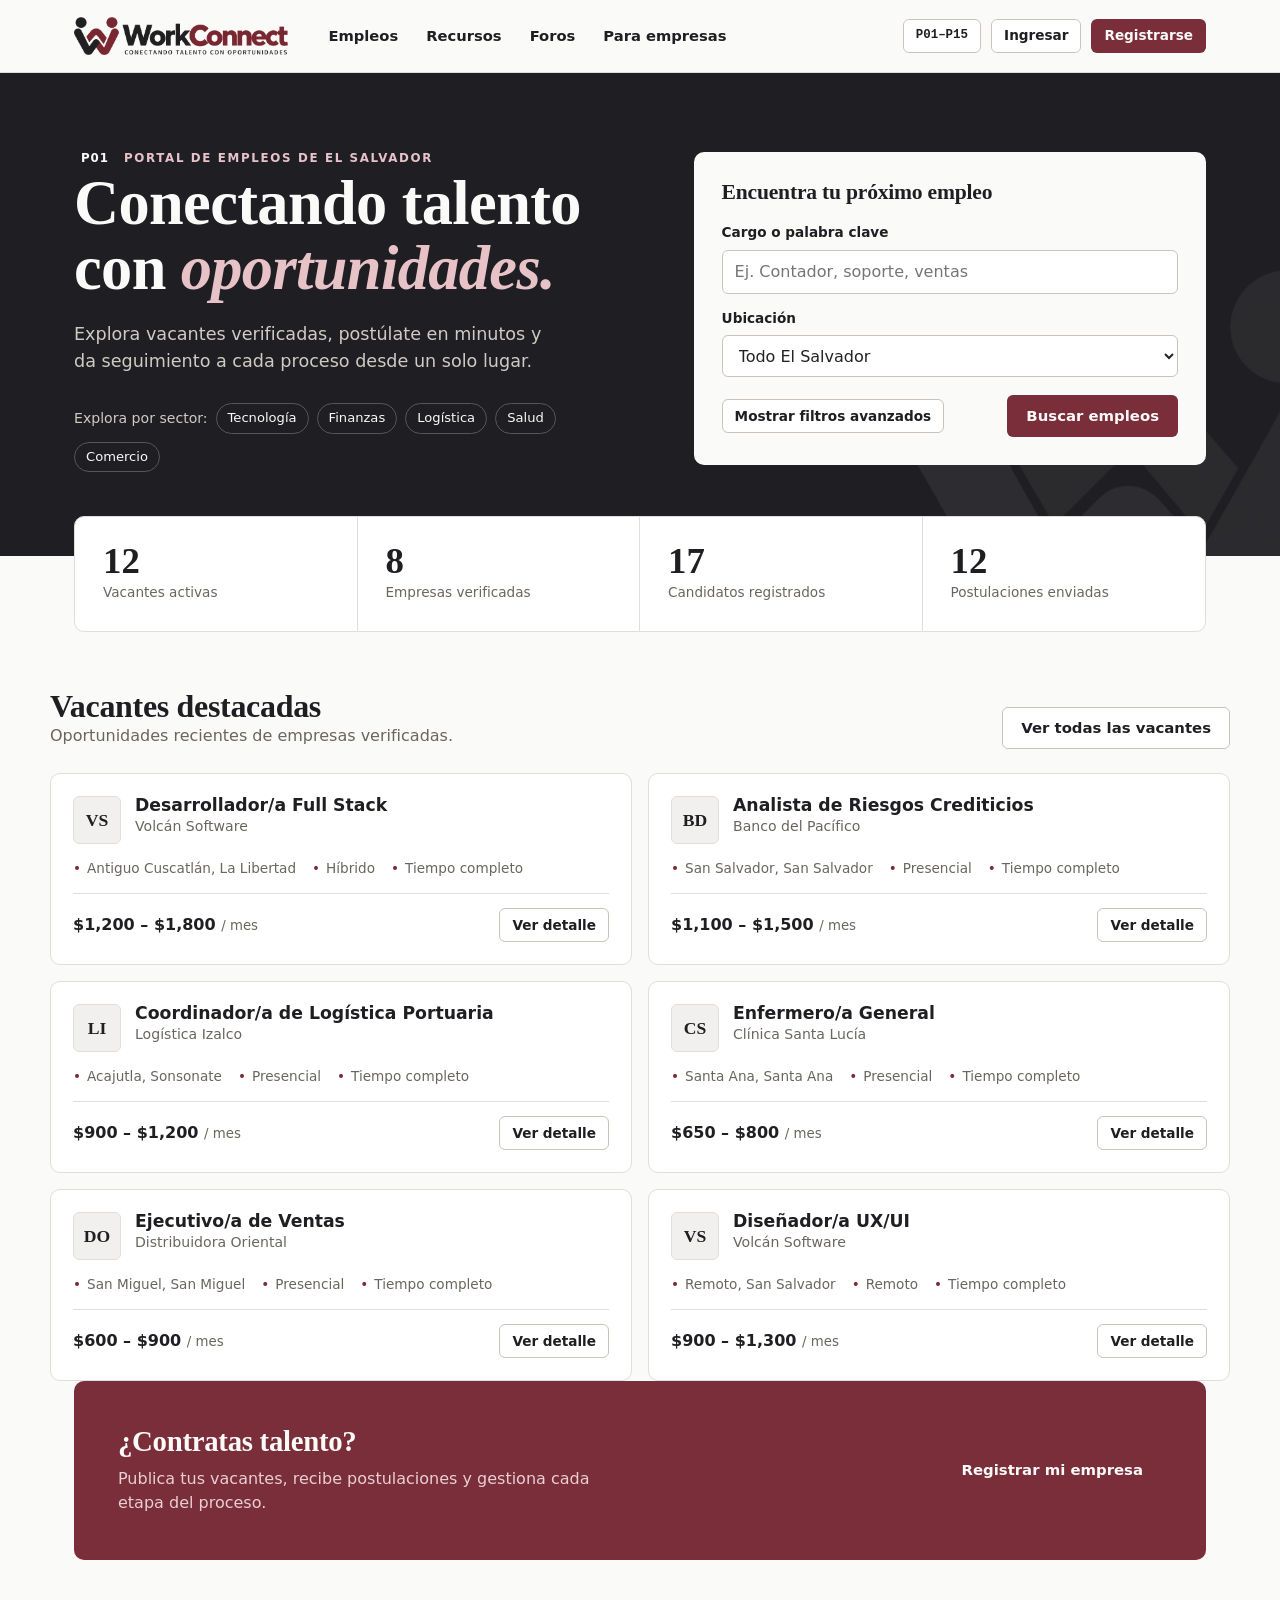
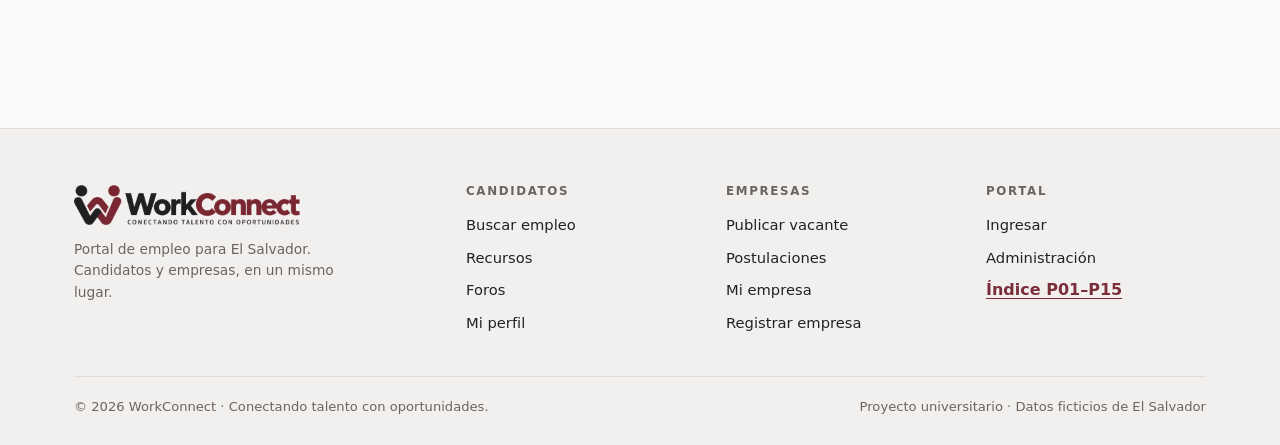
==== index.html @ 4d04a8d9 "Primer prototipo WorkConnect - 15 pantallas" ====
<!DOCTYPE html>
<html lang="es">
<head>
<meta charset="utf-8">
<meta name="viewport" content="width=device-width, initial-scale=1">
<title>Inicio · WorkConnect</title>
<meta name="description" content="WorkConnect: conectando talento con oportunidades en El Salvador.">
<link rel="icon" type="image/png" href="assets/icono.png">
<link rel="stylesheet" href="css/styles.css">
</head>
<body data-page="p01">
<a class="skip-link" href="#main">Saltar al contenido</a>
<header id="site-header"></header>
<main id="main">
<section class="hero">
  <div class="wrap hero-grid">
    <div>
      <span class="eyebrow"><span class="p">P01</span>Portal de empleos de El Salvador</span>
      <h1>Conectando talento con <em>oportunidades.</em></h1>
      <p class="lead">Explora vacantes verificadas, postúlate en minutos y da seguimiento a cada proceso desde un solo lugar.</p>
      <div class="hero-links"><span>Explora por sector:</span><span id="sector-links" style="display:contents"></span></div>
    </div>
    <form id="search-form" class="search-card" novalidate>
      <h2>Encuentra tu próximo empleo</h2>
      <div class="form-grid">
        <div class="field full"><label for="f-q">Cargo o palabra clave</label><input id="f-q" name="q" type="search" placeholder="Ej. Contador, soporte, ventas"></div>
        <div class="field full"><label for="f-loc">Ubicación</label><select id="f-loc" name="loc"></select></div>
      </div>
      <div id="adv-panel" class="adv-panel hidden">
        <div class="field"><label for="f-sal">Salario</label><select id="f-sal" name="sal"></select></div>
        <div class="field"><label for="f-exp">Experiencia</label><select id="f-exp" name="exp"></select></div>
        <div class="field"><label for="f-con">Contrato</label><select id="f-con" name="con"></select></div>
      </div>
      <div class="flex" style="margin-top:18px;justify-content:space-between">
        <button id="adv-toggle" class="btn btn-ghost btn-sm" type="button" aria-expanded="false" aria-controls="adv-panel">Mostrar filtros avanzados</button>
        <button class="btn btn-primary" type="submit">Buscar empleos</button>
      </div>
    </form>
  </div>
</section>
<section class="wrap"><div id="metrics" class="metrics"></div></section>
<section class="section wrap">
  <div class="section-head"><div><h2>Vacantes destacadas</h2><p class="muted">Oportunidades recientes de empresas verificadas.</p></div><a class="btn btn-ghost" href="resultados.html">Ver todas las vacantes</a></div>
  <div id="featured-jobs" class="jobs-grid"></div>
</section>
<section class="wrap" style="padding-bottom:72px">
  <div class="cta-band">
    <div><h2>¿Contratas talento?</h2><p>Publica tus vacantes, recibe postulaciones y gestiona cada etapa del proceso.</p></div>
    <a class="btn btn-primary" href="login.html?tab=registro&amp;rol=empresa">Registrar mi empresa</a>
  </div>
</section>
</main>
<footer id="site-footer"></footer>
<script src="js/data.js"></script>
<script src="js/main.js"></script>
<script src="js/portal.js"></script>
<script src="js/cuentas.js"></script>
<script src="js/admin.js"></script>
</body>
</html>
---- css/styles.css ----
/* WorkConnect — hoja de estilos única
   Secciones: 1 Variables · 2 Base · 3 Componentes · 4 Cabecera/Pie · 5 Páginas · 6 Administración · 7 Responsivo */

/* 1. VARIABLES */
:root {
  --carbon: #1f1f23;
  --wine: #7a2e3a;
  --wine-dark: #62232d;
  --wine-tint: #f1e4e6;
  --bone: #fafaf8;
  --warm: #f2f0ee;
  --sand: #e1ddd8;
  --sand-dark: #c9c3bb;
  --text: #222222;
  --muted: #6a655e;
  --white: #ffffff;
  --serif: "Iowan Old Style", "Palatino Linotype", Palatino, "Book Antiqua", Georgia, serif;
  --sans: "Segoe UI", system-ui, -apple-system, "Helvetica Neue", Arial, sans-serif;
  --radius: 6px;
  --radius-lg: 10px;
  --wrap: 1180px;
}

/* 2. BASE */
*, *::before, *::after { box-sizing: border-box; }
html { scroll-behavior: smooth; }
body {
  margin: 0;
  background: var(--bone);
  color: var(--text);
  font: 400 1rem/1.55 var(--sans);
  -webkit-font-smoothing: antialiased;
}
img { max-width: 100%; display: block; }
a { color: inherit; }
h1, h2, h3, h4 { margin: 0; line-height: 1.15; color: var(--carbon); }
h1, h2 { font-family: var(--serif); font-weight: 600; letter-spacing: -0.01em; }
h3, h4 { font-weight: 650; }
p { margin: 0; }
ul { margin: 0; padding: 0; list-style: none; }
button { font: inherit; cursor: pointer; }
::selection { background: var(--wine); color: var(--bone); }
:focus-visible { outline: 2px solid var(--wine); outline-offset: 2px; }
.wrap { width: 100%; max-width: var(--wrap); margin: 0 auto; padding: 0 24px; }
.skip { position: absolute; left: -999px; top: 8px; background: var(--carbon); color: var(--bone); padding: 8px 14px; border-radius: var(--radius); z-index: 200; }
.skip:focus { left: 8px; }
.hidden { display: none !important; }
.muted { color: var(--muted); }
.small { font-size: 0.86rem; }
.stack > * + * { margin-top: 16px; }
.flex { display: flex; gap: 12px; align-items: center; flex-wrap: wrap; }
.between { justify-content: space-between; }
.grid-2 { display: grid; grid-template-columns: repeat(2, 1fr); gap: 20px; }
.grid-3 { display: grid; grid-template-columns: repeat(3, 1fr); gap: 20px; }
.grid-4 { display: grid; grid-template-columns: repeat(4, 1fr); gap: 20px; }
.sr-only { position: absolute; width: 1px; height: 1px; overflow: hidden; clip: rect(0 0 0 0); white-space: nowrap; }

/* 3. COMPONENTES */
.btn {
  display: inline-flex; align-items: center; justify-content: center; gap: 8px;
  min-height: 42px; padding: 0 18px; border-radius: var(--radius);
  border: 1px solid transparent; font-weight: 600; font-size: 0.93rem;
  text-decoration: none; background: transparent; color: var(--carbon);
  transition: background 0.15s, border-color 0.15s, color 0.15s;
}
.btn-primary { background: var(--wine); color: var(--bone); }
.btn-primary:hover { background: var(--wine-dark); }
.btn-dark { background: var(--carbon); color: var(--bone); }
.btn-dark:hover { background: #38383f; }
.btn-ghost { border-color: var(--sand-dark); background: var(--white); }
.btn-ghost:hover { border-color: var(--carbon); }
.btn-danger { border-color: var(--wine); color: var(--wine); background: var(--white); }
.btn-danger:hover { background: var(--wine-tint); }
.btn-sm { min-height: 34px; padding: 0 12px; font-size: 0.85rem; }
.btn-block { width: 100%; }
.btn[disabled] { opacity: 0.5; cursor: not-allowed; }
.link { color: var(--wine); font-weight: 600; text-decoration: underline; text-underline-offset: 3px; background: none; border: 0; padding: 0; }

.eyebrow { font: 600 0.74rem/1 var(--sans); letter-spacing: 0.14em; text-transform: uppercase; color: var(--wine); }
.eyebrow .p { display: inline-block; background: var(--carbon); color: var(--bone); padding: 4px 7px; border-radius: 3px; margin-right: 8px; letter-spacing: 0.08em; }

.card { background: var(--white); border: 1px solid var(--sand); border-radius: var(--radius-lg); padding: 24px; }
.card.flat { background: var(--warm); border-color: transparent; }
.card h3 { font-size: 1.05rem; margin-bottom: 14px; }
.card-head { display: flex; justify-content: space-between; align-items: center; gap: 12px; margin-bottom: 16px; flex-wrap: wrap; }
.card-head h3 { margin: 0; }

.field { display: flex; flex-direction: column; gap: 6px; }
.field > label, .field > .lbl { font-size: 0.85rem; font-weight: 600; color: var(--carbon); }
.field .req { color: var(--wine); }
input[type="text"], input[type="email"], input[type="password"], input[type="number"], input[type="tel"], input[type="url"], input[type="date"], input[type="search"], select, textarea {
  width: 100%; min-height: 42px; padding: 9px 12px; border: 1px solid var(--sand-dark);
  border-radius: var(--radius); background: var(--white); font: inherit; color: var(--text);
}
textarea { min-height: 110px; resize: vertical; line-height: 1.5; }
input:focus, select:focus, textarea:focus { outline: 2px solid var(--wine); outline-offset: 0; border-color: var(--wine); }
.field.error input, .field.error select, .field.error textarea { border-color: var(--wine); background: #fdf7f8; }
.err-msg { color: var(--wine); font-size: 0.8rem; font-weight: 600; min-height: 0; }
.err-msg:empty { display: none; }
.hint { font-size: 0.8rem; color: var(--muted); }
.form-grid { display: grid; grid-template-columns: repeat(2, 1fr); gap: 16px; }
.form-grid .full { grid-column: 1 / -1; }
.check { display: flex; gap: 10px; align-items: flex-start; font-size: 0.9rem; cursor: pointer; }
.check input { margin-top: 3px; accent-color: var(--wine); width: 16px; height: 16px; flex: none; }
.check-grid { display: grid; grid-template-columns: repeat(2, 1fr); gap: 10px 16px; }
.form-alert { padding: 12px 14px; border-radius: var(--radius); border: 1px solid var(--wine); background: var(--wine-tint); color: var(--wine-dark); font-size: 0.9rem; font-weight: 600; }
.form-alert:empty { display: none; }

.chip { display: inline-flex; align-items: center; gap: 6px; padding: 4px 10px; border-radius: 999px; background: var(--warm); border: 1px solid var(--sand); font-size: 0.8rem; color: var(--carbon); }
.chip button { border: 0; background: none; padding: 0 0 0 2px; color: var(--muted); font-size: 1rem; line-height: 1; }
.chip button:hover { color: var(--wine); }
.chips { display: flex; flex-wrap: wrap; gap: 8px; }
.chip-link { text-decoration: none; background: var(--white); }
.chip-link:hover { border-color: var(--wine); color: var(--wine); }

.badge { display: inline-flex; align-items: center; gap: 5px; padding: 3px 9px; border-radius: 4px; font-size: 0.74rem; font-weight: 700; letter-spacing: 0.02em; white-space: nowrap; }
.b-ok { background: var(--carbon); color: var(--bone); }
.b-wait { background: var(--sand); color: var(--carbon); }
.b-bad { background: var(--wine-tint); color: var(--wine-dark); border: 1px solid #dcc0c4; }
.b-off { background: var(--warm); color: var(--muted); border: 1px dashed var(--sand-dark); }
.b-info { background: var(--white); color: var(--wine); border: 1px solid var(--wine); }

.tabs { display: flex; gap: 4px; border-bottom: 1px solid var(--sand); overflow-x: auto; overflow-y: hidden; scrollbar-width: none; margin-bottom: 20px; }
.tab { border: 0; background: none; padding: 12px 16px; font-weight: 600; color: var(--muted); border-bottom: 2px solid transparent; white-space: nowrap; margin-bottom: -1px; }
.tab:hover { color: var(--carbon); }
.tab[aria-selected="true"] { color: var(--carbon); border-bottom-color: var(--wine); }
.tab .n { margin-left: 6px; font-size: 0.75rem; background: var(--warm); border-radius: 999px; padding: 1px 7px; }

.table-wrap { overflow-x: auto; border: 1px solid var(--sand); border-radius: var(--radius-lg); background: var(--white); }
table { width: 100%; border-collapse: collapse; font-size: 0.9rem; }
th { text-align: left; font-size: 0.72rem; letter-spacing: 0.1em; text-transform: uppercase; color: var(--muted); padding: 12px 16px; background: var(--warm); border-bottom: 1px solid var(--sand); white-space: nowrap; }
td { padding: 14px 16px; border-bottom: 1px solid var(--sand); vertical-align: middle; }
tr:last-child td { border-bottom: 0; }
tbody tr:hover { background: #fcfbfa; }
td .actions { display: flex; gap: 6px; flex-wrap: wrap; }
.cell-main { font-weight: 650; color: var(--carbon); }
.cell-sub { font-size: 0.8rem; color: var(--muted); }

.empty { text-align: center; padding: 48px 24px; color: var(--muted); border: 1px dashed var(--sand-dark); border-radius: var(--radius-lg); background: var(--white); }
.empty strong { display: block; color: var(--carbon); font-size: 1.05rem; margin-bottom: 6px; }

.avatar { width: 44px; height: 44px; border-radius: 50%; background: var(--carbon); color: var(--bone); display: grid; place-items: center; font-weight: 700; font-size: 0.95rem; flex: none; letter-spacing: 0.02em; }
.avatar.wine { background: var(--wine); }
.avatar.lg { width: 76px; height: 76px; font-size: 1.5rem; }
.mono { width: 48px; height: 48px; border-radius: var(--radius); background: var(--warm); border: 1px solid var(--sand); color: var(--carbon); display: grid; place-items: center; font-family: var(--serif); font-weight: 700; font-size: 1.1rem; flex: none; overflow: hidden; }
.mono img { width: 100%; height: 100%; object-fit: cover; }
.mono.lg { width: 84px; height: 84px; font-size: 1.8rem; }

.stars { color: var(--wine); letter-spacing: 2px; font-size: 0.95rem; white-space: nowrap; }
.stars .off { color: var(--sand-dark); }

.progress { height: 8px; background: var(--sand); border-radius: 99px; overflow: hidden; }
.progress > span { display: block; height: 100%; background: var(--wine); border-radius: 99px; transition: width 0.3s; }

/* Modal y avisos */
.overlay { position: fixed; inset: 0; background: rgba(31, 31, 35, 0.58); display: flex; align-items: flex-start; justify-content: center; padding: 6vh 16px 16px; overflow-y: auto; z-index: 100; }
.dialog { background: var(--bone); border-radius: var(--radius-lg); width: 100%; max-width: 560px; box-shadow: 0 18px 50px rgba(0, 0, 0, 0.25); }
.dialog.lg { max-width: 780px; }
.dialog-head { display: flex; justify-content: space-between; align-items: center; gap: 12px; padding: 18px 24px; border-bottom: 1px solid var(--sand); }
.dialog-head h2 { font-size: 1.3rem; }
.dialog-close { border: 0; background: none; font-size: 1.6rem; line-height: 1; color: var(--muted); padding: 0 4px; }
.dialog-close:hover { color: var(--wine); }
.dialog-body { padding: 24px; }
.dialog-foot { display: flex; justify-content: flex-end; gap: 10px; padding: 16px 24px; border-top: 1px solid var(--sand); background: var(--warm); border-radius: 0 0 var(--radius-lg) var(--radius-lg); flex-wrap: wrap; }
.toasts { position: fixed; top: 84px; right: 16px; display: flex; flex-direction: column; gap: 10px; z-index: 150; max-width: min(380px, calc(100vw - 32px)); }
.toast { background: var(--carbon); color: var(--bone); padding: 13px 16px; border-radius: var(--radius); border-left: 4px solid var(--sand); font-size: 0.9rem; box-shadow: 0 8px 24px rgba(0, 0, 0, 0.2); animation: toast-in 0.2s ease-out; }
.toast.ok { border-left-color: var(--bone); }
.toast.err { border-left-color: var(--wine); background: #3a1a20; }
@keyframes toast-in { from { opacity: 0; transform: translateY(-6px); } }

dl.kv { display: grid; grid-template-columns: 130px 1fr; gap: 10px 16px; margin: 0; font-size: 0.92rem; }
dl.kv dt { color: var(--muted); }
dl.kv dd { margin: 0; color: var(--carbon); font-weight: 500; }

/* 4. CABECERA Y PIE */
.site-header { position: sticky; top: 0; z-index: 60; background: rgba(250, 250, 248, 0.97); border-bottom: 1px solid var(--sand); }
.bar { display: flex; align-items: center; gap: 28px; min-height: 72px; }
.brand img { height: 38px; width: auto; }
.main-nav { display: flex; gap: 4px; flex: 1; }
.main-nav a { text-decoration: none; padding: 8px 12px; border-radius: var(--radius); font-weight: 600; font-size: 0.92rem; color: var(--carbon); }
.main-nav a:hover { background: var(--warm); }
.main-nav a[aria-current="page"] { color: var(--wine); box-shadow: inset 0 -2px 0 var(--wine); border-radius: 0; }
.bar-actions { display: flex; align-items: center; gap: 10px; position: relative; }
.menu-toggle { display: none; border: 1px solid var(--sand-dark); background: var(--white); border-radius: var(--radius); width: 42px; height: 42px; font-size: 1.2rem; }
.proto-btn { font-family: ui-monospace, "SFMono-Regular", Menlo, Consolas, monospace; font-size: 0.78rem; }
.user-btn { display: flex; align-items: center; gap: 10px; border: 1px solid var(--sand-dark); background: var(--white); border-radius: 999px; padding: 4px 14px 4px 4px; font-weight: 600; font-size: 0.88rem; }
.user-btn .avatar { width: 32px; height: 32px; font-size: 0.78rem; }
.user-menu { position: absolute; right: 0; top: calc(100% + 8px); width: 250px; background: var(--white); border: 1px solid var(--sand); border-radius: var(--radius-lg); box-shadow: 0 12px 32px rgba(0, 0, 0, 0.12); padding: 8px; z-index: 70; }
.user-menu .who { padding: 10px 12px; border-bottom: 1px solid var(--sand); margin-bottom: 6px; }
.user-menu .who strong { display: block; color: var(--carbon); }
.user-menu a, .user-menu button { display: block; width: 100%; text-align: left; padding: 9px 12px; border-radius: var(--radius); border: 0; background: none; text-decoration: none; font-size: 0.9rem; }
.user-menu a:hover, .user-menu button:hover { background: var(--warm); }

.site-footer { margin-top: 96px; background: var(--warm); border-top: 1px solid var(--sand); padding: 56px 0 28px; }
.foot-grid { display: grid; grid-template-columns: 1.6fr 1fr 1fr 1fr; gap: 40px; }
.foot-grid img { height: 40px; width: auto; margin-bottom: 14px; }
.foot-grid h4 { font-size: 0.74rem; letter-spacing: 0.14em; text-transform: uppercase; color: var(--muted); margin-bottom: 14px; }
.foot-grid li + li { margin-top: 8px; }
.foot-grid a { text-decoration: none; font-size: 0.92rem; }
.foot-grid a:hover { color: var(--wine); text-decoration: underline; }
.foot-bottom { margin-top: 40px; padding-top: 20px; border-top: 1px solid var(--sand); display: flex; justify-content: space-between; gap: 12px; flex-wrap: wrap; font-size: 0.82rem; color: var(--muted); }

.proto-index { display: grid; grid-template-columns: repeat(3, 1fr); gap: 24px; }
.proto-index h3 { font-size: 0.74rem; letter-spacing: 0.14em; text-transform: uppercase; color: var(--wine); margin-bottom: 10px; }
.proto-index a { display: flex; gap: 10px; align-items: baseline; padding: 7px 8px; border-radius: var(--radius); text-decoration: none; font-size: 0.92rem; }
.proto-index a:hover { background: var(--warm); }
.proto-index a[aria-current="page"] { background: var(--wine-tint); }
.proto-index a b { font-family: ui-monospace, Menlo, Consolas, monospace; font-size: 0.76rem; color: var(--wine); min-width: 30px; }

/* 5. PÁGINAS PÚBLICAS */
.page-head { padding: 48px 0 28px; }
.page-head h1 { font-size: clamp(2rem, 4vw, 2.9rem); margin: 14px 0 10px; }
.page-head p { color: var(--muted); max-width: 640px; font-size: 1.05rem; }
.section { padding: 56px 0 0; }
.section-head { display: flex; justify-content: space-between; align-items: end; gap: 16px; margin-bottom: 24px; flex-wrap: wrap; }
.section-head h2 { font-size: clamp(1.5rem, 3vw, 2rem); }

.hero { background: var(--carbon); color: var(--bone); padding: 72px 0 84px; position: relative; overflow: hidden; }
.hero::after { content: ""; position: absolute; right: -80px; bottom: -120px; width: 460px; height: 460px; background: url("../assets/icono.png") center / contain no-repeat; opacity: 0.07; filter: grayscale(1) invert(1); pointer-events: none; }
.hero-grid { display: grid; grid-template-columns: 1.1fr 1fr; gap: 56px; align-items: center; position: relative; z-index: 1; }
.hero h1 { color: var(--bone); font-size: clamp(2.4rem, 5vw, 3.9rem); line-height: 1.05; }
.hero h1 em { font-style: italic; color: #e7c3c8; }
.hero .lead { color: #cfcac3; font-size: 1.1rem; margin-top: 20px; max-width: 480px; }
.hero .eyebrow { color: #e7c3c8; }
.hero-links { margin-top: 28px; display: flex; gap: 8px; flex-wrap: wrap; align-items: center; color: #cfcac3; font-size: 0.88rem; }
.hero-links a { border: 1px solid #55555c; padding: 4px 11px; border-radius: 999px; text-decoration: none; color: var(--bone); font-size: 0.82rem; }
.hero-links a:hover { border-color: var(--bone); }
.search-card { background: var(--bone); color: var(--text); border-radius: var(--radius-lg); padding: 28px; }
.search-card h2 { font-size: 1.35rem; margin-bottom: 18px; }
.search-card .form-grid { gap: 14px; }
.adv-toggle { margin-top: 14px; }
.adv-panel { margin-top: 14px; padding-top: 16px; border-top: 1px solid var(--sand); display: grid; grid-template-columns: repeat(3, 1fr); gap: 12px; }

.metrics { display: grid; grid-template-columns: repeat(4, 1fr); border: 1px solid var(--sand); border-radius: var(--radius-lg); background: var(--white); margin-top: -40px; position: relative; z-index: 2; }
.metric { padding: 26px 28px; border-right: 1px solid var(--sand); }
.metric:last-child { border-right: 0; }
.metric b { display: block; font-family: var(--serif); font-size: 2.3rem; color: var(--carbon); line-height: 1; }
.metric span { font-size: 0.85rem; color: var(--muted); }

.jobs-grid { display: grid; grid-template-columns: repeat(2, 1fr); gap: 16px; }
.job-card { background: var(--white); border: 1px solid var(--sand); border-radius: var(--radius-lg); padding: 22px; display: flex; flex-direction: column; gap: 14px; transition: border-color 0.15s; }
.job-card:hover { border-color: var(--carbon); }
.job-top { display: flex; gap: 14px; align-items: flex-start; }
.job-top h3 { font-size: 1.08rem; }
.job-top h3 a { text-decoration: none; }
.job-top h3 a:hover { color: var(--wine); }
.job-company { font-size: 0.88rem; color: var(--muted); }
.job-meta { display: flex; flex-wrap: wrap; gap: 6px 16px; font-size: 0.85rem; color: var(--muted); }
.job-meta span::before { content: "•"; color: var(--wine); margin-right: 6px; }
.job-foot { display: flex; justify-content: space-between; align-items: center; gap: 12px; margin-top: auto; padding-top: 14px; border-top: 1px solid var(--sand); flex-wrap: wrap; }
.salary { font-weight: 700; color: var(--carbon); }
.salary small { font-weight: 400; color: var(--muted); }
.job-list { display: flex; flex-direction: column; gap: 14px; }
.job-list .job-card { flex-direction: row; align-items: stretch; gap: 22px; }
.job-list .job-main { flex: 1; display: flex; flex-direction: column; gap: 12px; }
.job-list .job-side { display: flex; flex-direction: column; align-items: flex-end; justify-content: space-between; gap: 12px; min-width: 170px; text-align: right; }

.cta-band { background: var(--wine); color: var(--bone); border-radius: var(--radius-lg); padding: 44px; display: flex; justify-content: space-between; align-items: center; gap: 24px; flex-wrap: wrap; }
.cta-band h2 { color: var(--bone); font-size: 1.8rem; max-width: 520px; }
.cta-band p { color: #e9cfd3; margin-top: 8px; max-width: 520px; }
.cta-band .btn-ghost { background: var(--bone); border-color: var(--bone); }

.results-layout { display: grid; grid-template-columns: 280px 1fr; gap: 32px; align-items: start; }
.filters { position: sticky; top: 92px; display: flex; flex-direction: column; gap: 16px; }
.results-bar { display: flex; justify-content: space-between; align-items: center; gap: 12px; margin-bottom: 16px; flex-wrap: wrap; }
.results-bar select { width: auto; }
.active-filters { margin-bottom: 16px; }

.detail-layout { display: grid; grid-template-columns: 1fr 340px; gap: 32px; align-items: start; }
.detail-head { display: flex; gap: 20px; align-items: flex-start; }
.detail-head h1 { font-size: clamp(1.8rem, 3.5vw, 2.5rem); }
.detail-block { margin-top: 32px; }
.detail-block h2 { font-size: 1.35rem; margin-bottom: 12px; }
.bullets li { position: relative; padding-left: 20px; margin-bottom: 8px; }
.bullets li::before { content: ""; position: absolute; left: 0; top: 0.62em; width: 8px; height: 2px; background: var(--wine); }
.side-sticky { position: sticky; top: 92px; display: flex; flex-direction: column; gap: 16px; }
.review { padding: 18px 0; border-top: 1px solid var(--sand); }
.review:first-child { border-top: 0; }
.review-head { display: flex; justify-content: space-between; gap: 12px; flex-wrap: wrap; margin-bottom: 6px; }
.rating-big { font-family: var(--serif); font-size: 2.6rem; line-height: 1; color: var(--carbon); }

.res-grid { display: grid; grid-template-columns: repeat(3, 1fr); gap: 20px; }
.res-card { background: var(--white); border: 1px solid var(--sand); border-radius: var(--radius-lg); padding: 24px; display: flex; flex-direction: column; gap: 12px; text-align: left; transition: border-color 0.15s; }
.res-card:hover { border-color: var(--wine); }
.res-card h3 { font-size: 1.12rem; font-family: var(--serif); font-weight: 600; }
.res-card p { color: var(--muted); font-size: 0.92rem; }
.res-card .res-meta { margin-top: auto; font-size: 0.8rem; color: var(--muted); display: flex; justify-content: space-between; }
.two-col { display: grid; grid-template-columns: 1fr 1fr; gap: 24px; }
.checklist li { padding: 10px 0; border-bottom: 1px solid var(--sand); }
.checklist li:last-child { border-bottom: 0; }
.article-body p { margin-bottom: 14px; }
.article-body h4 { margin: 18px 0 6px; }

.forum-layout { display: grid; grid-template-columns: 260px 1fr; gap: 32px; align-items: start; }
.cat-list { display: flex; flex-direction: column; gap: 4px; position: sticky; top: 92px; }
.cat-btn { display: flex; justify-content: space-between; gap: 8px; padding: 11px 14px; border: 0; border-radius: var(--radius); background: none; text-align: left; font-weight: 600; font-size: 0.92rem; }
.cat-btn:hover { background: var(--warm); }
.cat-btn[aria-pressed="true"] { background: var(--carbon); color: var(--bone); }
.cat-btn .n { opacity: 0.7; font-weight: 400; }
.thread { background: var(--white); border: 1px solid var(--sand); border-radius: var(--radius-lg); padding: 20px 22px; display: flex; gap: 16px; align-items: flex-start; }
.thread + .thread { margin-top: 12px; }
.thread h3 { font-size: 1.05rem; }
.thread h3 button { border: 0; background: none; padding: 0; text-align: left; color: inherit; font: inherit; }
.thread h3 button:hover { color: var(--wine); text-decoration: underline; }
.thread-meta { font-size: 0.82rem; color: var(--muted); margin-top: 4px; }
.reply { padding: 16px 0; border-top: 1px solid var(--sand); display: flex; gap: 12px; }
.reply .avatar { width: 36px; height: 36px; font-size: 0.8rem; }

.auth-wrap { display: grid; grid-template-columns: 1fr 1fr; min-height: calc(100vh - 72px); }
.auth-side { background: var(--carbon); color: var(--bone); padding: 64px 56px; display: flex; flex-direction: column; justify-content: space-between; gap: 40px; position: relative; overflow: hidden; }
.auth-side h1 { color: var(--bone); font-size: clamp(2rem, 3.5vw, 2.8rem); }
.auth-side p { color: #cfcac3; max-width: 400px; margin-top: 14px; }
.auth-side::after { content: ""; position: absolute; right: -60px; bottom: -60px; width: 340px; height: 340px; background: url("../assets/icono.png") center / contain no-repeat; opacity: 0.07; filter: grayscale(1) invert(1); }
.demo-box { border: 1px solid #4a4a52; border-radius: var(--radius-lg); padding: 18px; position: relative; z-index: 1; }
.demo-box h3 { color: var(--bone); font-size: 0.74rem; letter-spacing: 0.14em; text-transform: uppercase; margin-bottom: 12px; }
.demo-box .btn { border-color: #55555c; color: var(--bone); background: transparent; margin: 0 8px 8px 0; }
.demo-box .btn:hover { border-color: var(--bone); }
.demo-box code { font-size: 0.8rem; color: #cfcac3; }
.auth-main { padding: 56px 24px; display: flex; justify-content: center; align-items: flex-start; }
.auth-form { width: 100%; max-width: 440px; }
.role-pick { display: grid; grid-template-columns: 1fr 1fr; gap: 12px; }
.role-opt { border: 1px solid var(--sand-dark); background: var(--white); border-radius: var(--radius-lg); padding: 14px; text-align: left; }
.role-opt strong { display: block; color: var(--carbon); }
.role-opt span { font-size: 0.82rem; color: var(--muted); }
.role-opt[aria-pressed="true"] { border-color: var(--wine); box-shadow: inset 0 0 0 1px var(--wine); background: #fdf9f9; }

.profile-head { display: flex; gap: 24px; align-items: center; flex-wrap: wrap; }
.stat-row { display: grid; grid-template-columns: repeat(4, 1fr); gap: 16px; margin: 24px 0; }
.stat { background: var(--white); border: 1px solid var(--sand); border-radius: var(--radius-lg); padding: 18px 20px; }
.stat b { display: block; font-family: var(--serif); font-size: 1.9rem; color: var(--carbon); line-height: 1.1; }
.stat span { font-size: 0.82rem; color: var(--muted); }
.profile-grid { display: grid; grid-template-columns: 1fr 1fr; gap: 20px; align-items: start; }
.item-list li { padding: 14px 0; border-top: 1px solid var(--sand); display: flex; justify-content: space-between; gap: 12px; }
.item-list li:first-child { border-top: 0; padding-top: 0; }
.item-list b { color: var(--carbon); }
.upload { border: 1.5px dashed var(--sand-dark); border-radius: var(--radius-lg); padding: 22px; text-align: center; background: var(--bone); }
.upload.has-file { border-style: solid; border-color: var(--carbon); text-align: left; display: flex; justify-content: space-between; align-items: center; gap: 12px; flex-wrap: wrap; }

.logo-drop { display: flex; gap: 18px; align-items: center; flex-wrap: wrap; }
.pipeline { display: flex; gap: 8px; flex-wrap: wrap; margin-bottom: 20px; }
.pipe-btn { border: 1px solid var(--sand-dark); background: var(--white); border-radius: var(--radius); padding: 10px 16px; text-align: left; min-width: 112px; }
.pipe-btn b { display: block; font-family: var(--serif); font-size: 1.5rem; color: var(--carbon); line-height: 1.1; }
.pipe-btn span { font-size: 0.78rem; color: var(--muted); }
.pipe-btn[aria-pressed="true"] { background: var(--carbon); border-color: var(--carbon); }
.pipe-btn[aria-pressed="true"] b, .pipe-btn[aria-pressed="true"] span { color: var(--bone); }
.filter-bar { display: grid; grid-template-columns: 1.4fr 1fr 1fr; gap: 12px; margin-bottom: 16px; }
.status-select { min-height: 34px; padding: 4px 8px; font-size: 0.85rem; width: auto; }
.skills-line { display: flex; gap: 6px; flex-wrap: wrap; }

/* 6. ADMINISTRACIÓN */
.admin-shell { display: grid; grid-template-columns: 240px 1fr; gap: 40px; padding-top: 40px; align-items: start; }
.admin-nav { position: sticky; top: 92px; display: flex; flex-direction: column; gap: 2px; }
.admin-nav h4 { font-size: 0.72rem; letter-spacing: 0.14em; text-transform: uppercase; color: var(--muted); margin: 0 0 10px; }
.admin-nav a { display: flex; gap: 10px; align-items: baseline; padding: 10px 12px; border-radius: var(--radius); text-decoration: none; font-weight: 600; font-size: 0.92rem; }
.admin-nav a b { font-family: ui-monospace, Menlo, Consolas, monospace; font-size: 0.74rem; color: var(--wine); }
.admin-nav a:hover { background: var(--warm); }
.admin-nav a[aria-current="page"] { background: var(--carbon); color: var(--bone); }
.admin-nav a[aria-current="page"] b { color: #e7c3c8; }
.admin-title { margin-bottom: 28px; }
.admin-title h1 { font-size: clamp(1.8rem, 3vw, 2.4rem); margin-top: 12px; }
.admin-title p { color: var(--muted); margin-top: 6px; }
.kpi-grid { display: grid; grid-template-columns: repeat(4, 1fr); gap: 16px; margin-bottom: 20px; }
.kpi { background: var(--white); border: 1px solid var(--sand); border-radius: var(--radius-lg); padding: 20px; }
.kpi span { font-size: 0.78rem; letter-spacing: 0.08em; text-transform: uppercase; color: var(--muted); }
.kpi b { display: block; font-family: var(--serif); font-size: 2.4rem; line-height: 1.1; margin-top: 8px; color: var(--carbon); }
.kpi small { color: var(--muted); font-size: 0.8rem; }
.charts { display: grid; grid-template-columns: 1.4fr 1fr; gap: 20px; margin-bottom: 20px; }
.col-chart { display: flex; align-items: flex-end; gap: 14px; height: 200px; padding-top: 10px; }
.col-chart .col { flex: 1; display: flex; flex-direction: column; justify-content: flex-end; align-items: center; height: 100%; gap: 6px; font-size: 0.78rem; color: var(--muted); }
.col-chart .col i { display: block; width: 100%; max-width: 54px; background: var(--sand-dark); border-radius: 3px 3px 0 0; }
.col-chart .col:last-child i { background: var(--wine); }
.col-chart .col b { color: var(--carbon); font-size: 0.82rem; }
.hbar + .hbar { margin-top: 12px; }
.hbar .top { display: flex; justify-content: space-between; font-size: 0.86rem; margin-bottom: 4px; }
.hbar .track { height: 8px; background: var(--warm); border-radius: 99px; overflow: hidden; }
.hbar .track i { display: block; height: 100%; background: var(--carbon); border-radius: 99px; }
.donut-wrap { display: flex; gap: 24px; align-items: center; flex-wrap: wrap; }
.donut { width: 140px; height: 140px; border-radius: 50%; position: relative; flex: none; }
.donut::after { content: ""; position: absolute; inset: 28px; background: var(--white); border-radius: 50%; }
.legend li { display: flex; gap: 8px; align-items: center; font-size: 0.86rem; }
.legend li + li { margin-top: 8px; }
.legend i { width: 12px; height: 12px; border-radius: 3px; flex: none; }
.queue { display: flex; flex-direction: column; }
.queue a { display: flex; justify-content: space-between; align-items: center; padding: 12px 0; border-top: 1px solid var(--sand); text-decoration: none; font-weight: 600; }
.queue a:first-child { border-top: 0; }
.queue a:hover { color: var(--wine); }
.toolbar { display: flex; gap: 12px; margin-bottom: 16px; flex-wrap: wrap; }
.toolbar > * { flex: 1; min-width: 150px; }
.toolbar .grow { flex: 2; min-width: 220px; }
.mod-item { background: var(--white); border: 1px solid var(--sand); border-radius: var(--radius-lg); padding: 20px 22px; display: flex; justify-content: space-between; gap: 20px; align-items: flex-start; }
.mod-item + .mod-item { margin-top: 12px; }
.mod-item.is-hidden { background: var(--warm); }
.mod-item.is-hidden .mod-text { color: var(--muted); text-decoration: line-through; text-decoration-color: var(--sand-dark); }
.mod-text { margin: 8px 0; }
.mod-actions { display: flex; gap: 6px; flex-wrap: wrap; justify-content: flex-end; }
.gate { max-width: 520px; margin: 80px auto 0; text-align: center; }
.gate h1 { font-size: 2rem; margin: 14px 0 10px; }
.gate .flex { justify-content: center; margin-top: 20px; }

/* 7. RESPONSIVO */
@media (max-width: 1000px) {
  .main-nav { display: none; position: absolute; left: 0; right: 0; top: 72px; background: var(--bone); border-bottom: 1px solid var(--sand); flex-direction: column; padding: 12px 24px 16px; }
  .main-nav.open { display: flex; }
  .main-nav a[aria-current="page"] { box-shadow: none; background: var(--warm); }
  .menu-toggle { display: inline-grid; place-items: center; }
  .bar { gap: 12px; justify-content: space-between; }
  .bar-actions { margin-left: auto; }
  .hero-grid, .results-layout, .detail-layout, .forum-layout, .admin-shell, .charts { grid-template-columns: 1fr; }
  .hero-grid { gap: 36px; }
  .filters, .side-sticky, .cat-list, .admin-nav { position: static; }
  .cat-list { flex-direction: row; overflow-x: auto; }
  .cat-btn { white-space: nowrap; }
  .admin-nav { flex-direction: row; overflow-x: auto; padding-bottom: 8px; border-bottom: 1px solid var(--sand); }
  .admin-nav h4 { display: none; }
  .admin-nav a { white-space: nowrap; }
  .kpi-grid, .stat-row, .grid-4, .metrics { grid-template-columns: repeat(2, 1fr); }
  .metric:nth-child(2) { border-right: 0; }
  .metric:nth-child(-n+2) { border-bottom: 1px solid var(--sand); }
  .res-grid, .grid-3 { grid-template-columns: repeat(2, 1fr); }
  .foot-grid { grid-template-columns: 1fr 1fr; }
  .auth-wrap { grid-template-columns: 1fr; }
  .auth-side { padding: 40px 24px; }
  .proto-index { grid-template-columns: 1fr; }
  .profile-grid, .two-col { grid-template-columns: 1fr; }
}
@media (max-width: 640px) {
  .wrap { padding: 0 16px; }
  .jobs-grid, .res-grid, .grid-2, .grid-3, .form-grid, .check-grid, .filter-bar, .adv-panel, .role-pick { grid-template-columns: 1fr; }
  .kpi-grid, .stat-row { grid-template-columns: 1fr 1fr; }
  .job-list .job-card { flex-direction: column; }
  .job-list .job-side { flex-direction: row; align-items: center; text-align: left; min-width: 0; }
  .cta-band { padding: 28px; }
  .foot-grid { grid-template-columns: 1fr; }
  .user-btn span.nm { display: none; }
  .user-btn { padding: 4px; }
  .bar-actions .proto-btn { display: none; }
  .hero { padding: 48px 0 64px; }
  .search-card { padding: 20px; }
  dl.kv { grid-template-columns: 1fr; gap: 2px 0; }
  dl.kv dd { margin-bottom: 10px; }
  .thread { flex-direction: column; }
  .mod-item { flex-direction: column; }
  .mod-actions { justify-content: flex-start; }
  .metric { padding: 18px; }
  .metric b { font-size: 1.8rem; }
}
@media (prefers-reduced-motion: reduce) {
  * { animation: none !important; transition: none !important; scroll-behavior: auto !important; }
}

/* Enlace para saltar al contenido */
.skip-link { position: absolute; left: 12px; top: -48px; background: var(--carbon); color: var(--bone); padding: 10px 16px; border-radius: var(--radius); z-index: 200; text-decoration: none; }
.skip-link:focus { top: 12px; }
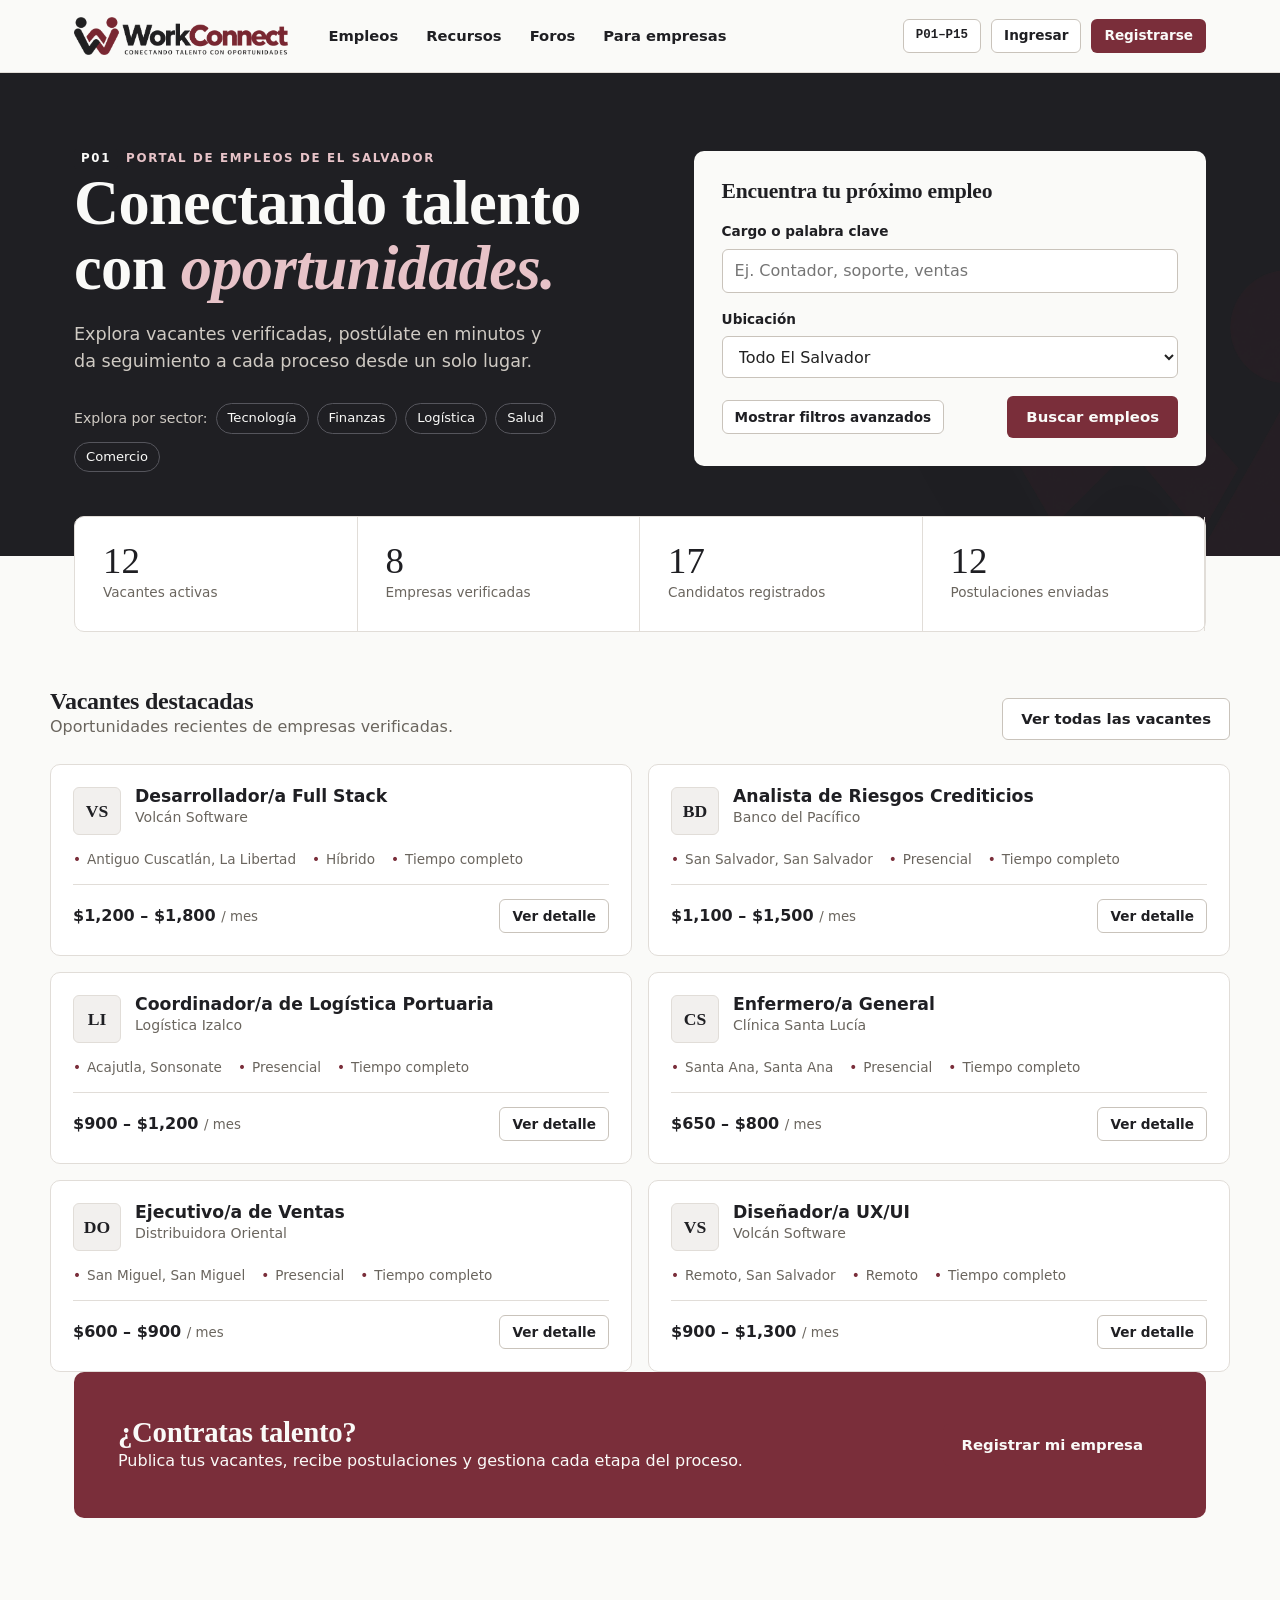
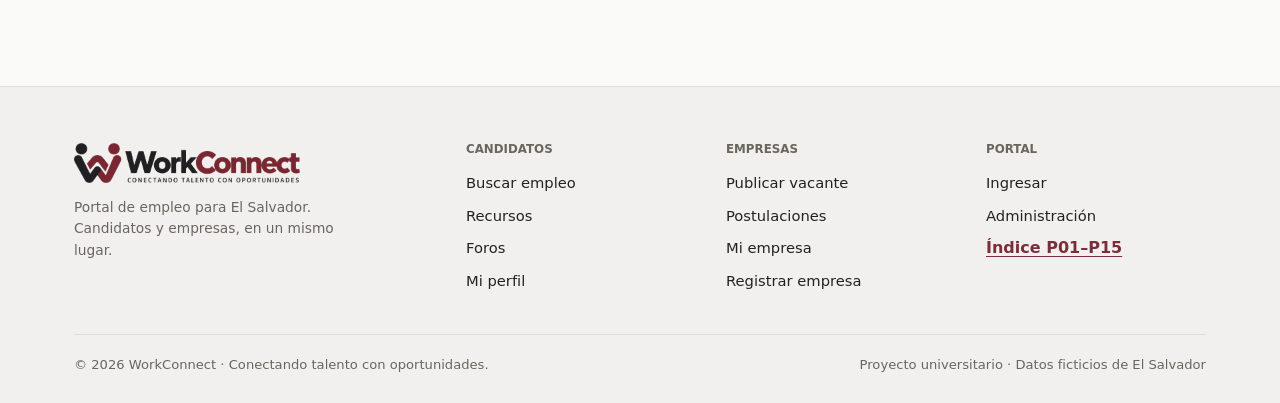
==== commit bd061f74: "detalles" ====
--- a/index.html
+++ b/index.html
@@ -6,55 +6,72 @@
 <title>Inicio · WorkConnect</title>
 <meta name="description" content="WorkConnect: conectando talento con oportunidades en El Salvador.">
 <link rel="icon" type="image/png" href="assets/icono.png">
-<link rel="stylesheet" href="css/styles.css">
+<link rel="stylesheet" href="css/estilos.css">
 </head>
-<body data-page="p01">
-<a class="skip-link" href="#main">Saltar al contenido</a>
-<header id="site-header"></header>
-<main id="main">
-<section class="hero">
-  <div class="wrap hero-grid">
+<body>
+<a class="enlace-saltar" href="#contenido-principal">Saltar al contenido</a>
+<header class="cabecera-sitio">
+  <div class="contenedor barra">
+    <a class="marca" href="index.html"><img src="assets/logo.png" alt="WorkConnect — Conectando talento con oportunidades" width="214" height="38"></a>
+    <nav class="navegacion-principal" id="navegacion-principal" aria-label="Principal">
+      <a href="resultados.html">Empleos</a><a href="recursos.html">Recursos</a><a href="foros.html">Foros</a><a href="login.html?pestana=registro&amp;rol=empresa">Para empresas</a>
+    </nav>
+    <div class="acciones-cabecera">
+      <button class="boton boton-contorno boton-pequeno boton-indice" id="boton-indice" type="button" aria-haspopup="dialog">P01–P15</button>
+      <a class="boton boton-contorno boton-pequeno" href="login.html?pestana=ingresar">Ingresar</a>
+      <a class="boton boton-principal boton-pequeno" href="login.html?pestana=registro">Registrarse</a>
+      <button class="boton-menu" id="boton-menu" type="button" aria-label="Abrir menú" aria-expanded="false">☰</button>
+    </div>
+  </div>
+</header>
+<main id="contenido-principal">
+<section class="portada">
+  <div class="contenedor rejilla-portada">
     <div>
-      <span class="eyebrow"><span class="p">P01</span>Portal de empleos de El Salvador</span>
+      <span class="sobretitulo"><span class="pantalla">P01</span>Portal de empleos de El Salvador</span>
       <h1>Conectando talento con <em>oportunidades.</em></h1>
-      <p class="lead">Explora vacantes verificadas, postúlate en minutos y da seguimiento a cada proceso desde un solo lugar.</p>
-      <div class="hero-links"><span>Explora por sector:</span><span id="sector-links" style="display:contents"></span></div>
+      <p class="introduccion">Explora vacantes verificadas, postúlate en minutos y da seguimiento a cada proceso desde un solo lugar.</p>
+      <div class="enlaces-portada"><span>Explora por sector:</span><a href="resultados.html?sector=Tecnolog%C3%ADa">Tecnología</a><a href="resultados.html?sector=Finanzas">Finanzas</a><a href="resultados.html?sector=Log%C3%ADstica">Logística</a><a href="resultados.html?sector=Salud">Salud</a><a href="resultados.html?sector=Comercio">Comercio</a></div>
     </div>
-    <form id="search-form" class="search-card" novalidate>
+    <form class="tarjeta-busqueda" action="resultados.html" method="get">
       <h2>Encuentra tu próximo empleo</h2>
-      <div class="form-grid">
-        <div class="field full"><label for="f-q">Cargo o palabra clave</label><input id="f-q" name="q" type="search" placeholder="Ej. Contador, soporte, ventas"></div>
-        <div class="field full"><label for="f-loc">Ubicación</label><select id="f-loc" name="loc"></select></div>
+      <div class="rejilla-formulario">
+        <div class="campo completo"><label for="f-palabra">Cargo o palabra clave</label><input id="f-palabra" name="palabra" type="search" placeholder="Ej. Contador, soporte, ventas"></div>
+        <div class="campo completo"><label for="f-ubicacion">Ubicación</label><select id="f-ubicacion" name="ubicacion"><option value="">Todo El Salvador</option><option>Ahuachapán</option><option>Cabañas</option><option>Chalatenango</option><option>Cuscatlán</option><option>La Libertad</option><option>La Paz</option><option>La Unión</option><option>Morazán</option><option>San Miguel</option><option>San Salvador</option><option>San Vicente</option><option>Santa Ana</option><option>Sonsonate</option><option>Usulután</option></select></div>
       </div>
-      <div id="adv-panel" class="adv-panel hidden">
-        <div class="field"><label for="f-sal">Salario</label><select id="f-sal" name="sal"></select></div>
-        <div class="field"><label for="f-exp">Experiencia</label><select id="f-exp" name="exp"></select></div>
-        <div class="field"><label for="f-con">Contrato</label><select id="f-con" name="con"></select></div>
+      <div id="panel-avanzado" class="panel-avanzado" hidden>
+        <div class="campo"><label for="f-salario">Salario</label><select id="f-salario" name="salario"><option value="">Cualquiera</option><option value="400">Desde $400</option><option value="600">Desde $600</option><option value="900">Desde $900</option><option value="1200">Desde $1,200</option></select></div>
+        <div class="campo"><label for="f-experiencia">Experiencia</label><select id="f-experiencia" name="experiencia"><option value="">Cualquiera</option><option value="0">Sin experiencia</option><option value="1">1 a 2 años</option><option value="3">3 a 5 años</option><option value="5">Más de 5 años</option></select></div>
+        <div class="campo"><label for="f-contrato">Contrato</label><select id="f-contrato" name="contrato"><option value="">Cualquiera</option><option>Tiempo completo</option><option>Medio tiempo</option><option>Temporal</option><option>Por proyecto</option><option>Pasantía</option></select></div>
       </div>
-      <div class="flex" style="margin-top:18px;justify-content:space-between">
-        <button id="adv-toggle" class="btn btn-ghost btn-sm" type="button" aria-expanded="false" aria-controls="adv-panel">Mostrar filtros avanzados</button>
-        <button class="btn btn-primary" type="submit">Buscar empleos</button>
+      <div class="flexible" style="margin-top:18px;justify-content:space-between">
+        <button id="alternador-avanzado" class="boton boton-contorno boton-pequeno" type="button" aria-expanded="false" aria-controls="panel-avanzado">Mostrar filtros avanzados</button>
+        <button class="boton boton-principal" type="submit">Buscar empleos</button>
       </div>
     </form>
   </div>
 </section>
-<section class="wrap"><div id="metrics" class="metrics"></div></section>
-<section class="section wrap">
-  <div class="section-head"><div><h2>Vacantes destacadas</h2><p class="muted">Oportunidades recientes de empresas verificadas.</p></div><a class="btn btn-ghost" href="resultados.html">Ver todas las vacantes</a></div>
-  <div id="featured-jobs" class="jobs-grid"></div>
+<section class="contenedor"><div class="metricas"><div class="metrica"><b>12</b><span>Vacantes activas</span></div><div class="metrica"><b>8</b><span>Empresas verificadas</span></div><div class="metrica"><b>17</b><span>Candidatos registrados</span></div><div class="metrica"><b>12</b><span>Postulaciones enviadas</span></div></div></section>
+<section class="seccion contenedor">
+  <div class="encabezado-seccion"><div><h2>Vacantes destacadas</h2><p class="atenuado">Oportunidades recientes de empresas verificadas.</p></div><a class="boton boton-contorno" href="resultados.html">Ver todas las vacantes</a></div>
+  <div class="rejilla-vacantes">
+    <article class="tarjeta-vacante"><div class="encabezado-vacante"><div class="monograma" aria-hidden="true">VS</div><div><h3><a href="detalle-empleo.html?vacante=j1">Desarrollador/a Full Stack</a></h3><div class="empresa-vacante">Volcán Software</div></div></div><div class="datos-vacante"><span>Antiguo Cuscatlán, La Libertad</span><span>Híbrido</span><span>Tiempo completo</span></div><div class="pie-vacante"><div class="salario">$1,200 – $1,800 <small>/ mes</small></div><a class="boton boton-contorno boton-pequeno" href="detalle-empleo.html?vacante=j1">Ver detalle</a></div></article>
+    <article class="tarjeta-vacante"><div class="encabezado-vacante"><div class="monograma" aria-hidden="true">BD</div><div><h3><a href="detalle-empleo.html?vacante=j2">Analista de Riesgos Crediticios</a></h3><div class="empresa-vacante">Banco del Pacífico</div></div></div><div class="datos-vacante"><span>San Salvador, San Salvador</span><span>Presencial</span><span>Tiempo completo</span></div><div class="pie-vacante"><div class="salario">$1,100 – $1,500 <small>/ mes</small></div><a class="boton boton-contorno boton-pequeno" href="detalle-empleo.html?vacante=j2">Ver detalle</a></div></article>
+    <article class="tarjeta-vacante"><div class="encabezado-vacante"><div class="monograma" aria-hidden="true">LI</div><div><h3><a href="detalle-empleo.html?vacante=j3">Coordinador/a de Logística Portuaria</a></h3><div class="empresa-vacante">Logística Izalco</div></div></div><div class="datos-vacante"><span>Acajutla, Sonsonate</span><span>Presencial</span><span>Tiempo completo</span></div><div class="pie-vacante"><div class="salario">$900 – $1,200 <small>/ mes</small></div><a class="boton boton-contorno boton-pequeno" href="detalle-empleo.html?vacante=j3">Ver detalle</a></div></article>
+    <article class="tarjeta-vacante"><div class="encabezado-vacante"><div class="monograma" aria-hidden="true">CS</div><div><h3><a href="detalle-empleo.html?vacante=j5">Enfermero/a General</a></h3><div class="empresa-vacante">Clínica Santa Lucía</div></div></div><div class="datos-vacante"><span>Santa Ana, Santa Ana</span><span>Presencial</span><span>Tiempo completo</span></div><div class="pie-vacante"><div class="salario">$650 – $800 <small>/ mes</small></div><a class="boton boton-contorno boton-pequeno" href="detalle-empleo.html?vacante=j5">Ver detalle</a></div></article>
+    <article class="tarjeta-vacante"><div class="encabezado-vacante"><div class="monograma" aria-hidden="true">DO</div><div><h3><a href="detalle-empleo.html?vacante=j8">Ejecutivo/a de Ventas</a></h3><div class="empresa-vacante">Distribuidora Oriental</div></div></div><div class="datos-vacante"><span>San Miguel, San Miguel</span><span>Presencial</span><span>Tiempo completo</span></div><div class="pie-vacante"><div class="salario">$600 – $900 <small>/ mes</small></div><a class="boton boton-contorno boton-pequeno" href="detalle-empleo.html?vacante=j8">Ver detalle</a></div></article>
+    <article class="tarjeta-vacante"><div class="encabezado-vacante"><div class="monograma" aria-hidden="true">VS</div><div><h3><a href="detalle-empleo.html?vacante=j9">Diseñador/a UX/UI</a></h3><div class="empresa-vacante">Volcán Software</div></div></div><div class="datos-vacante"><span>Remoto, San Salvador</span><span>Remoto</span><span>Tiempo completo</span></div><div class="pie-vacante"><div class="salario">$900 – $1,300 <small>/ mes</small></div><a class="boton boton-contorno boton-pequeno" href="detalle-empleo.html?vacante=j9">Ver detalle</a></div></article>
+  </div>
 </section>
-<section class="wrap" style="padding-bottom:72px">
-  <div class="cta-band">
+<section class="contenedor" style="padding-bottom:72px">
+  <div class="franja-accion">
     <div><h2>¿Contratas talento?</h2><p>Publica tus vacantes, recibe postulaciones y gestiona cada etapa del proceso.</p></div>
-    <a class="btn btn-primary" href="login.html?tab=registro&amp;rol=empresa">Registrar mi empresa</a>
+    <a class="boton boton-principal" href="login.html?pestana=registro&amp;rol=empresa">Registrar mi empresa</a>
   </div>
 </section>
 </main>
-<footer id="site-footer"></footer>
-<script src="js/data.js"></script>
-<script src="js/main.js"></script>
-<script src="js/portal.js"></script>
-<script src="js/cuentas.js"></script>
-<script src="js/admin.js"></script>
+<footer class="pie-sitio"><div class="contenedor"><div class="rejilla-pie"><div><img src="assets/logo.png" alt="WorkConnect"><p class="atenuado pequeno" style="max-width:300px">Portal de empleo para El Salvador. Candidatos y empresas, en un mismo lugar.</p></div><div><h4>Candidatos</h4><ul><li><a href="resultados.html">Buscar empleo</a></li><li><a href="recursos.html">Recursos</a></li><li><a href="foros.html">Foros</a></li><li><a href="candidato.html">Mi perfil</a></li></ul></div><div><h4>Empresas</h4><ul><li><a href="publicar-vacante.html">Publicar vacante</a></li><li><a href="postulaciones.html">Postulaciones</a></li><li><a href="empresas.html">Mi empresa</a></li><li><a href="login.html?pestana=registro&amp;rol=empresa">Registrar empresa</a></li></ul></div><div><h4>Portal</h4><ul><li><a href="login.html">Ingresar</a></li><li><a href="admin-dashboard.html">Administración</a></li><li><button class="enlace" type="button" id="boton-pie-indice">Índice P01–P15</button></li></ul></div></div><div class="base-pie"><span>© 2026 WorkConnect · Conectando talento con oportunidades.</span><span>Proyecto universitario · Datos ficticios de El Salvador</span></div></div></footer>
+<div class="fondo-ventana oculto" id="ventana-indice" role="presentation"><section class="ventana grande" role="dialog" aria-modal="true" aria-labelledby="titulo-indice" tabindex="-1"><div class="encabezado-ventana"><h2 id="titulo-indice">Índice del prototipo</h2><button class="cerrar-ventana" type="button" data-cerrar-modal aria-label="Cerrar">×</button></div><div class="contenido-ventana"><div class="indice-prototipo"><div><h3>Módulo 1 · Portal público</h3><a href="index.html"><b>P01</b>Inicio</a><a href="resultados.html"><b>P02</b>Resultados de búsqueda</a><a href="detalle-empleo.html"><b>P03</b>Detalle del empleo</a><a href="recursos.html"><b>P04</b>Recursos</a><a href="foros.html"><b>P05</b>Foros</a></div><div><h3>Módulo 2 · Candidatos y empresas</h3><a href="login.html"><b>P06</b>Registro e inicio de sesión</a><a href="candidato.html"><b>P07</b>Perfil del candidato</a><a href="empresas.html"><b>P08</b>Gestión empresarial</a><a href="publicar-vacante.html"><b>P09</b>Publicar vacante</a><a href="postulaciones.html"><b>P10</b>Postulaciones</a></div><div><h3>Módulo 3 · Administración</h3><a href="admin-dashboard.html"><b>P11</b>Dashboard administrativo</a><a href="admin-usuarios.html"><b>P12</b>Gestión de usuarios</a><a href="admin-empresas.html"><b>P13</b>Gestión de empresas</a><a href="admin-vacantes.html"><b>P14</b>Gestión de vacantes</a><a href="admin-moderacion.html"><b>P15</b>Moderación de contenido</a></div></div></div><div class="pie-ventana"><button class="boton boton-carbon" type="button" data-cerrar-modal>Cerrar</button></div></section></div>
+<script src="js/interacciones.js"></script>
 </body>
 </html>
--- a/css/estilos.css
+++ b/css/estilos.css
@@ -0,0 +1,1491 @@
+/* WorkConnect: estilos base y pantallas */
+:root {
+  --carbon: #1f1f23;
+  --vino: #7a2e3a;
+  --vino-oscuro: #62232d;
+  --vino-tint: #f1e4e6;
+  --hueso: #fafaf8;
+  --calido: #f2f0ee;
+  --arena: #e1ddd8;
+  --arena-dark: #c9c3bb;
+  --texto: #222222;
+  --atenuado: #6a655e;
+  --blanco: #ffffff;
+  --serif: "Iowan Old Style", "Palatino Linotype", Palatino, "Book Antiqua", Georgia, serif;
+  --palo-seco: "Segoe UI", system-ui, -apple-system, "Helvetica Neue", Arial, sans-serif;
+  --radio: 6px;
+  --radio-lg: 10px;
+  --ancho-contenedor: 1180px;
+}
+*, *::before, *::after {
+  box-sizing: border-box;
+}
+ html {
+  scroll-behavior: auto;
+}
+body {
+  margin: 0;
+  background: var(--hueso);
+  color: var(--texto);
+  font: 400 1rem/1.55 var(--palo-seco);
+  -webkit-font-smoothing: antialiased;
+}
+img {
+  max-width: 100%;
+  display: block;
+}
+ a {
+  color: inherit;
+}
+h1, h2, h3, h4 {
+  margin: 0;
+  line-height: 1.15;
+  color: var(--carbon);
+}
+ h1, h2 {
+  font-family: var(--serif);
+  font-weight: 600;
+  letter-spacing: -0.01em;
+}
+h3, h4 {
+  font-weight: 650;
+}
+ p {
+  margin: 0;
+}
+ul {
+  margin: 0;
+  padding: 0;
+  list-style: none;
+}
+ button {
+  font: inherit;
+  cursor: pointer;
+}
+::selection {
+  background: var(--vino);
+  color: var(--hueso);
+}
+ :focus-visible {
+  outline: 2px solid var(--vino);
+  outline-offset: 2px;
+}
+[hidden], .oculto {
+  display: none !important;
+}
+ .contenedor {
+  width: 100%;
+  max-width: var(--ancho-contenedor);
+  margin: 0 auto;
+  padding: 0 24px;
+}
+.saltar, .enlace-saltar {
+  position: absolute;
+  background: var(--carbon);
+  color: var(--hueso);
+  z-index: 200;
+}
+ .saltar {
+  left: -999px;
+  top: 8px;
+  padding: 8px 14px;
+  border-radius: var(--radio);
+}
+.saltar:focus {
+  left: 8px;
+}
+.enlace-saltar {
+  left: 12px;
+  top: -48px;
+  padding: 10px 16px;
+  border-radius: var(--radio);
+  text-decoration: none;
+}
+.enlace-saltar:focus {
+  top: 12px;
+}
+ .atenuado {
+  color: var(--atenuado);
+}
+.pequeno {
+  font-size: 0.86rem;
+}
+ .columna > * + * {
+  margin-top: 16px;
+}
+.flexible {
+  display: flex;
+  gap: 12px;
+  align-items: center;
+  flex-wrap: wrap;
+}
+ .entre {
+  justify-content: space-between;
+}
+.rejilla-dos, .rejilla-tres, .rejilla-cuatro {
+  display: grid;
+  gap: 20px;
+}
+ .rejilla-dos {
+  grid-template-columns: repeat(2, 1fr);
+}
+.rejilla-tres {
+  grid-template-columns: repeat(3, 1fr);
+}
+ .rejilla-cuatro {
+  grid-template-columns: repeat(4, 1fr);
+}
+.solo-lector {
+  position: absolute;
+  width: 1px;
+  height: 1px;
+  overflow: hidden;
+  clip: rect(0 0 0 0);
+  white-space: nowrap;
+}
+.boton {
+  display: inline-flex;
+  align-items: center;
+  justify-content: center;
+  gap: 8px;
+  min-height: 42px;
+  padding: 0 18px;
+  border: 1px solid transparent;
+  border-radius: var(--radio);
+  font-weight: 600;
+  font-size: 0.93rem;
+  text-decoration: none;
+  background: transparent;
+  color: var(--carbon);
+}
+.boton-principal {
+  background: var(--vino);
+  color: var(--hueso);
+}
+ .boton-principal:hover {
+  background: var(--vino-oscuro);
+}
+.boton-carbon {
+  background: var(--carbon);
+  color: var(--hueso);
+}
+ .boton-carbon:hover {
+  background: #38383f;
+}
+.boton-contorno {
+  border-color: var(--arena-dark);
+  background: var(--blanco);
+}
+ .boton-contorno:hover {
+  border-color: var(--carbon);
+}
+.boton-peligro {
+  border-color: var(--vino);
+  color: var(--vino);
+  background: var(--blanco);
+}
+ .boton-peligro:hover {
+  background: var(--vino-tint);
+}
+.boton-pequeno {
+  min-height: 34px;
+  padding: 0 12px;
+  font-size: 0.85rem;
+}
+ .boton-ancho {
+  width: 100%;
+}
+.boton[disabled] {
+  opacity: 0.5;
+  cursor: not-allowed;
+}
+.enlace {
+  color: var(--vino);
+  font-weight: 600;
+  text-decoration: underline;
+  text-underline-offset: 3px;
+  background: none;
+  border: 0;
+  padding: 0;
+}
+.sobretitulo {
+  font: 600 0.74rem/1 var(--palo-seco);
+  letter-spacing: 0.14em;
+  text-transform: uppercase;
+  color: var(--vino);
+}
+.sobretitulo .pantalla {
+  display: inline-block;
+  margin-right: 8px;
+  padding: 4px 7px;
+  border-radius: 3px;
+  background: var(--carbon);
+  color: var(--hueso);
+}
+.tarjeta {
+  padding: 24px;
+  border: 1px solid var(--arena);
+  border-radius: var(--radio-lg);
+  background: var(--blanco);
+}
+ .tarjeta.plana {
+  border-color: transparent;
+  background: var(--calido);
+}
+.tarjeta h3 {
+  margin-bottom: 14px;
+  font-size: 1.05rem;
+}
+.encabezado-tarjeta {
+  display: flex;
+  justify-content: space-between;
+  align-items: center;
+  gap: 12px;
+  margin-bottom: 16px;
+  flex-wrap: wrap;
+}
+.encabezado-tarjeta h3 {
+  margin: 0;
+}
+ .campo {
+  display: flex;
+  flex-direction: column;
+  gap: 6px;
+}
+.campo > label, .campo > .etiqueta-campo {
+  color: var(--carbon);
+  font-size: 0.85rem;
+  font-weight: 600;
+}
+ .campo .requerido {
+  color: var(--vino);
+}
+input[type="text"], input[type="email"], input[type="password"], input[type="number"], input[type="tel"], input[type="url"], input[type="date"], input[type="search"], select, textarea {
+  width: 100%;
+  min-height: 42px;
+  padding: 9px 12px;
+  border: 1px solid var(--arena-dark);
+  border-radius: var(--radio);
+  background: var(--blanco);
+  color: var(--texto);
+  font: inherit;
+}
+textarea {
+  min-height: 110px;
+  resize: vertical;
+  line-height: 1.5;
+}
+ input:focus, select:focus, textarea:focus {
+  outline: 2px solid var(--vino);
+  outline-offset: 0;
+  border-color: var(--vino);
+}
+.campo.error-campo input, .campo.error-campo select, .campo.error-campo textarea {
+  border-color: var(--vino);
+  background: #fdf7f8;
+}
+ .mensaje-error {
+  min-height: 0;
+  color: var(--vino);
+  font-size: 0.8rem;
+  font-weight: 600;
+}
+.mensaje-error:empty, .alerta-formulario:empty {
+  display: none;
+}
+ .ayuda {
+  color: var(--atenuado);
+  font-size: 0.8rem;
+}
+.rejilla-formulario {
+  display: grid;
+  grid-template-columns: repeat(2, 1fr);
+  gap: 16px;
+}
+ .rejilla-formulario .completo {
+  grid-column: 1 / -1;
+}
+.casilla {
+  display: flex;
+  gap: 10px;
+  align-items: flex-start;
+  font-size: 0.9rem;
+  cursor: pointer;
+}
+.casilla input {
+  width: 16px;
+  height: 16px;
+  margin-top: 3px;
+  accent-color: var(--vino);
+  flex: none;
+}
+.rejilla-casillas {
+  display: grid;
+  grid-template-columns: repeat(2, 1fr);
+  gap: 10px 16px;
+}
+.alerta-formulario {
+  padding: 12px 14px;
+  border: 1px solid var(--vino);
+  border-radius: var(--radio);
+  background: var(--vino-tint);
+  color: var(--vino-oscuro);
+  font-size: 0.9rem;
+  font-weight: 600;
+}
+.etiqueta {
+  display: inline-flex;
+  align-items: center;
+  gap: 6px;
+  padding: 4px 10px;
+  border: 1px solid var(--arena);
+  border-radius: 999px;
+  background: var(--calido);
+  color: var(--carbon);
+  font-size: 0.8rem;
+}
+.etiqueta button {
+  border: 0;
+  padding: 0 0 0 2px;
+  background: none;
+  color: var(--atenuado);
+  font-size: 1rem;
+}
+.etiqueta button:hover {
+  color: var(--vino);
+}
+ .etiquetas {
+  display: flex;
+  gap: 8px;
+  flex-wrap: wrap;
+}
+.enlace-etiqueta {
+  background: var(--blanco);
+  text-decoration: none;
+}
+ .enlace-etiqueta:hover {
+  border-color: var(--vino);
+  color: var(--vino);
+}
+.insignia {
+  display: inline-flex;
+  align-items: center;
+  gap: 5px;
+  padding: 3px 9px;
+  border-radius: 4px;
+  font-size: 0.74rem;
+  font-weight: 700;
+  white-space: nowrap;
+}
+.insignia-correcta {
+  background: var(--carbon);
+  color: var(--hueso);
+}
+ .insignia-pendiente {
+  background: var(--arena);
+  color: var(--carbon);
+}
+.insignia-rechazada {
+  border: 1px solid #dcc0c4;
+  background: var(--vino-tint);
+  color: var(--vino-oscuro);
+}
+ .insignia-inactiva {
+  border: 1px dashed var(--arena-dark);
+  background: var(--calido);
+  color: var(--atenuado);
+}
+.insignia-informativa {
+  border: 1px solid var(--vino);
+  background: var(--blanco);
+  color: var(--vino);
+}
+.pestanas {
+  display: flex;
+  gap: 4px;
+  margin-bottom: 20px;
+  overflow-x: auto;
+  border-bottom: 1px solid var(--arena);
+}
+.pestana {
+  margin-bottom: -1px;
+  padding: 12px 16px;
+  border: 0;
+  border-bottom: 2px solid transparent;
+  background: none;
+  color: var(--atenuado);
+  font-weight: 600;
+  white-space: nowrap;
+}
+.pestana:hover {
+  color: var(--carbon);
+}
+ .pestana[aria-selected="true"] {
+  border-bottom-color: var(--vino);
+  color: var(--carbon);
+}
+.pestana .cantidad {
+  margin-left: 6px;
+  padding: 1px 7px;
+  border-radius: 999px;
+  background: var(--calido);
+  font-size: 0.75rem;
+}
+.contenedor-tabla {
+  overflow-x: auto;
+  border: 1px solid var(--arena);
+  border-radius: var(--radio-lg);
+  background: var(--blanco);
+}
+ table {
+  width: 100%;
+  border-collapse: collapse;
+  font-size: 0.9rem;
+}
+th {
+  padding: 12px 16px;
+  border-bottom: 1px solid var(--arena);
+  background: var(--calido);
+  color: var(--atenuado);
+  text-align: left;
+  font-size: 0.72rem;
+  text-transform: uppercase;
+  white-space: nowrap;
+}
+td {
+  padding: 14px 16px;
+  border-bottom: 1px solid var(--arena);
+  vertical-align: middle;
+}
+ tr:last-child td {
+  border-bottom: 0;
+}
+tbody tr:hover {
+  background: #fcfbfa;
+}
+ td .acciones {
+  display: flex;
+  gap: 6px;
+  flex-wrap: wrap;
+}
+.celda-principal {
+  color: var(--carbon);
+  font-weight: 650;
+}
+ .celda-secundaria {
+  color: var(--atenuado);
+  font-size: 0.8rem;
+}
+.vacio {
+  padding: 48px 24px;
+  border: 1px dashed var(--arena-dark);
+  border-radius: var(--radio-lg);
+  background: var(--blanco);
+  color: var(--atenuado);
+  text-align: center;
+}
+.vacio strong {
+  display: block;
+  margin-bottom: 6px;
+  color: var(--carbon);
+  font-size: 1.05rem;
+}
+.avatar {
+  display: grid;
+  width: 44px;
+  height: 44px;
+  flex: none;
+  place-items: center;
+  border-radius: 50%;
+  background: var(--carbon);
+  color: var(--hueso);
+  font-size: 0.95rem;
+  font-weight: 700;
+}
+.avatar.vino {
+  background: var(--vino);
+}
+ .avatar.grande {
+  width: 76px;
+  height: 76px;
+  font-size: 1.5rem;
+}
+.monograma {
+  display: grid;
+  width: 48px;
+  height: 48px;
+  flex: none;
+  place-items: center;
+  overflow: hidden;
+  border: 1px solid var(--arena);
+  border-radius: var(--radio);
+  background: var(--calido);
+  color: var(--carbon);
+  font: 700 1.1rem var(--serif);
+}
+.monograma img {
+  width: 100%;
+  height: 100%;
+  object-fit: cover;
+}
+ .monograma.grande {
+  width: 84px;
+  height: 84px;
+  font-size: 1.8rem;
+}
+.estrellas {
+  color: var(--vino);
+  font-size: 0.95rem;
+  white-space: nowrap;
+}
+ .estrellas .apagado {
+  color: var(--arena-dark);
+}
+.progreso {
+  height: 8px;
+  overflow: hidden;
+  border-radius: 99px;
+  background: var(--arena);
+}
+ .progreso > span {
+  display: block;
+  height: 100%;
+  border-radius: 99px;
+  background: var(--vino);
+}
+.fondo-ventana {
+  position: fixed;
+  z-index: 100;
+  inset: 0;
+  display: flex;
+  justify-content: center;
+  overflow-y: auto;
+  padding: 6vh 16px 16px;
+  background: rgba(31, 31, 35, 0.58);
+}
+.ventana {
+  width: 100%;
+  max-width: 560px;
+  border-radius: var(--radio-lg);
+  background: var(--hueso);
+  box-shadow: 0 18px 50px rgba(0, 0, 0, 0.25);
+}
+.ventana.grande {
+  max-width: 780px;
+}
+.encabezado-ventana {
+  display: flex;
+  justify-content: space-between;
+  align-items: center;
+  gap: 12px;
+  padding: 18px 24px;
+  border-bottom: 1px solid var(--arena);
+}
+.encabezado-ventana h2 {
+  font-size: 1.3rem;
+}
+.cerrar-ventana {
+  padding: 0 4px;
+  border: 0;
+  background: none;
+  color: var(--atenuado);
+  font-size: 1.6rem;
+}
+.cerrar-ventana:hover {
+  color: var(--vino);
+}
+ .contenido-ventana {
+  padding: 24px;
+}
+.pie-ventana {
+  display: flex;
+  justify-content: flex-end;
+  gap: 10px;
+  flex-wrap: wrap;
+  padding: 16px 24px;
+  border-radius: 0 0 var(--radio-lg) var(--radio-lg);
+  border-top: 1px solid var(--arena);
+  background: var(--calido);
+}
+dl.datos-clave {
+  display: grid;
+  grid-template-columns: 130px 1fr;
+  gap: 10px 16px;
+  margin: 0;
+  font-size: 0.92rem;
+}
+dl.datos-clave dt {
+  color: var(--atenuado);
+}
+ dl.datos-clave dd {
+  margin: 0;
+  color: var(--carbon);
+  font-weight: 500;
+}
+.cabecera-sitio {
+  position: sticky;
+  z-index: 60;
+  top: 0;
+  border-bottom: 1px solid var(--arena);
+  background: rgba(250, 250, 248, 0.97);
+}
+.barra {
+  display: flex;
+  align-items: center;
+  gap: 28px;
+  min-height: 72px;
+}
+ .marca img {
+  width: auto;
+  height: 38px;
+}
+.navegacion-principal {
+  display: flex;
+  flex: 1;
+  gap: 4px;
+}
+.navegacion-principal a {
+  padding: 8px 12px;
+  border-radius: var(--radio);
+  color: var(--carbon);
+  font-size: 0.92rem;
+  font-weight: 600;
+  text-decoration: none;
+}
+.navegacion-principal a:hover {
+  background: var(--calido);
+}
+ .navegacion-principal a[aria-current="page"] {
+  border-radius: 0;
+  color: var(--vino);
+  box-shadow: inset 0 -2px 0 var(--vino);
+}
+.acciones-cabecera {
+  display: flex;
+  position: relative;
+  align-items: center;
+  gap: 10px;
+}
+.boton-menu {
+  display: none;
+  width: 42px;
+  height: 42px;
+  border: 1px solid var(--arena-dark);
+  border-radius: var(--radio);
+  background: var(--blanco);
+  font-size: 1.2rem;
+}
+.boton-indice {
+  font-family: ui-monospace, Menlo, Consolas, monospace;
+  font-size: 0.78rem;
+}
+ .pie-sitio {
+  margin-top: 96px;
+  padding: 56px 0 28px;
+  border-top: 1px solid var(--arena);
+  background: var(--calido);
+}
+.rejilla-pie {
+  display: grid;
+  grid-template-columns: 1.6fr 1fr 1fr 1fr;
+  gap: 40px;
+}
+ .rejilla-pie img {
+  width: auto;
+  height: 40px;
+  margin-bottom: 14px;
+}
+.rejilla-pie h4 {
+  margin-bottom: 14px;
+  color: var(--atenuado);
+  font-size: 0.74rem;
+  text-transform: uppercase;
+}
+ .rejilla-pie li + li {
+  margin-top: 8px;
+}
+.rejilla-pie a {
+  font-size: 0.92rem;
+  text-decoration: none;
+}
+ .rejilla-pie a:hover {
+  color: var(--vino);
+  text-decoration: underline;
+}
+.base-pie {
+  display: flex;
+  justify-content: space-between;
+  gap: 12px;
+  flex-wrap: wrap;
+  margin-top: 40px;
+  padding-top: 20px;
+  border-top: 1px solid var(--arena);
+  color: var(--atenuado);
+  font-size: 0.82rem;
+}
+.indice-prototipo {
+  display: grid;
+  grid-template-columns: repeat(3, 1fr);
+  gap: 24px;
+}
+ .indice-prototipo h3 {
+  margin-bottom: 10px;
+  color: var(--vino);
+  font-size: 0.74rem;
+  text-transform: uppercase;
+}
+.indice-prototipo a {
+  display: flex;
+  align-items: baseline;
+  gap: 10px;
+  padding: 7px 8px;
+  border-radius: var(--radio);
+  font-size: 0.92rem;
+  text-decoration: none;
+}
+.indice-prototipo a:hover {
+  background: var(--calido);
+}
+ .indice-prototipo a[aria-current="page"] {
+  background: var(--vino-tint);
+}
+.encabezado-pagina {
+  padding: 48px 0 28px;
+}
+ .encabezado-pagina h1 {
+  margin: 14px 0 10px;
+  font-size: 2.9rem;
+}
+.encabezado-pagina p {
+  max-width: 640px;
+  color: var(--atenuado);
+  font-size: 1.05rem;
+}
+ .seccion {
+  padding: 56px 0 0;
+}
+.encabezado-seccion {
+  display: flex;
+  justify-content: space-between;
+  align-items: end;
+  gap: 16px;
+  margin-bottom: 24px;
+}
+.portada {
+  position: relative;
+  overflow: hidden;
+  padding: 72px 0 84px;
+  background: var(--carbon);
+  color: var(--hueso);
+}
+.portada::after {
+  position: absolute;
+  right: -80px;
+  bottom: -120px;
+  width: 460px;
+  height: 460px;
+  background: url("../assets/icono.png") center / contain no-repeat;
+  opacity: 0.07;
+  content: "";
+}
+.rejilla-portada {
+  display: grid;
+  position: relative;
+  z-index: 1;
+  grid-template-columns: 1.1fr 1fr;
+  gap: 56px;
+  align-items: center;
+}
+.portada h1 {
+  color: var(--hueso);
+  font-size: 3.9rem;
+  line-height: 1.05;
+}
+ .portada h1 em {
+  color: #e7c3c8;
+}
+.portada .introduccion {
+  max-width: 480px;
+  margin-top: 20px;
+  color: #cfcac3;
+  font-size: 1.1rem;
+}
+ .portada .sobretitulo {
+  color: #e7c3c8;
+}
+.enlaces-portada {
+  display: flex;
+  align-items: center;
+  gap: 8px;
+  flex-wrap: wrap;
+  margin-top: 28px;
+  color: #cfcac3;
+  font-size: 0.88rem;
+}
+.enlaces-portada a {
+  padding: 4px 11px;
+  border: 1px solid #55555c;
+  border-radius: 999px;
+  color: var(--hueso);
+  font-size: 0.82rem;
+  text-decoration: none;
+}
+.tarjeta-busqueda {
+  padding: 28px;
+  border-radius: var(--radio-lg);
+  background: var(--hueso);
+  color: var(--texto);
+}
+ .tarjeta-busqueda h2 {
+  margin-bottom: 18px;
+  font-size: 1.35rem;
+}
+.panel-avanzado {
+  display: grid;
+  grid-template-columns: repeat(3, 1fr);
+  gap: 12px;
+  margin-top: 14px;
+  padding-top: 16px;
+  border-top: 1px solid var(--arena);
+}
+.metricas {
+  display: grid;
+  position: relative;
+  z-index: 2;
+  grid-template-columns: repeat(4, 1fr);
+  margin-top: -40px;
+  border: 1px solid var(--arena);
+  border-radius: var(--radio-lg);
+  background: var(--blanco);
+}
+.metrica {
+  padding: 26px 28px;
+  border-right: 1px solid var(--arena);
+}
+ .metrica b {
+  display: block;
+  color: var(--carbon);
+  font: 2.3rem/1 var(--serif);
+}
+.metrica span {
+  color: var(--atenuado);
+  font-size: 0.85rem;
+}
+ .rejilla-vacantes {
+  display: grid;
+  grid-template-columns: repeat(2, 1fr);
+  gap: 16px;
+}
+.tarjeta-vacante {
+  display: flex;
+  flex-direction: column;
+  gap: 14px;
+  padding: 22px;
+  border: 1px solid var(--arena);
+  border-radius: var(--radio-lg);
+  background: var(--blanco);
+}
+.tarjeta-vacante:hover {
+  border-color: var(--carbon);
+}
+ .encabezado-vacante {
+  display: flex;
+  gap: 14px;
+  align-items: flex-start;
+}
+.encabezado-vacante h3 {
+  font-size: 1.08rem;
+}
+ .encabezado-vacante h3 a {
+  text-decoration: none;
+}
+.empresa-vacante {
+  color: var(--atenuado);
+  font-size: 0.88rem;
+}
+.datos-vacante {
+  display: flex;
+  gap: 6px 16px;
+  flex-wrap: wrap;
+  color: var(--atenuado);
+  font-size: 0.85rem;
+}
+.datos-vacante span::before {
+  margin-right: 6px;
+  color: var(--vino);
+  content: "•";
+}
+.pie-vacante {
+  display: flex;
+  justify-content: space-between;
+  align-items: center;
+  gap: 12px;
+  flex-wrap: wrap;
+  margin-top: auto;
+  padding-top: 14px;
+  border-top: 1px solid var(--arena);
+}
+.salario {
+  color: var(--carbon);
+  font-weight: 700;
+}
+ .salario small {
+  color: var(--atenuado);
+  font-weight: 400;
+}
+.lista-vacantes {
+  display: flex;
+  flex-direction: column;
+  gap: 14px;
+}
+ .lista-vacantes .tarjeta-vacante {
+  flex-direction: row;
+  align-items: stretch;
+  gap: 22px;
+}
+.lista-vacantes .contenido-vacante {
+  display: flex;
+  flex: 1;
+  flex-direction: column;
+  gap: 12px;
+}
+.lista-vacantes .lateral-vacante {
+  display: flex;
+  min-width: 170px;
+  flex-direction: column;
+  justify-content: space-between;
+  align-items: flex-end;
+  gap: 12px;
+  text-align: right;
+}
+.franja-accion {
+  display: flex;
+  justify-content: space-between;
+  align-items: center;
+  gap: 24px;
+  flex-wrap: wrap;
+  padding: 44px;
+  border-radius: var(--radio-lg);
+  background: var(--vino);
+  color: var(--hueso);
+}
+.franja-accion h2 {
+  max-width: 520px;
+  color: var(--hueso);
+  font-size: 1.8rem;
+}
+ .distribucion-resultados {
+  display: grid;
+  grid-template-columns: 280px 1fr;
+  gap: 32px;
+  align-items: start;
+}
+.filtros {
+  display: flex;
+  position: sticky;
+  top: 92px;
+  flex-direction: column;
+  gap: 16px;
+}
+.barra-resultados {
+  display: flex;
+  justify-content: space-between;
+  align-items: center;
+  gap: 12px;
+  flex-wrap: wrap;
+  margin-bottom: 16px;
+}
+.barra-resultados select {
+  width: auto;
+}
+ .distribucion-detalle {
+  display: grid;
+  grid-template-columns: 1fr 340px;
+  gap: 32px;
+  align-items: start;
+}
+.encabezado-detalle {
+  display: flex;
+  gap: 20px;
+  align-items: flex-start;
+}
+ .bloque-detalle {
+  margin-top: 32px;
+}
+.bloque-detalle h2 {
+  margin-bottom: 12px;
+  font-size: 1.35rem;
+}
+ .lista-puntos li {
+  position: relative;
+  margin-bottom: 8px;
+  padding-left: 20px;
+}
+.lista-puntos li::before {
+  position: absolute;
+  top: 0.62em;
+  left: 0;
+  width: 8px;
+  height: 2px;
+  background: var(--vino);
+  content: "";
+}
+.lateral-fijo {
+  display: flex;
+  position: sticky;
+  top: 92px;
+  flex-direction: column;
+  gap: 16px;
+}
+.valoracion {
+  padding: 18px 0;
+  border-top: 1px solid var(--arena);
+}
+.encabezado-valoracion {
+  display: flex;
+  justify-content: space-between;
+  gap: 12px;
+  flex-wrap: wrap;
+  margin-bottom: 6px;
+}
+.valoracion-grande {
+  color: var(--carbon);
+  font: 2.6rem/1 var(--serif);
+}
+ .rejilla-recursos {
+  display: grid;
+  grid-template-columns: repeat(3, 1fr);
+  gap: 20px;
+}
+.tarjeta-recurso {
+  display: flex;
+  flex-direction: column;
+  gap: 12px;
+  padding: 24px;
+  border: 1px solid var(--arena);
+  border-radius: var(--radio-lg);
+  background: var(--blanco);
+  text-align: left;
+}
+.tarjeta-recurso h3 {
+  font: 600 1.12rem var(--serif);
+}
+ .tarjeta-recurso p {
+  color: var(--atenuado);
+  font-size: 0.92rem;
+}
+.datos-recurso {
+  display: flex;
+  justify-content: space-between;
+  margin-top: auto;
+  color: var(--atenuado);
+  font-size: 0.8rem;
+}
+.dos-columnas {
+  display: grid;
+  grid-template-columns: 1fr 1fr;
+  gap: 24px;
+}
+ .lista-verificacion li {
+  padding: 10px 0;
+  border-bottom: 1px solid var(--arena);
+}
+.contenido-articulo p {
+  margin-bottom: 14px;
+}
+ .distribucion-foro {
+  display: grid;
+  grid-template-columns: 260px 1fr;
+  gap: 32px;
+  align-items: start;
+}
+.lista-categorias {
+  display: flex;
+  position: sticky;
+  top: 92px;
+  flex-direction: column;
+  gap: 4px;
+}
+.boton-categoria {
+  display: flex;
+  justify-content: space-between;
+  gap: 8px;
+  padding: 11px 14px;
+  border: 0;
+  border-radius: var(--radio);
+  background: none;
+  text-align: left;
+  font-weight: 600;
+}
+.boton-categoria[aria-pressed="true"] {
+  background: var(--carbon);
+  color: var(--hueso);
+}
+.tema {
+  display: flex;
+  gap: 16px;
+  align-items: flex-start;
+  padding: 20px 22px;
+  border: 1px solid var(--arena);
+  border-radius: var(--radio-lg);
+  background: var(--blanco);
+}
+.tema + .tema {
+  margin-top: 12px;
+}
+ .datos-tema {
+  margin-top: 4px;
+  color: var(--atenuado);
+  font-size: 0.82rem;
+}
+.respuesta {
+  display: flex;
+  gap: 12px;
+  padding: 16px 0;
+  border-top: 1px solid var(--arena);
+}
+ .envoltura-acceso {
+  display: grid;
+  grid-template-columns: 1fr 1fr;
+  min-height: calc(100vh - 72px);
+}
+.lateral-acceso {
+  display: flex;
+  position: relative;
+  flex-direction: column;
+  justify-content: space-between;
+  gap: 40px;
+  overflow: hidden;
+  padding: 64px 56px;
+  background: var(--carbon);
+  color: var(--hueso);
+}
+.lateral-acceso h1 {
+  color: var(--hueso);
+  font-size: 2.8rem;
+}
+ .lateral-acceso p {
+  max-width: 400px;
+  margin-top: 14px;
+  color: #cfcac3;
+}
+.caja-demostracion {
+  position: relative;
+  z-index: 1;
+  padding: 18px;
+  border: 1px solid #4a4a52;
+  border-radius: var(--radio-lg);
+}
+.caja-demostracion h3 {
+  margin-bottom: 12px;
+  color: var(--hueso);
+  font-size: 0.74rem;
+  text-transform: uppercase;
+}
+ .caja-demostracion .boton {
+  margin: 0 8px 8px 0;
+  border-color: #55555c;
+  background: transparent;
+  color: var(--hueso);
+}
+.contenido-acceso {
+  display: flex;
+  justify-content: center;
+  padding: 56px 24px;
+}
+ .formulario-acceso {
+  width: 100%;
+  max-width: 440px;
+}
+.selector-rol {
+  display: grid;
+  grid-template-columns: 1fr 1fr;
+  gap: 12px;
+}
+.opcion-rol {
+  padding: 14px;
+  border: 1px solid var(--arena-dark);
+  border-radius: var(--radio-lg);
+  background: var(--blanco);
+  text-align: left;
+}
+.opcion-rol strong {
+  display: block;
+  color: var(--carbon);
+}
+ .opcion-rol span {
+  color: var(--atenuado);
+  font-size: 0.82rem;
+}
+.opcion-rol[aria-pressed="true"] {
+  border-color: var(--vino);
+  background: #fdf9f9;
+}
+ .encabezado-perfil {
+  display: flex;
+  gap: 24px;
+  align-items: center;
+  flex-wrap: wrap;
+}
+.fila-estadisticas {
+  display: grid;
+  grid-template-columns: repeat(4, 1fr);
+  gap: 16px;
+  margin: 24px 0;
+}
+ .estadistica {
+  padding: 18px 20px;
+  border: 1px solid var(--arena);
+  border-radius: var(--radio-lg);
+  background: var(--blanco);
+}
+.estadistica b {
+  display: block;
+  color: var(--carbon);
+  font: 1.9rem/1.1 var(--serif);
+}
+ .rejilla-perfil {
+  display: grid;
+  grid-template-columns: 1fr 1fr;
+  gap: 20px;
+  align-items: start;
+}
+.lista-elementos li {
+  display: flex;
+  justify-content: space-between;
+  gap: 12px;
+  padding: 14px 0;
+  border-top: 1px solid var(--arena);
+}
+.carga-archivo {
+  padding: 22px;
+  border: 1.5px dashed var(--arena-dark);
+  border-radius: var(--radio-lg);
+  background: var(--hueso);
+  text-align: center;
+}
+.carga-archivo.con-archivo {
+  display: flex;
+  justify-content: space-between;
+  align-items: center;
+  gap: 12px;
+  flex-wrap: wrap;
+  border-style: solid;
+  border-color: var(--carbon);
+  text-align: left;
+}
+.etapas {
+  display: flex;
+  gap: 8px;
+  flex-wrap: wrap;
+  margin-bottom: 20px;
+}
+.boton-etapa {
+  min-width: 112px;
+  padding: 10px 16px;
+  border: 1px solid var(--arena-dark);
+  border-radius: var(--radio);
+  background: var(--blanco);
+  text-align: left;
+}
+.boton-etapa b {
+  display: block;
+  color: var(--carbon);
+  font: 1.5rem/1.1 var(--serif);
+}
+ .boton-etapa[aria-pressed="true"] {
+  border-color: var(--carbon);
+  background: var(--carbon);
+  color: var(--hueso);
+}
+.barra-filtros {
+  display: grid;
+  grid-template-columns: 1.4fr 1fr 1fr;
+  gap: 12px;
+  margin-bottom: 16px;
+}
+ .selector-estado {
+  width: auto;
+  min-height: 34px;
+  padding: 4px 8px;
+  font-size: 0.85rem;
+}
+.panel-administracion {
+  display: grid;
+  grid-template-columns: 240px 1fr;
+  gap: 40px;
+  align-items: start;
+  padding-top: 40px;
+}
+.navegacion-administracion {
+  display: flex;
+  position: sticky;
+  top: 92px;
+  flex-direction: column;
+  gap: 2px;
+}
+.navegacion-administracion a {
+  display: flex;
+  gap: 10px;
+  padding: 10px 12px;
+  border-radius: var(--radio);
+  font-weight: 600;
+  text-decoration: none;
+}
+.navegacion-administracion a[aria-current="page"] {
+  background: var(--carbon);
+  color: var(--hueso);
+}
+ .encabezado-administracion {
+  margin-bottom: 28px;
+}
+.encabezado-administracion h1 {
+  margin-top: 12px;
+  font-size: 2.4rem;
+}
+ .encabezado-administracion p {
+  margin-top: 6px;
+  color: var(--atenuado);
+}
+.rejilla-indicadores {
+  display: grid;
+  grid-template-columns: repeat(4, 1fr);
+  gap: 16px;
+  margin-bottom: 20px;
+}
+ .indicador {
+  padding: 20px;
+  border: 1px solid var(--arena);
+  border-radius: var(--radio-lg);
+  background: var(--blanco);
+}
+.indicador span {
+  color: var(--atenuado);
+  font-size: 0.78rem;
+  text-transform: uppercase;
+}
+ .indicador b {
+  display: block;
+  margin-top: 8px;
+  color: var(--carbon);
+  font: 2.4rem/1.1 var(--serif);
+}
+.graficos {
+  display: grid;
+  grid-template-columns: 1.4fr 1fr;
+  gap: 20px;
+  margin-bottom: 20px;
+}
+.grafico-columnas {
+  display: flex;
+  align-items: flex-end;
+  gap: 14px;
+  height: 200px;
+  padding-top: 10px;
+}
+.grafico-columnas .columna {
+  display: flex;
+  flex: 1;
+  flex-direction: column;
+  justify-content: flex-end;
+  align-items: center;
+  height: 100%;
+  gap: 6px;
+  color: var(--atenuado);
+  font-size: 0.78rem;
+}
+.grafico-columnas .columna i {
+  display: block;
+  width: 100%;
+  max-width: 54px;
+  border-radius: 3px 3px 0 0;
+  background: var(--arena-dark);
+}
+.barra-horizontal + .barra-horizontal {
+  margin-top: 12px;
+}
+ .barra-horizontal .parte-superior {
+  display: flex;
+  justify-content: space-between;
+  margin-bottom: 4px;
+}
+.barra-horizontal .pista {
+  height: 8px;
+  overflow: hidden;
+  border-radius: 99px;
+  background: var(--calido);
+}
+ .barra-horizontal .pista i {
+  display: block;
+  height: 100%;
+  background: var(--carbon);
+}
+.envoltura-anillo {
+  display: flex;
+  align-items: center;
+  gap: 24px;
+  flex-wrap: wrap;
+}
+.anillo {
+  position: relative;
+  width: 140px;
+  height: 140px;
+  flex: none;
+  border-radius: 50%;
+}
+.anillo::after {
+  position: absolute;
+  inset: 28px;
+  border-radius: 50%;
+  background: var(--blanco);
+  content: "";
+}
+.leyenda li {
+  display: flex;
+  align-items: center;
+  gap: 8px;
+}
+ .pendientes {
+  display: flex;
+  flex-direction: column;
+}
+.pendientes a {
+  display: flex;
+  justify-content: space-between;
+  padding: 12px 0;
+  border-top: 1px solid var(--arena);
+  font-weight: 600;
+  text-decoration: none;
+}
+.barra-herramientas {
+  display: flex;
+  gap: 12px;
+  flex-wrap: wrap;
+  margin-bottom: 16px;
+}
+ .barra-herramientas > * {
+  flex: 1;
+  min-width: 150px;
+}
+.elemento-moderacion {
+  display: flex;
+  justify-content: space-between;
+  gap: 20px;
+  align-items: flex-start;
+  padding: 20px 22px;
+  border: 1px solid var(--arena);
+  border-radius: var(--radio-lg);
+  background: var(--blanco);
+}
+.elemento-moderacion + .elemento-moderacion {
+  margin-top: 12px;
+}
+ .texto-moderacion {
+  margin: 8px 0;
+}
+.acciones-moderacion {
+  display: flex;
+  justify-content: flex-end;
+  gap: 6px;
+  flex-wrap: wrap;
+}
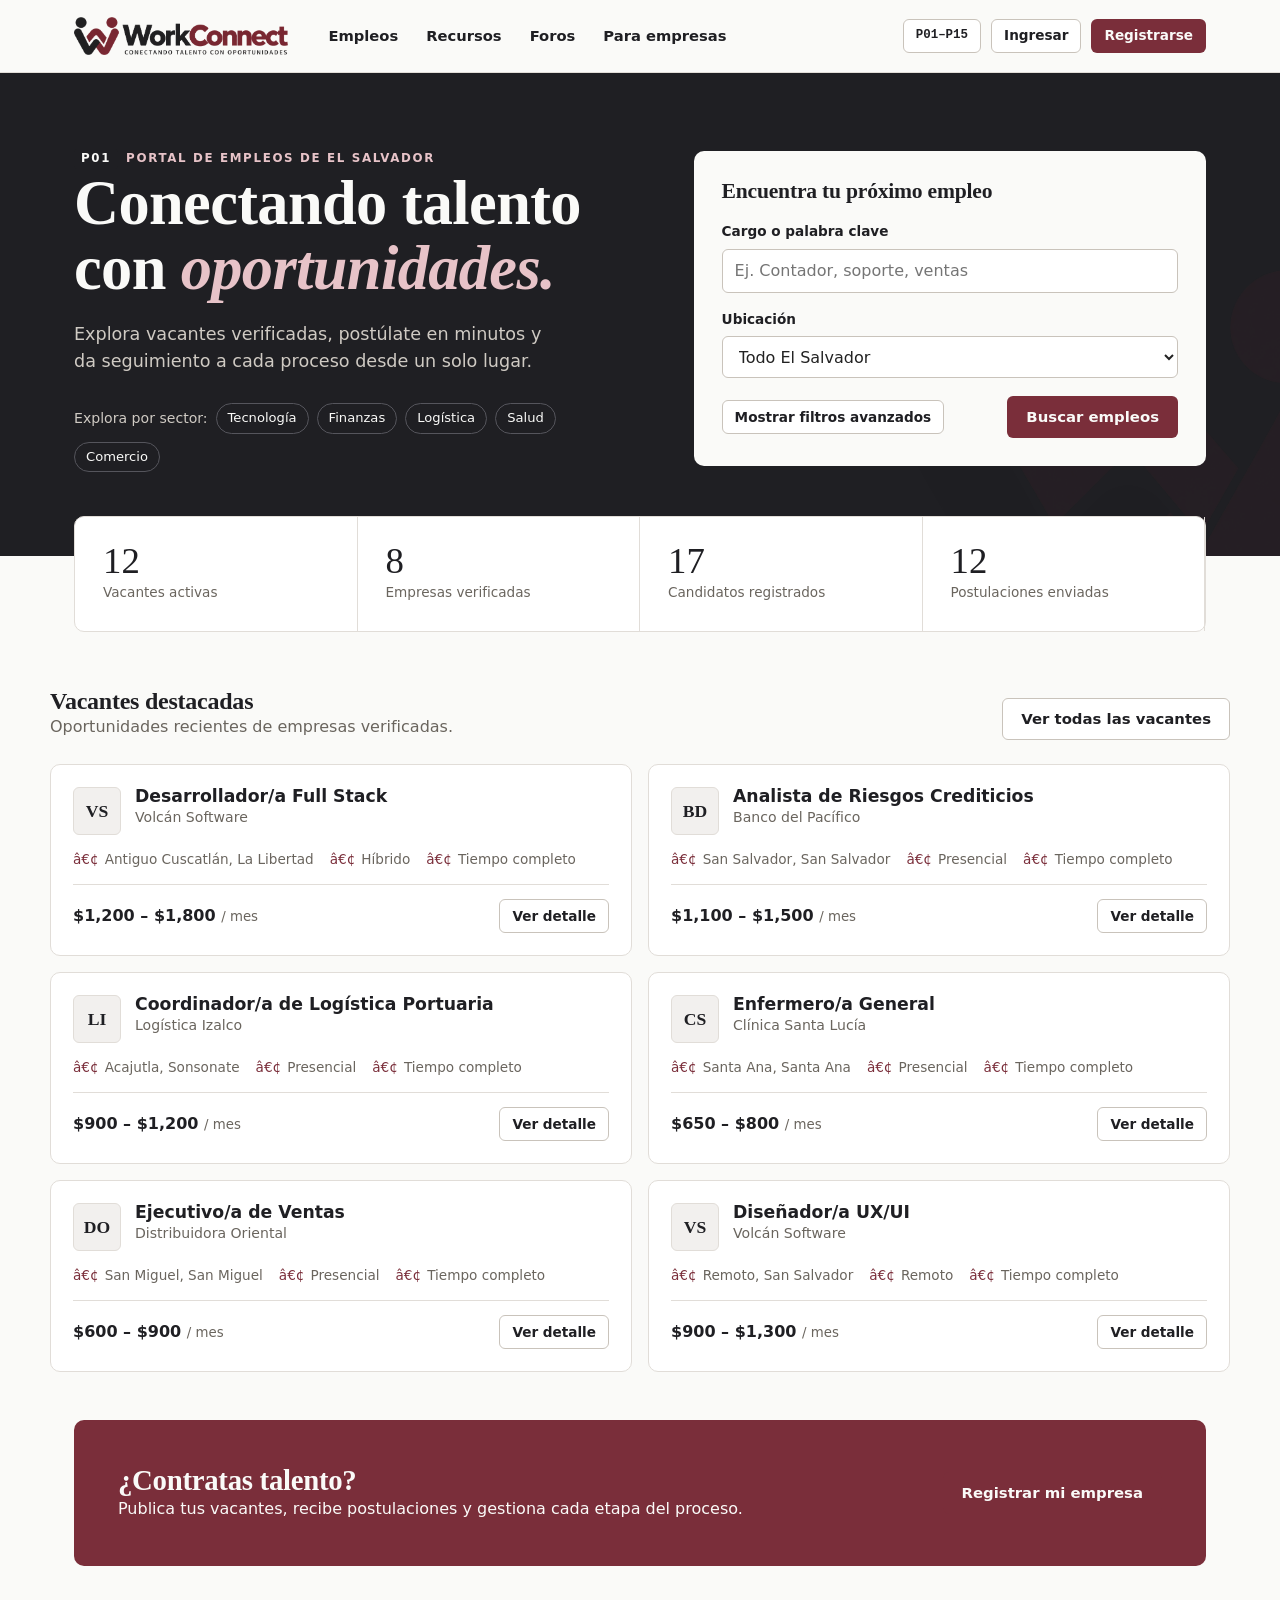
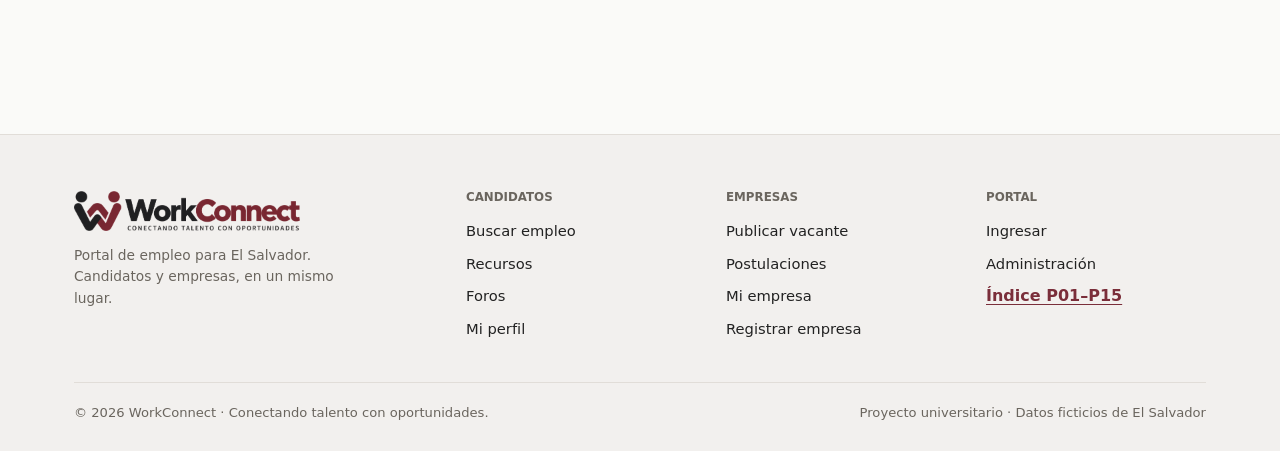
==== commit b4847cc8: "refactor css" ====
--- a/index.html
+++ b/index.html
@@ -1,77 +1,302 @@
-<!DOCTYPE html>
+<!doctype html>
 <html lang="es">
-<head>
-<meta charset="utf-8">
-<meta name="viewport" content="width=device-width, initial-scale=1">
-<title>Inicio · WorkConnect</title>
-<meta name="description" content="WorkConnect: conectando talento con oportunidades en El Salvador.">
-<link rel="icon" type="image/png" href="assets/icono.png">
-<link rel="stylesheet" href="css/estilos.css">
-</head>
-<body>
-<a class="enlace-saltar" href="#contenido-principal">Saltar al contenido</a>
-<header class="cabecera-sitio">
-  <div class="contenedor barra">
-    <a class="marca" href="index.html"><img src="assets/logo.png" alt="WorkConnect — Conectando talento con oportunidades" width="214" height="38"></a>
-    <nav class="navegacion-principal" id="navegacion-principal" aria-label="Principal">
-      <a href="resultados.html">Empleos</a><a href="recursos.html">Recursos</a><a href="foros.html">Foros</a><a href="login.html?pestana=registro&amp;rol=empresa">Para empresas</a>
-    </nav>
-    <div class="acciones-cabecera">
-      <button class="boton boton-contorno boton-pequeno boton-indice" id="boton-indice" type="button" aria-haspopup="dialog">P01–P15</button>
-      <a class="boton boton-contorno boton-pequeno" href="login.html?pestana=ingresar">Ingresar</a>
-      <a class="boton boton-principal boton-pequeno" href="login.html?pestana=registro">Registrarse</a>
-      <button class="boton-menu" id="boton-menu" type="button" aria-label="Abrir menú" aria-expanded="false">☰</button>
+  <head>
+    <meta charset="utf-8" />
+    <meta name="viewport" content="width=device-width, initial-scale=1" />
+    <title>Inicio · WorkConnect</title>
+    <meta name="description" content="WorkConnect: conectando talento con oportunidades en El Salvador." />
+    <link rel="icon" type="image/png" href="assets/icono.png" />
+    <link rel="stylesheet" href="css/estilos.css" />
+  </head>
+  <body>
+    <a class="enlace-saltar" href="#contenido-principal">Saltar al contenido</a>
+    <header class="cabecera-sitio">
+      <div class="contenedor barra">
+        <a class="marca" href="index.html"><img src="assets/logo.png" alt="WorkConnect — Conectando talento con oportunidades" width="214" height="38" /></a>
+        <nav class="navegacion-principal" id="navegacion-principal" aria-label="Principal">
+          <a href="resultados.html">Empleos</a><a href="recursos.html">Recursos</a><a href="foros.html">Foros</a><a href="login.html?pestana=registro&amp;rol=empresa">Para empresas</a>
+        </nav>
+        <div class="acciones-cabecera">
+          <button class="boton boton-contorno boton-pequeno boton-indice" id="boton-indice" type="button" aria-haspopup="dialog">P01–P15</button>
+          <a class="boton boton-contorno boton-pequeno" href="login.html?pestana=ingresar">Ingresar</a>
+          <a class="boton boton-principal boton-pequeno" href="login.html?pestana=registro">Registrarse</a>
+          <button class="boton-menu" id="boton-menu" type="button" aria-label="Abrir menú" aria-expanded="false">☰</button>
+        </div>
+      </div>
+    </header>
+    <main id="contenido-principal">
+      <section class="portada">
+        <div class="contenedor rejilla-portada">
+          <div>
+            <span class="sobretitulo"><span class="pantalla">P01</span>Portal de empleos de El Salvador</span>
+            <h1>Conectando talento con <em>oportunidades.</em></h1>
+            <p class="introduccion">Explora vacantes verificadas, postúlate en minutos y da seguimiento a cada proceso desde un solo lugar.</p>
+            <div class="enlaces-portada">
+              <span>Explora por sector:</span><a href="resultados.html?sector=Tecnolog%C3%ADa">Tecnología</a><a href="resultados.html?sector=Finanzas">Finanzas</a><a href="resultados.html?sector=Log%C3%ADstica">Logística</a
+              ><a href="resultados.html?sector=Salud">Salud</a><a href="resultados.html?sector=Comercio">Comercio</a>
+            </div>
+          </div>
+          <form class="tarjeta-busqueda" action="resultados.html" method="get">
+            <h2>Encuentra tu próximo empleo</h2>
+            <div class="rejilla-formulario">
+              <div class="campo completo"><label for="f-palabra">Cargo o palabra clave</label><input id="f-palabra" name="palabra" type="search" placeholder="Ej. Contador, soporte, ventas" /></div>
+              <div class="campo completo">
+                <label for="f-ubicacion">Ubicación</label
+                ><select id="f-ubicacion" name="ubicacion">
+                  <option value="">Todo El Salvador</option>
+                  <option>Ahuachapán</option>
+                  <option>Cabañas</option>
+                  <option>Chalatenango</option>
+                  <option>Cuscatlán</option>
+                  <option>La Libertad</option>
+                  <option>La Paz</option>
+                  <option>La Unión</option>
+                  <option>Morazán</option>
+                  <option>San Miguel</option>
+                  <option>San Salvador</option>
+                  <option>San Vicente</option>
+                  <option>Santa Ana</option>
+                  <option>Sonsonate</option>
+                  <option>Usulután</option>
+                </select>
+              </div>
+            </div>
+            <div id="panel-avanzado" class="panel-avanzado" hidden>
+              <div class="campo">
+                <label for="f-salario">Salario</label
+                ><select id="f-salario" name="salario">
+                  <option value="">Cualquiera</option>
+                  <option value="400">Desde $400</option>
+                  <option value="600">Desde $600</option>
+                  <option value="900">Desde $900</option>
+                  <option value="1200">Desde $1,200</option>
+                </select>
+              </div>
+              <div class="campo">
+                <label for="f-experiencia">Experiencia</label
+                ><select id="f-experiencia" name="experiencia">
+                  <option value="">Cualquiera</option>
+                  <option value="0">Sin experiencia</option>
+                  <option value="1">1 a 2 años</option>
+                  <option value="3">3 a 5 años</option>
+                  <option value="5">Más de 5 años</option>
+                </select>
+              </div>
+              <div class="campo">
+                <label for="f-contrato">Contrato</label
+                ><select id="f-contrato" name="contrato">
+                  <option value="">Cualquiera</option>
+                  <option>Tiempo completo</option>
+                  <option>Medio tiempo</option>
+                  <option>Temporal</option>
+                  <option>Por proyecto</option>
+                  <option>Pasantía</option>
+                </select>
+              </div>
+            </div>
+            <div class="flexible" style="margin-top: 18px; justify-content: space-between">
+              <button id="alternador-avanzado" class="boton boton-contorno boton-pequeno" type="button" aria-expanded="false" aria-controls="panel-avanzado">Mostrar filtros avanzados</button>
+              <button class="boton boton-principal" type="submit">Buscar empleos</button>
+            </div>
+          </form>
+        </div>
+      </section>
+      <section class="contenedor">
+        <div class="metricas">
+          <div class="metrica"><b>12</b><span>Vacantes activas</span></div>
+          <div class="metrica"><b>8</b><span>Empresas verificadas</span></div>
+          <div class="metrica"><b>17</b><span>Candidatos registrados</span></div>
+          <div class="metrica"><b>12</b><span>Postulaciones enviadas</span></div>
+        </div>
+      </section>
+      <section class="seccion contenedor">
+        <div class="encabezado-seccion">
+          <div>
+            <h2>Vacantes destacadas</h2>
+            <p class="atenuado">Oportunidades recientes de empresas verificadas.</p>
+          </div>
+          <a class="boton boton-contorno" href="resultados.html">Ver todas las vacantes</a>
+        </div>
+        <div class="rejilla-vacantes">
+          <article class="tarjeta-vacante">
+            <div class="encabezado-vacante">
+              <div class="monograma" aria-hidden="true">VS</div>
+              <div>
+                <h3>
+                  <a href="detalle-empleo.html?vacante=j1">Desarrollador/a Full Stack</a>
+                </h3>
+                <div class="empresa-vacante">Volcán Software</div>
+              </div>
+            </div>
+            <div class="datos-vacante"><span>Antiguo Cuscatlán, La Libertad</span><span>Híbrido</span><span>Tiempo completo</span></div>
+            <div class="pie-vacante">
+              <div class="salario">$1,200 – $1,800 <small>/ mes</small></div>
+              <a class="boton boton-contorno boton-pequeno" href="detalle-empleo.html?vacante=j1">Ver detalle</a>
+            </div>
+          </article>
+          <article class="tarjeta-vacante">
+            <div class="encabezado-vacante">
+              <div class="monograma" aria-hidden="true">BD</div>
+              <div>
+                <h3>
+                  <a href="detalle-empleo.html?vacante=j2">Analista de Riesgos Crediticios</a>
+                </h3>
+                <div class="empresa-vacante">Banco del Pacífico</div>
+              </div>
+            </div>
+            <div class="datos-vacante"><span>San Salvador, San Salvador</span><span>Presencial</span><span>Tiempo completo</span></div>
+            <div class="pie-vacante">
+              <div class="salario">$1,100 – $1,500 <small>/ mes</small></div>
+              <a class="boton boton-contorno boton-pequeno" href="detalle-empleo.html?vacante=j2">Ver detalle</a>
+            </div>
+          </article>
+          <article class="tarjeta-vacante">
+            <div class="encabezado-vacante">
+              <div class="monograma" aria-hidden="true">LI</div>
+              <div>
+                <h3>
+                  <a href="detalle-empleo.html?vacante=j3">Coordinador/a de Logística Portuaria</a>
+                </h3>
+                <div class="empresa-vacante">Logística Izalco</div>
+              </div>
+            </div>
+            <div class="datos-vacante"><span>Acajutla, Sonsonate</span><span>Presencial</span><span>Tiempo completo</span></div>
+            <div class="pie-vacante">
+              <div class="salario">$900 – $1,200 <small>/ mes</small></div>
+              <a class="boton boton-contorno boton-pequeno" href="detalle-empleo.html?vacante=j3">Ver detalle</a>
+            </div>
+          </article>
+          <article class="tarjeta-vacante">
+            <div class="encabezado-vacante">
+              <div class="monograma" aria-hidden="true">CS</div>
+              <div>
+                <h3>
+                  <a href="detalle-empleo.html?vacante=j5">Enfermero/a General</a>
+                </h3>
+                <div class="empresa-vacante">Clínica Santa Lucía</div>
+              </div>
+            </div>
+            <div class="datos-vacante"><span>Santa Ana, Santa Ana</span><span>Presencial</span><span>Tiempo completo</span></div>
+            <div class="pie-vacante">
+              <div class="salario">$650 – $800 <small>/ mes</small></div>
+              <a class="boton boton-contorno boton-pequeno" href="detalle-empleo.html?vacante=j5">Ver detalle</a>
+            </div>
+          </article>
+          <article class="tarjeta-vacante">
+            <div class="encabezado-vacante">
+              <div class="monograma" aria-hidden="true">DO</div>
+              <div>
+                <h3>
+                  <a href="detalle-empleo.html?vacante=j8">Ejecutivo/a de Ventas</a>
+                </h3>
+                <div class="empresa-vacante">Distribuidora Oriental</div>
+              </div>
+            </div>
+            <div class="datos-vacante"><span>San Miguel, San Miguel</span><span>Presencial</span><span>Tiempo completo</span></div>
+            <div class="pie-vacante">
+              <div class="salario">$600 – $900 <small>/ mes</small></div>
+              <a class="boton boton-contorno boton-pequeno" href="detalle-empleo.html?vacante=j8">Ver detalle</a>
+            </div>
+          </article>
+          <article class="tarjeta-vacante">
+            <div class="encabezado-vacante">
+              <div class="monograma" aria-hidden="true">VS</div>
+              <div>
+                <h3>
+                  <a href="detalle-empleo.html?vacante=j9">Diseñador/a UX/UI</a>
+                </h3>
+                <div class="empresa-vacante">Volcán Software</div>
+              </div>
+            </div>
+            <div class="datos-vacante"><span>Remoto, San Salvador</span><span>Remoto</span><span>Tiempo completo</span></div>
+            <div class="pie-vacante">
+              <div class="salario">$900 – $1,300 <small>/ mes</small></div>
+              <a class="boton boton-contorno boton-pequeno" href="detalle-empleo.html?vacante=j9">Ver detalle</a>
+            </div>
+          </article>
+        </div>
+      </section>
+      <section class="contenedor" style="padding-bottom: 72px">
+        <div class="franja-accion">
+          <div>
+            <h2>¿Contratas talento?</h2>
+            <p>Publica tus vacantes, recibe postulaciones y gestiona cada etapa del proceso.</p>
+          </div>
+          <a class="boton boton-principal" href="login.html?pestana=registro&amp;rol=empresa">Registrar mi empresa</a>
+        </div>
+      </section>
+    </main>
+    <footer class="pie-sitio">
+      <div class="contenedor">
+        <div class="rejilla-pie">
+          <div>
+            <img src="assets/logo.png" alt="WorkConnect" />
+            <p class="atenuado pequeno" style="max-width: 300px">Portal de empleo para El Salvador. Candidatos y empresas, en un mismo lugar.</p>
+          </div>
+          <div>
+            <h4>Candidatos</h4>
+            <ul>
+              <li><a href="resultados.html">Buscar empleo</a></li>
+              <li><a href="recursos.html">Recursos</a></li>
+              <li><a href="foros.html">Foros</a></li>
+              <li><a href="candidato.html">Mi perfil</a></li>
+            </ul>
+          </div>
+          <div>
+            <h4>Empresas</h4>
+            <ul>
+              <li><a href="publicar-vacante.html">Publicar vacante</a></li>
+              <li><a href="postulaciones.html">Postulaciones</a></li>
+              <li><a href="empresas.html">Mi empresa</a></li>
+              <li>
+                <a href="login.html?pestana=registro&amp;rol=empresa">Registrar empresa</a>
+              </li>
+            </ul>
+          </div>
+          <div>
+            <h4>Portal</h4>
+            <ul>
+              <li><a href="login.html">Ingresar</a></li>
+              <li><a href="admin-dashboard.html">Administración</a></li>
+              <li>
+                <button class="enlace" type="button" id="boton-pie-indice">Índice P01–P15</button>
+              </li>
+            </ul>
+          </div>
+        </div>
+        <div class="base-pie"><span>© 2026 WorkConnect · Conectando talento con oportunidades.</span><span>Proyecto universitario · Datos ficticios de El Salvador</span></div>
+      </div>
+    </footer>
+    <div class="fondo-ventana oculto" id="ventana-indice" role="presentation">
+      <section class="ventana grande" role="dialog" aria-modal="true" aria-labelledby="titulo-indice" tabindex="-1">
+        <div class="encabezado-ventana">
+          <h2 id="titulo-indice">Índice del prototipo</h2>
+          <button class="cerrar-ventana" type="button" data-cerrar-modal aria-label="Cerrar">×</button>
+        </div>
+        <div class="contenido-ventana">
+          <div class="indice-prototipo">
+            <div>
+              <h3>Módulo 1 · Portal público</h3>
+              <a href="index.html"><b>P01</b>Inicio</a><a href="resultados.html"><b>P02</b>Resultados de búsqueda</a><a href="detalle-empleo.html"><b>P03</b>Detalle del empleo</a><a href="recursos.html"><b>P04</b>Recursos</a
+              ><a href="foros.html"><b>P05</b>Foros</a>
+            </div>
+            <div>
+              <h3>Módulo 2 · Candidatos y empresas</h3>
+              <a href="login.html"><b>P06</b>Registro e inicio de sesión</a><a href="candidato.html"><b>P07</b>Perfil del candidato</a><a href="empresas.html"><b>P08</b>Gestión empresarial</a
+              ><a href="publicar-vacante.html"><b>P09</b>Publicar vacante</a><a href="postulaciones.html"><b>P10</b>Postulaciones</a>
+            </div>
+            <div>
+              <h3>Módulo 3 · Administración</h3>
+              <a href="admin-dashboard.html"><b>P11</b>Dashboard administrativo</a><a href="admin-usuarios.html"><b>P12</b>Gestión de usuarios</a><a href="admin-empresas.html"><b>P13</b>Gestión de empresas</a
+              ><a href="admin-vacantes.html"><b>P14</b>Gestión de vacantes</a><a href="admin-moderacion.html"><b>P15</b>Moderación de contenido</a>
+            </div>
+          </div>
+        </div>
+        <div class="pie-ventana">
+          <button class="boton boton-carbon" type="button" data-cerrar-modal>Cerrar</button>
+        </div>
+      </section>
     </div>
-  </div>
-</header>
-<main id="contenido-principal">
-<section class="portada">
-  <div class="contenedor rejilla-portada">
-    <div>
-      <span class="sobretitulo"><span class="pantalla">P01</span>Portal de empleos de El Salvador</span>
-      <h1>Conectando talento con <em>oportunidades.</em></h1>
-      <p class="introduccion">Explora vacantes verificadas, postúlate en minutos y da seguimiento a cada proceso desde un solo lugar.</p>
-      <div class="enlaces-portada"><span>Explora por sector:</span><a href="resultados.html?sector=Tecnolog%C3%ADa">Tecnología</a><a href="resultados.html?sector=Finanzas">Finanzas</a><a href="resultados.html?sector=Log%C3%ADstica">Logística</a><a href="resultados.html?sector=Salud">Salud</a><a href="resultados.html?sector=Comercio">Comercio</a></div>
-    </div>
-    <form class="tarjeta-busqueda" action="resultados.html" method="get">
-      <h2>Encuentra tu próximo empleo</h2>
-      <div class="rejilla-formulario">
-        <div class="campo completo"><label for="f-palabra">Cargo o palabra clave</label><input id="f-palabra" name="palabra" type="search" placeholder="Ej. Contador, soporte, ventas"></div>
-        <div class="campo completo"><label for="f-ubicacion">Ubicación</label><select id="f-ubicacion" name="ubicacion"><option value="">Todo El Salvador</option><option>Ahuachapán</option><option>Cabañas</option><option>Chalatenango</option><option>Cuscatlán</option><option>La Libertad</option><option>La Paz</option><option>La Unión</option><option>Morazán</option><option>San Miguel</option><option>San Salvador</option><option>San Vicente</option><option>Santa Ana</option><option>Sonsonate</option><option>Usulután</option></select></div>
-      </div>
-      <div id="panel-avanzado" class="panel-avanzado" hidden>
-        <div class="campo"><label for="f-salario">Salario</label><select id="f-salario" name="salario"><option value="">Cualquiera</option><option value="400">Desde $400</option><option value="600">Desde $600</option><option value="900">Desde $900</option><option value="1200">Desde $1,200</option></select></div>
-        <div class="campo"><label for="f-experiencia">Experiencia</label><select id="f-experiencia" name="experiencia"><option value="">Cualquiera</option><option value="0">Sin experiencia</option><option value="1">1 a 2 años</option><option value="3">3 a 5 años</option><option value="5">Más de 5 años</option></select></div>
-        <div class="campo"><label for="f-contrato">Contrato</label><select id="f-contrato" name="contrato"><option value="">Cualquiera</option><option>Tiempo completo</option><option>Medio tiempo</option><option>Temporal</option><option>Por proyecto</option><option>Pasantía</option></select></div>
-      </div>
-      <div class="flexible" style="margin-top:18px;justify-content:space-between">
-        <button id="alternador-avanzado" class="boton boton-contorno boton-pequeno" type="button" aria-expanded="false" aria-controls="panel-avanzado">Mostrar filtros avanzados</button>
-        <button class="boton boton-principal" type="submit">Buscar empleos</button>
-      </div>
-    </form>
-  </div>
-</section>
-<section class="contenedor"><div class="metricas"><div class="metrica"><b>12</b><span>Vacantes activas</span></div><div class="metrica"><b>8</b><span>Empresas verificadas</span></div><div class="metrica"><b>17</b><span>Candidatos registrados</span></div><div class="metrica"><b>12</b><span>Postulaciones enviadas</span></div></div></section>
-<section class="seccion contenedor">
-  <div class="encabezado-seccion"><div><h2>Vacantes destacadas</h2><p class="atenuado">Oportunidades recientes de empresas verificadas.</p></div><a class="boton boton-contorno" href="resultados.html">Ver todas las vacantes</a></div>
-  <div class="rejilla-vacantes">
-    <article class="tarjeta-vacante"><div class="encabezado-vacante"><div class="monograma" aria-hidden="true">VS</div><div><h3><a href="detalle-empleo.html?vacante=j1">Desarrollador/a Full Stack</a></h3><div class="empresa-vacante">Volcán Software</div></div></div><div class="datos-vacante"><span>Antiguo Cuscatlán, La Libertad</span><span>Híbrido</span><span>Tiempo completo</span></div><div class="pie-vacante"><div class="salario">$1,200 – $1,800 <small>/ mes</small></div><a class="boton boton-contorno boton-pequeno" href="detalle-empleo.html?vacante=j1">Ver detalle</a></div></article>
-    <article class="tarjeta-vacante"><div class="encabezado-vacante"><div class="monograma" aria-hidden="true">BD</div><div><h3><a href="detalle-empleo.html?vacante=j2">Analista de Riesgos Crediticios</a></h3><div class="empresa-vacante">Banco del Pacífico</div></div></div><div class="datos-vacante"><span>San Salvador, San Salvador</span><span>Presencial</span><span>Tiempo completo</span></div><div class="pie-vacante"><div class="salario">$1,100 – $1,500 <small>/ mes</small></div><a class="boton boton-contorno boton-pequeno" href="detalle-empleo.html?vacante=j2">Ver detalle</a></div></article>
-    <article class="tarjeta-vacante"><div class="encabezado-vacante"><div class="monograma" aria-hidden="true">LI</div><div><h3><a href="detalle-empleo.html?vacante=j3">Coordinador/a de Logística Portuaria</a></h3><div class="empresa-vacante">Logística Izalco</div></div></div><div class="datos-vacante"><span>Acajutla, Sonsonate</span><span>Presencial</span><span>Tiempo completo</span></div><div class="pie-vacante"><div class="salario">$900 – $1,200 <small>/ mes</small></div><a class="boton boton-contorno boton-pequeno" href="detalle-empleo.html?vacante=j3">Ver detalle</a></div></article>
-    <article class="tarjeta-vacante"><div class="encabezado-vacante"><div class="monograma" aria-hidden="true">CS</div><div><h3><a href="detalle-empleo.html?vacante=j5">Enfermero/a General</a></h3><div class="empresa-vacante">Clínica Santa Lucía</div></div></div><div class="datos-vacante"><span>Santa Ana, Santa Ana</span><span>Presencial</span><span>Tiempo completo</span></div><div class="pie-vacante"><div class="salario">$650 – $800 <small>/ mes</small></div><a class="boton boton-contorno boton-pequeno" href="detalle-empleo.html?vacante=j5">Ver detalle</a></div></article>
-    <article class="tarjeta-vacante"><div class="encabezado-vacante"><div class="monograma" aria-hidden="true">DO</div><div><h3><a href="detalle-empleo.html?vacante=j8">Ejecutivo/a de Ventas</a></h3><div class="empresa-vacante">Distribuidora Oriental</div></div></div><div class="datos-vacante"><span>San Miguel, San Miguel</span><span>Presencial</span><span>Tiempo completo</span></div><div class="pie-vacante"><div class="salario">$600 – $900 <small>/ mes</small></div><a class="boton boton-contorno boton-pequeno" href="detalle-empleo.html?vacante=j8">Ver detalle</a></div></article>
-    <article class="tarjeta-vacante"><div class="encabezado-vacante"><div class="monograma" aria-hidden="true">VS</div><div><h3><a href="detalle-empleo.html?vacante=j9">Diseñador/a UX/UI</a></h3><div class="empresa-vacante">Volcán Software</div></div></div><div class="datos-vacante"><span>Remoto, San Salvador</span><span>Remoto</span><span>Tiempo completo</span></div><div class="pie-vacante"><div class="salario">$900 – $1,300 <small>/ mes</small></div><a class="boton boton-contorno boton-pequeno" href="detalle-empleo.html?vacante=j9">Ver detalle</a></div></article>
-  </div>
-</section>
-<section class="contenedor" style="padding-bottom:72px">
-  <div class="franja-accion">
-    <div><h2>¿Contratas talento?</h2><p>Publica tus vacantes, recibe postulaciones y gestiona cada etapa del proceso.</p></div>
-    <a class="boton boton-principal" href="login.html?pestana=registro&amp;rol=empresa">Registrar mi empresa</a>
-  </div>
-</section>
-</main>
-<footer class="pie-sitio"><div class="contenedor"><div class="rejilla-pie"><div><img src="assets/logo.png" alt="WorkConnect"><p class="atenuado pequeno" style="max-width:300px">Portal de empleo para El Salvador. Candidatos y empresas, en un mismo lugar.</p></div><div><h4>Candidatos</h4><ul><li><a href="resultados.html">Buscar empleo</a></li><li><a href="recursos.html">Recursos</a></li><li><a href="foros.html">Foros</a></li><li><a href="candidato.html">Mi perfil</a></li></ul></div><div><h4>Empresas</h4><ul><li><a href="publicar-vacante.html">Publicar vacante</a></li><li><a href="postulaciones.html">Postulaciones</a></li><li><a href="empresas.html">Mi empresa</a></li><li><a href="login.html?pestana=registro&amp;rol=empresa">Registrar empresa</a></li></ul></div><div><h4>Portal</h4><ul><li><a href="login.html">Ingresar</a></li><li><a href="admin-dashboard.html">Administración</a></li><li><button class="enlace" type="button" id="boton-pie-indice">Índice P01–P15</button></li></ul></div></div><div class="base-pie"><span>© 2026 WorkConnect · Conectando talento con oportunidades.</span><span>Proyecto universitario · Datos ficticios de El Salvador</span></div></div></footer>
-<div class="fondo-ventana oculto" id="ventana-indice" role="presentation"><section class="ventana grande" role="dialog" aria-modal="true" aria-labelledby="titulo-indice" tabindex="-1"><div class="encabezado-ventana"><h2 id="titulo-indice">Índice del prototipo</h2><button class="cerrar-ventana" type="button" data-cerrar-modal aria-label="Cerrar">×</button></div><div class="contenido-ventana"><div class="indice-prototipo"><div><h3>Módulo 1 · Portal público</h3><a href="index.html"><b>P01</b>Inicio</a><a href="resultados.html"><b>P02</b>Resultados de búsqueda</a><a href="detalle-empleo.html"><b>P03</b>Detalle del empleo</a><a href="recursos.html"><b>P04</b>Recursos</a><a href="foros.html"><b>P05</b>Foros</a></div><div><h3>Módulo 2 · Candidatos y empresas</h3><a href="login.html"><b>P06</b>Registro e inicio de sesión</a><a href="candidato.html"><b>P07</b>Perfil del candidato</a><a href="empresas.html"><b>P08</b>Gestión empresarial</a><a href="publicar-vacante.html"><b>P09</b>Publicar vacante</a><a href="postulaciones.html"><b>P10</b>Postulaciones</a></div><div><h3>Módulo 3 · Administración</h3><a href="admin-dashboard.html"><b>P11</b>Dashboard administrativo</a><a href="admin-usuarios.html"><b>P12</b>Gestión de usuarios</a><a href="admin-empresas.html"><b>P13</b>Gestión de empresas</a><a href="admin-vacantes.html"><b>P14</b>Gestión de vacantes</a><a href="admin-moderacion.html"><b>P15</b>Moderación de contenido</a></div></div></div><div class="pie-ventana"><button class="boton boton-carbon" type="button" data-cerrar-modal>Cerrar</button></div></section></div>
-<script src="js/interacciones.js"></script>
-</body>
+    <script src="js/interacciones.js"></script>
+  </body>
 </html>
--- a/css/estilos.css
+++ b/css/estilos.css
@@ -1,204 +1,123 @@
-/* WorkConnect: estilos base y pantallas */
-:root {
-  --carbon: #1f1f23;
-  --vino: #7a2e3a;
-  --vino-oscuro: #62232d;
-  --vino-tint: #f1e4e6;
-  --hueso: #fafaf8;
-  --calido: #f2f0ee;
-  --arena: #e1ddd8;
-  --arena-dark: #c9c3bb;
-  --texto: #222222;
-  --atenuado: #6a655e;
-  --blanco: #ffffff;
-  --serif: "Iowan Old Style", "Palatino Linotype", Palatino, "Book Antiqua", Georgia, serif;
-  --palo-seco: "Segoe UI", system-ui, -apple-system, "Helvetica Neue", Arial, sans-serif;
-  --radio: 6px;
-  --radio-lg: 10px;
-  --ancho-contenedor: 1180px;
-}
-*, *::before, *::after {
+﻿:root {
+  --carbon: #1f1f23; --vino: #7a2e3a; --vino-oscuro: #62232d; --vino-tint: #f1e4e6; --hueso: #fafaf8; --calido: #f2f0ee; --arena: #e1ddd8; --arena-dark: #c9c3bb;
+  --texto: #222222; --atenuado: #6a655e; --blanco: #ffffff; --serif: "Iowan Old Style","Palatino Linotype",Palatino,"Book Antiqua",Georgia,serif; --palo-seco: "Segoe UI",system-ui,-apple-system,"Helvetica Neue",Arial,sans-serif; --radio: 6px; --radio-lg: 10px; --ancho-contenedor: 1180px;
+}
+*,*::before,*::after {
   box-sizing: border-box;
 }
- html {
+html {
   scroll-behavior: auto;
 }
 body {
+  margin: 0; background: var(--hueso); color: var(--texto); font: 400 1rem/1.55 var(--palo-seco); -webkit-font-smoothing: antialiased;
+}
+img {
+  max-width: 100%; display: block;
+}
+a {
+  color: inherit;
+}
+h1,h2,h3,h4 {
+  margin: 0; line-height: 1.15; color: var(--carbon);
+}
+h1,h2 {
+  font-family: var(--serif); font-weight: 600; letter-spacing: -0.01em;
+}
+h3,h4 {
+  font-weight: 650;
+}
+p {
   margin: 0;
-  background: var(--hueso);
-  color: var(--texto);
-  font: 400 1rem/1.55 var(--palo-seco);
-  -webkit-font-smoothing: antialiased;
-}
-img {
-  max-width: 100%;
-  display: block;
-}
- a {
-  color: inherit;
-}
-h1, h2, h3, h4 {
-  margin: 0;
-  line-height: 1.15;
-  color: var(--carbon);
-}
- h1, h2 {
-  font-family: var(--serif);
-  font-weight: 600;
-  letter-spacing: -0.01em;
-}
-h3, h4 {
-  font-weight: 650;
-}
- p {
-  margin: 0;
 }
 ul {
-  margin: 0;
-  padding: 0;
-  list-style: none;
-}
- button {
-  font: inherit;
-  cursor: pointer;
+  margin: 0; padding: 0; list-style: none;
+}
+button {
+  font: inherit; cursor: pointer;
 }
 ::selection {
-  background: var(--vino);
-  color: var(--hueso);
-}
- :focus-visible {
-  outline: 2px solid var(--vino);
-  outline-offset: 2px;
-}
-[hidden], .oculto {
+  background: var(--vino); color: var(--hueso);
+}
+:focus-visible {
+  outline: 2px solid var(--vino); outline-offset: 2px;
+}
+[hidden],.oculto {
   display: none !important;
 }
- .contenedor {
-  width: 100%;
-  max-width: var(--ancho-contenedor);
-  margin: 0 auto;
-  padding: 0 24px;
-}
-.saltar, .enlace-saltar {
-  position: absolute;
-  background: var(--carbon);
-  color: var(--hueso);
-  z-index: 200;
-}
- .saltar {
-  left: -999px;
-  top: 8px;
-  padding: 8px 14px;
-  border-radius: var(--radio);
+.contenedor {
+  width: 100%; max-width: var(--ancho-contenedor); margin: 0 auto; padding: 0 24px;
+}
+.saltar,.enlace-saltar {
+  position: absolute; background: var(--carbon); color: var(--hueso); z-index: 200;
+}
+.saltar {
+  left: -999px; top: 8px; padding: 8px 14px; border-radius: var(--radio);
 }
 .saltar:focus {
   left: 8px;
 }
 .enlace-saltar {
-  left: 12px;
-  top: -48px;
-  padding: 10px 16px;
-  border-radius: var(--radio);
-  text-decoration: none;
+  left: 12px; top: -48px; padding: 10px 16px; border-radius: var(--radio); text-decoration: none;
 }
 .enlace-saltar:focus {
   top: 12px;
 }
- .atenuado {
+.atenuado {
   color: var(--atenuado);
 }
 .pequeno {
   font-size: 0.86rem;
 }
- .columna > * + * {
+.columna > * + * {
   margin-top: 16px;
 }
 .flexible {
-  display: flex;
-  gap: 12px;
-  align-items: center;
-  flex-wrap: wrap;
-}
- .entre {
+  display: flex; gap: 12px; align-items: center; flex-wrap: wrap;
+}
+.entre {
   justify-content: space-between;
 }
-.rejilla-dos, .rejilla-tres, .rejilla-cuatro {
-  display: grid;
-  gap: 20px;
-}
- .rejilla-dos {
-  grid-template-columns: repeat(2, 1fr);
+.rejilla-dos,.rejilla-tres,.rejilla-cuatro {
+  display: grid; gap: 20px;
+}
+.rejilla-dos {
+  grid-template-columns: repeat(2,1fr);
 }
 .rejilla-tres {
-  grid-template-columns: repeat(3, 1fr);
-}
- .rejilla-cuatro {
-  grid-template-columns: repeat(4, 1fr);
+  grid-template-columns: repeat(3,1fr);
+}
+.rejilla-cuatro {
+  grid-template-columns: repeat(4,1fr);
 }
 .solo-lector {
-  position: absolute;
-  width: 1px;
-  height: 1px;
-  overflow: hidden;
-  clip: rect(0 0 0 0);
-  white-space: nowrap;
+  position: absolute; width: 1px; height: 1px; overflow: hidden; clip: rect(0 0 0 0); white-space: nowrap;
 }
 .boton {
-  display: inline-flex;
-  align-items: center;
-  justify-content: center;
-  gap: 8px;
-  min-height: 42px;
-  padding: 0 18px;
-  border: 1px solid transparent;
-  border-radius: var(--radio);
-  font-weight: 600;
-  font-size: 0.93rem;
-  text-decoration: none;
-  background: transparent;
-  color: var(--carbon);
+  display: inline-flex; align-items: center; justify-content: center; gap: 8px; min-height: 42px; padding: 0 18px; border: 1px solid transparent; border-radius: var(--radio);
+  font-weight: 600; font-size: 0.93rem; text-decoration: none; background: transparent; color: var(--carbon);
 }
 .boton-principal {
-  background: var(--vino);
-  color: var(--hueso);
-}
- .boton-principal:hover {
-  background: var(--vino-oscuro);
+  background: var(--vino); color: var(--hueso);
 }
 .boton-carbon {
-  background: var(--carbon);
-  color: var(--hueso);
-}
- .boton-carbon:hover {
-  background: #38383f;
+  background: var(--carbon); color: var(--hueso);
 }
 .boton-contorno {
-  border-color: var(--arena-dark);
-  background: var(--blanco);
-}
- .boton-contorno:hover {
-  border-color: var(--carbon);
+  border-color: var(--arena-dark); background: var(--blanco);
 }
 .boton-peligro {
-  border-color: var(--vino);
-  color: var(--vino);
-  background: var(--blanco);
-}
- .boton-peligro:hover {
-  background: var(--vino-tint);
+  border-color: var(--vino); color: var(--vino); background: var(--blanco);
 }
 .boton-pequeno {
-  min-height: 34px;
-  padding: 0 12px;
-  font-size: 0.85rem;
-}
- .boton-ancho {
+  min-height: 34px; padding: 0 12px; font-size: 0.85rem;
+}
+.boton-ancho {
   width: 100%;
 }
 .boton[disabled] {
-  opacity: 0.5;
-  cursor: not-allowed;
-}
+  opacity: 0.5; cursor: not-allowed;
+}
+/* formularios */
 .enlace {
   color: var(--vino);
   font-weight: 600;
@@ -209,197 +128,106 @@
   padding: 0;
 }
 .sobretitulo {
-  font: 600 0.74rem/1 var(--palo-seco);
-  letter-spacing: 0.14em;
-  text-transform: uppercase;
-  color: var(--vino);
+  font: 600 0.74rem/1 var(--palo-seco); letter-spacing: 0.14em; text-transform: uppercase; color: var(--vino);
 }
 .sobretitulo .pantalla {
-  display: inline-block;
-  margin-right: 8px;
-  padding: 4px 7px;
-  border-radius: 3px;
-  background: var(--carbon);
-  color: var(--hueso);
+  display: inline-block; margin-right: 8px; padding: 4px 7px; border-radius: 3px; background: var(--carbon); color: var(--hueso);
 }
 .tarjeta {
-  padding: 24px;
-  border: 1px solid var(--arena);
-  border-radius: var(--radio-lg);
-  background: var(--blanco);
-}
- .tarjeta.plana {
-  border-color: transparent;
-  background: var(--calido);
+  padding: 24px; border: 1px solid var(--arena); border-radius: var(--radio-lg); background: var(--blanco);
+}
+.tarjeta.plana {
+  border-color: transparent; background: var(--calido);
 }
 .tarjeta h3 {
-  margin-bottom: 14px;
-  font-size: 1.05rem;
+  margin-bottom: 14px; font-size: 1.05rem;
 }
 .encabezado-tarjeta {
-  display: flex;
-  justify-content: space-between;
-  align-items: center;
-  gap: 12px;
-  margin-bottom: 16px;
-  flex-wrap: wrap;
+  display: flex; justify-content: space-between; align-items: center; gap: 12px; margin-bottom: 16px; flex-wrap: wrap;
 }
 .encabezado-tarjeta h3 {
   margin: 0;
 }
- .campo {
-  display: flex;
-  flex-direction: column;
-  gap: 6px;
-}
-.campo > label, .campo > .etiqueta-campo {
-  color: var(--carbon);
-  font-size: 0.85rem;
-  font-weight: 600;
-}
- .campo .requerido {
+.campo {
+  display: flex; flex-direction: column; gap: 6px;
+}
+.campo > label,.campo > .etiqueta-campo {
+  color: var(--carbon); font-size: 0.85rem; font-weight: 600;
+}
+.campo .requerido {
   color: var(--vino);
 }
-input[type="text"], input[type="email"], input[type="password"], input[type="number"], input[type="tel"], input[type="url"], input[type="date"], input[type="search"], select, textarea {
-  width: 100%;
-  min-height: 42px;
-  padding: 9px 12px;
-  border: 1px solid var(--arena-dark);
-  border-radius: var(--radio);
-  background: var(--blanco);
-  color: var(--texto);
-  font: inherit;
+input[type="text"],input[type="email"],input[type="password"],input[type="number"],input[type="tel"],input[type="url"],input[type="date"],input[type="search"],select,textarea {
+  width: 100%; min-height: 42px; padding: 9px 12px; border: 1px solid var(--arena-dark); border-radius: var(--radio); background: var(--blanco); color: var(--texto); font: inherit;
 }
 textarea {
-  min-height: 110px;
-  resize: vertical;
-  line-height: 1.5;
-}
- input:focus, select:focus, textarea:focus {
-  outline: 2px solid var(--vino);
-  outline-offset: 0;
-  border-color: var(--vino);
-}
-.campo.error-campo input, .campo.error-campo select, .campo.error-campo textarea {
-  border-color: var(--vino);
-  background: #fdf7f8;
-}
- .mensaje-error {
-  min-height: 0;
-  color: var(--vino);
+  min-height: 110px; resize: vertical; line-height: 1.5;
+}
+input:focus,select:focus,textarea:focus {
+  outline: 2px solid var(--vino); outline-offset: 0; border-color: var(--vino);
+}
+.campo.error-campo input,.campo.error-campo select,.campo.error-campo textarea {
+  border-color: var(--vino); background: #fdf7f8;
+}
+.mensaje-error {
+  min-height: 0; color: var(--vino); font-size: 0.8rem; font-weight: 600;
+}
+.mensaje-error:empty,.alerta-formulario:empty {
+  display: none;
+}
+.ayuda {
+  color: var(--atenuado); font-size: 0.8rem;
+}
+.rejilla-formulario {
+  display: grid; grid-template-columns: repeat(2,1fr); gap: 16px;
+}
+.rejilla-formulario .completo {
+  grid-column: 1 / -1;
+}
+.casilla {
+  display: flex; gap: 10px; align-items: flex-start; font-size: 0.9rem; cursor: pointer;
+}
+.casilla input {
+  width: 16px; height: 16px; margin-top: 3px; accent-color: var(--vino); flex: none;
+}
+.rejilla-casillas {
+  display: grid; grid-template-columns: repeat(2,1fr); gap: 10px 16px;
+}
+.alerta-formulario {
+  padding: 12px 14px; border: 1px solid var(--vino); border-radius: var(--radio); background: var(--vino-tint); color: var(--vino-oscuro); font-size: 0.9rem; font-weight: 600;
+}
+.etiqueta {
+  display: inline-flex; align-items: center; gap: 6px; padding: 4px 10px; border: 1px solid var(--arena); border-radius: 999px; background: var(--calido); color: var(--carbon);
   font-size: 0.8rem;
-  font-weight: 600;
-}
-.mensaje-error:empty, .alerta-formulario:empty {
-  display: none;
-}
- .ayuda {
-  color: var(--atenuado);
-  font-size: 0.8rem;
-}
-.rejilla-formulario {
-  display: grid;
-  grid-template-columns: repeat(2, 1fr);
-  gap: 16px;
-}
- .rejilla-formulario .completo {
-  grid-column: 1 / -1;
-}
-.casilla {
-  display: flex;
-  gap: 10px;
-  align-items: flex-start;
-  font-size: 0.9rem;
-  cursor: pointer;
-}
-.casilla input {
-  width: 16px;
-  height: 16px;
-  margin-top: 3px;
-  accent-color: var(--vino);
-  flex: none;
-}
-.rejilla-casillas {
-  display: grid;
-  grid-template-columns: repeat(2, 1fr);
-  gap: 10px 16px;
-}
-.alerta-formulario {
-  padding: 12px 14px;
-  border: 1px solid var(--vino);
-  border-radius: var(--radio);
-  background: var(--vino-tint);
-  color: var(--vino-oscuro);
-  font-size: 0.9rem;
-  font-weight: 600;
-}
-.etiqueta {
-  display: inline-flex;
-  align-items: center;
-  gap: 6px;
-  padding: 4px 10px;
-  border: 1px solid var(--arena);
-  border-radius: 999px;
-  background: var(--calido);
-  color: var(--carbon);
-  font-size: 0.8rem;
 }
 .etiqueta button {
-  border: 0;
-  padding: 0 0 0 2px;
-  background: none;
-  color: var(--atenuado);
-  font-size: 1rem;
-}
-.etiqueta button:hover {
-  color: var(--vino);
-}
- .etiquetas {
-  display: flex;
-  gap: 8px;
-  flex-wrap: wrap;
+  border: 0; padding: 0 0 0 2px; background: none; color: var(--atenuado); font-size: 1rem;
+}
+.etiquetas {
+  display: flex; gap: 8px; flex-wrap: wrap;
 }
 .enlace-etiqueta {
-  background: var(--blanco);
-  text-decoration: none;
-}
- .enlace-etiqueta:hover {
-  border-color: var(--vino);
-  color: var(--vino);
+  background: var(--blanco); text-decoration: none;
 }
 .insignia {
-  display: inline-flex;
-  align-items: center;
-  gap: 5px;
-  padding: 3px 9px;
-  border-radius: 4px;
-  font-size: 0.74rem;
-  font-weight: 700;
-  white-space: nowrap;
+  display: inline-flex; align-items: center; gap: 5px; padding: 3px 9px; border-radius: 4px; font-size: 0.74rem; font-weight: 700; white-space: nowrap;
 }
 .insignia-correcta {
-  background: var(--carbon);
-  color: var(--hueso);
-}
- .insignia-pendiente {
-  background: var(--arena);
-  color: var(--carbon);
+  background: var(--carbon); color: var(--hueso);
+}
+.insignia-pendiente {
+  background: var(--arena); color: var(--carbon);
 }
 .insignia-rechazada {
-  border: 1px solid #dcc0c4;
-  background: var(--vino-tint);
-  color: var(--vino-oscuro);
-}
- .insignia-inactiva {
-  border: 1px dashed var(--arena-dark);
-  background: var(--calido);
-  color: var(--atenuado);
+  border: 1px solid #dcc0c4; background: var(--vino-tint); color: var(--vino-oscuro);
+}
+.insignia-inactiva {
+  border: 1px dashed var(--arena-dark); background: var(--calido); color: var(--atenuado);
 }
 .insignia-informativa {
-  border: 1px solid var(--vino);
-  background: var(--blanco);
-  color: var(--vino);
-}
+  border: 1px solid var(--vino); background: var(--blanco); color: var(--vino);
+}
+/* tablas, estados. ventanas*/
 .pestanas {
   display: flex;
   gap: 4px;
@@ -408,1084 +236,587 @@
   border-bottom: 1px solid var(--arena);
 }
 .pestana {
-  margin-bottom: -1px;
-  padding: 12px 16px;
-  border: 0;
-  border-bottom: 2px solid transparent;
-  background: none;
-  color: var(--atenuado);
-  font-weight: 600;
-  white-space: nowrap;
-}
-.pestana:hover {
-  color: var(--carbon);
-}
- .pestana[aria-selected="true"] {
-  border-bottom-color: var(--vino);
-  color: var(--carbon);
+  margin-bottom: -1px; padding: 12px 16px; border: 0; border-bottom: 2px solid transparent; background: none; color: var(--atenuado); font-weight: 600; white-space: nowrap;
+}
+.pestana[aria-selected="true"] {
+  border-bottom-color: var(--vino); color: var(--carbon);
 }
 .pestana .cantidad {
-  margin-left: 6px;
-  padding: 1px 7px;
-  border-radius: 999px;
-  background: var(--calido);
-  font-size: 0.75rem;
+  margin-left: 6px; padding: 1px 7px; border-radius: 999px; background: var(--calido); font-size: 0.75rem;
 }
 .contenedor-tabla {
-  overflow-x: auto;
-  border: 1px solid var(--arena);
-  border-radius: var(--radio-lg);
-  background: var(--blanco);
-}
- table {
-  width: 100%;
-  border-collapse: collapse;
-  font-size: 0.9rem;
+  overflow-x: auto; border: 1px solid var(--arena); border-radius: var(--radio-lg); background: var(--blanco);
+}
+table {
+  width: 100%; border-collapse: collapse; font-size: 0.9rem;
 }
 th {
-  padding: 12px 16px;
-  border-bottom: 1px solid var(--arena);
-  background: var(--calido);
-  color: var(--atenuado);
-  text-align: left;
-  font-size: 0.72rem;
-  text-transform: uppercase;
-  white-space: nowrap;
+  padding: 12px 16px; border-bottom: 1px solid var(--arena); background: var(--calido); color: var(--atenuado); text-align: left; font-size: 0.72rem; text-transform: uppercase; white-space: nowrap;
 }
 td {
-  padding: 14px 16px;
-  border-bottom: 1px solid var(--arena);
-  vertical-align: middle;
-}
- tr:last-child td {
+  padding: 14px 16px; border-bottom: 1px solid var(--arena); vertical-align: middle;
+}
+tr:last-child td {
   border-bottom: 0;
 }
-tbody tr:hover {
-  background: #fcfbfa;
-}
- td .acciones {
-  display: flex;
-  gap: 6px;
-  flex-wrap: wrap;
+td .acciones {
+  display: flex; gap: 6px; flex-wrap: wrap;
 }
 .celda-principal {
-  color: var(--carbon);
-  font-weight: 650;
-}
- .celda-secundaria {
-  color: var(--atenuado);
-  font-size: 0.8rem;
+  color: var(--carbon); font-weight: 650;
+}
+.celda-secundaria {
+  color: var(--atenuado); font-size: 0.8rem;
 }
 .vacio {
-  padding: 48px 24px;
-  border: 1px dashed var(--arena-dark);
-  border-radius: var(--radio-lg);
-  background: var(--blanco);
-  color: var(--atenuado);
-  text-align: center;
+  padding: 48px 24px; border: 1px dashed var(--arena-dark); border-radius: var(--radio-lg); background: var(--blanco); color: var(--atenuado); text-align: center;
 }
 .vacio strong {
-  display: block;
-  margin-bottom: 6px;
-  color: var(--carbon);
-  font-size: 1.05rem;
+  display: block; margin-bottom: 6px; color: var(--carbon); font-size: 1.05rem;
 }
 .avatar {
-  display: grid;
-  width: 44px;
-  height: 44px;
-  flex: none;
-  place-items: center;
-  border-radius: 50%;
-  background: var(--carbon);
-  color: var(--hueso);
-  font-size: 0.95rem;
-  font-weight: 700;
+  display: grid; width: 44px; height: 44px; flex: none; place-items: center; border-radius: 50%; background: var(--carbon); color: var(--hueso);
+  font-size: 0.95rem; font-weight: 700;
 }
 .avatar.vino {
   background: var(--vino);
 }
- .avatar.grande {
-  width: 76px;
-  height: 76px;
-  font-size: 1.5rem;
+.avatar.grande {
+  width: 76px; height: 76px; font-size: 1.5rem;
 }
 .monograma {
-  display: grid;
-  width: 48px;
-  height: 48px;
-  flex: none;
-  place-items: center;
-  overflow: hidden;
-  border: 1px solid var(--arena);
-  border-radius: var(--radio);
-  background: var(--calido);
-  color: var(--carbon);
-  font: 700 1.1rem var(--serif);
+  display: grid; width: 48px; height: 48px; flex: none; place-items: center; overflow: hidden; border: 1px solid var(--arena); border-radius: var(--radio);
+  background: var(--calido); color: var(--carbon); font: 700 1.1rem var(--serif);
 }
 .monograma img {
-  width: 100%;
-  height: 100%;
-  object-fit: cover;
-}
- .monograma.grande {
-  width: 84px;
-  height: 84px;
-  font-size: 1.8rem;
+  width: 100%; height: 100%; object-fit: cover;
+}
+.monograma.grande {
+  width: 84px; height: 84px; font-size: 1.8rem;
 }
 .estrellas {
-  color: var(--vino);
-  font-size: 0.95rem;
-  white-space: nowrap;
-}
- .estrellas .apagado {
+  color: var(--vino); font-size: 0.95rem; white-space: nowrap;
+}
+.estrellas .apagado {
   color: var(--arena-dark);
 }
 .progreso {
-  height: 8px;
-  overflow: hidden;
-  border-radius: 99px;
-  background: var(--arena);
-}
- .progreso > span {
-  display: block;
-  height: 100%;
-  border-radius: 99px;
-  background: var(--vino);
+  height: 8px; overflow: hidden; border-radius: 99px; background: var(--arena);
+}
+.progreso > span {
+  display: block; height: 100%; border-radius: 99px; background: var(--vino);
 }
 .fondo-ventana {
-  position: fixed;
-  z-index: 100;
-  inset: 0;
-  display: flex;
-  justify-content: center;
-  overflow-y: auto;
-  padding: 6vh 16px 16px;
-  background: rgba(31, 31, 35, 0.58);
+  position: fixed; z-index: 100; inset: 0; display: flex; justify-content: center; overflow-y: auto; padding: 6vh 16px 16px; background: rgba(31,31,35,0.58);
 }
 .ventana {
-  width: 100%;
-  max-width: 560px;
-  border-radius: var(--radio-lg);
-  background: var(--hueso);
-  box-shadow: 0 18px 50px rgba(0, 0, 0, 0.25);
+  width: 100%; max-width: 560px; border-radius: var(--radio-lg); background: var(--hueso); box-shadow: 0 18px 50px rgba(0,0,0,0.25);
 }
 .ventana.grande {
   max-width: 780px;
 }
 .encabezado-ventana {
-  display: flex;
-  justify-content: space-between;
-  align-items: center;
-  gap: 12px;
-  padding: 18px 24px;
-  border-bottom: 1px solid var(--arena);
+  display: flex; justify-content: space-between; align-items: center; gap: 12px; padding: 18px 24px; border-bottom: 1px solid var(--arena);
 }
 .encabezado-ventana h2 {
   font-size: 1.3rem;
 }
 .cerrar-ventana {
-  padding: 0 4px;
-  border: 0;
-  background: none;
-  color: var(--atenuado);
-  font-size: 1.6rem;
-}
-.cerrar-ventana:hover {
-  color: var(--vino);
-}
- .contenido-ventana {
+  padding: 0 4px; border: 0; background: none; color: var(--atenuado); font-size: 1.6rem;
+}
+.contenido-ventana {
   padding: 24px;
 }
 .pie-ventana {
-  display: flex;
-  justify-content: flex-end;
-  gap: 10px;
-  flex-wrap: wrap;
-  padding: 16px 24px;
-  border-radius: 0 0 var(--radio-lg) var(--radio-lg);
-  border-top: 1px solid var(--arena);
-  background: var(--calido);
+  display: flex; justify-content: flex-end; gap: 10px; flex-wrap: wrap; padding: 16px 24px; border-radius: 0 0 var(--radio-lg) var(--radio-lg); border-top: 1px solid var(--arena); background: var(--calido);
 }
 dl.datos-clave {
-  display: grid;
-  grid-template-columns: 130px 1fr;
-  gap: 10px 16px;
-  margin: 0;
-  font-size: 0.92rem;
+  display: grid; grid-template-columns: 130px 1fr; gap: 10px 16px; margin: 0; font-size: 0.92rem;
 }
 dl.datos-clave dt {
   color: var(--atenuado);
 }
- dl.datos-clave dd {
-  margin: 0;
-  color: var(--carbon);
-  font-weight: 500;
-}
+dl.datos-clave dd {
+  margin: 0; color: var(--carbon); font-weight: 500;
+}
+/* navegacion */
 .cabecera-sitio {
   position: sticky;
   z-index: 60;
   top: 0;
   border-bottom: 1px solid var(--arena);
-  background: rgba(250, 250, 248, 0.97);
+  background: rgba(250,250,248,0.97);
 }
 .barra {
-  display: flex;
-  align-items: center;
-  gap: 28px;
-  min-height: 72px;
-}
- .marca img {
-  width: auto;
-  height: 38px;
+  display: flex; align-items: center; gap: 28px; min-height: 72px;
+}
+.marca img {
+  width: auto; height: 38px;
 }
 .navegacion-principal {
-  display: flex;
-  flex: 1;
-  gap: 4px;
+  display: flex; flex: 1; gap: 4px;
 }
 .navegacion-principal a {
-  padding: 8px 12px;
-  border-radius: var(--radio);
-  color: var(--carbon);
-  font-size: 0.92rem;
-  font-weight: 600;
-  text-decoration: none;
-}
-.navegacion-principal a:hover {
-  background: var(--calido);
-}
- .navegacion-principal a[aria-current="page"] {
-  border-radius: 0;
-  color: var(--vino);
-  box-shadow: inset 0 -2px 0 var(--vino);
+  padding: 8px 12px; border-radius: var(--radio); color: var(--carbon); font-size: 0.92rem; font-weight: 600; text-decoration: none;
+}
+.navegacion-principal a[aria-current="page"] {
+  border-radius: 0; color: var(--vino); box-shadow: inset 0 -2px 0 var(--vino);
 }
 .acciones-cabecera {
-  display: flex;
-  position: relative;
-  align-items: center;
-  gap: 10px;
+  display: flex; position: relative; align-items: center; gap: 10px;
 }
 .boton-menu {
-  display: none;
-  width: 42px;
-  height: 42px;
-  border: 1px solid var(--arena-dark);
-  border-radius: var(--radio);
-  background: var(--blanco);
-  font-size: 1.2rem;
+  display: none; width: 42px; height: 42px; border: 1px solid var(--arena-dark); border-radius: var(--radio); background: var(--blanco); font-size: 1.2rem;
 }
 .boton-indice {
-  font-family: ui-monospace, Menlo, Consolas, monospace;
-  font-size: 0.78rem;
-}
- .pie-sitio {
-  margin-top: 96px;
-  padding: 56px 0 28px;
-  border-top: 1px solid var(--arena);
-  background: var(--calido);
+  font-family: ui-monospace,Menlo,Consolas,monospace; font-size: 0.78rem;
+}
+.pie-sitio {
+  margin-top: 96px; padding: 56px 0 28px; border-top: 1px solid var(--arena); background: var(--calido);
 }
 .rejilla-pie {
-  display: grid;
-  grid-template-columns: 1.6fr 1fr 1fr 1fr;
-  gap: 40px;
-}
- .rejilla-pie img {
-  width: auto;
-  height: 40px;
-  margin-bottom: 14px;
+  display: grid; grid-template-columns: 1.6fr 1fr 1fr 1fr; gap: 40px;
+}
+.rejilla-pie img {
+  width: auto; height: 40px; margin-bottom: 14px;
 }
 .rejilla-pie h4 {
-  margin-bottom: 14px;
-  color: var(--atenuado);
-  font-size: 0.74rem;
-  text-transform: uppercase;
-}
- .rejilla-pie li + li {
+  margin-bottom: 14px; color: var(--atenuado); font-size: 0.74rem; text-transform: uppercase;
+}
+.rejilla-pie li + li {
   margin-top: 8px;
 }
 .rejilla-pie a {
-  font-size: 0.92rem;
-  text-decoration: none;
-}
- .rejilla-pie a:hover {
-  color: var(--vino);
-  text-decoration: underline;
+  font-size: 0.92rem; text-decoration: none;
 }
 .base-pie {
-  display: flex;
-  justify-content: space-between;
-  gap: 12px;
-  flex-wrap: wrap;
-  margin-top: 40px;
-  padding-top: 20px;
-  border-top: 1px solid var(--arena);
-  color: var(--atenuado);
+  display: flex; justify-content: space-between; gap: 12px; flex-wrap: wrap; margin-top: 40px; padding-top: 20px; border-top: 1px solid var(--arena); color: var(--atenuado);
   font-size: 0.82rem;
 }
 .indice-prototipo {
-  display: grid;
-  grid-template-columns: repeat(3, 1fr);
-  gap: 24px;
-}
- .indice-prototipo h3 {
-  margin-bottom: 10px;
-  color: var(--vino);
-  font-size: 0.74rem;
-  text-transform: uppercase;
+  display: grid; grid-template-columns: repeat(3,1fr); gap: 24px;
+}
+.indice-prototipo h3 {
+  margin-bottom: 10px; color: var(--vino); font-size: 0.74rem; text-transform: uppercase;
 }
 .indice-prototipo a {
-  display: flex;
-  align-items: baseline;
-  gap: 10px;
-  padding: 7px 8px;
-  border-radius: var(--radio);
-  font-size: 0.92rem;
-  text-decoration: none;
-}
-.indice-prototipo a:hover {
-  background: var(--calido);
-}
- .indice-prototipo a[aria-current="page"] {
+  display: flex; align-items: baseline; gap: 10px; padding: 7px 8px; border-radius: var(--radio); font-size: 0.92rem; text-decoration: none;
+}
+.indice-prototipo a[aria-current="page"] {
   background: var(--vino-tint);
 }
+/* inicio vacantes */
 .encabezado-pagina {
   padding: 48px 0 28px;
 }
- .encabezado-pagina h1 {
-  margin: 14px 0 10px;
-  font-size: 2.9rem;
+.encabezado-pagina h1 {
+  margin: 14px 0 10px; font-size: 2.9rem;
 }
 .encabezado-pagina p {
-  max-width: 640px;
-  color: var(--atenuado);
-  font-size: 1.05rem;
-}
- .seccion {
+  max-width: 640px; color: var(--atenuado); font-size: 1.05rem;
+}
+.seccion {
   padding: 56px 0 0;
 }
 .encabezado-seccion {
-  display: flex;
-  justify-content: space-between;
-  align-items: end;
-  gap: 16px;
-  margin-bottom: 24px;
+  display: flex; justify-content: space-between; align-items: end; gap: 16px; margin-bottom: 24px;
 }
 .portada {
-  position: relative;
-  overflow: hidden;
-  padding: 72px 0 84px;
-  background: var(--carbon);
-  color: var(--hueso);
+  position: relative; overflow: hidden; padding: 72px 0 84px; background: var(--carbon); color: var(--hueso);
 }
 .portada::after {
-  position: absolute;
-  right: -80px;
-  bottom: -120px;
-  width: 460px;
-  height: 460px;
-  background: url("../assets/icono.png") center / contain no-repeat;
-  opacity: 0.07;
-  content: "";
+  position: absolute; right: -80px; bottom: -120px; width: 460px; height: 460px; background: url("../assets/icono.png") center / contain no-repeat; opacity: 0.07; content: "";
 }
 .rejilla-portada {
-  display: grid;
-  position: relative;
-  z-index: 1;
-  grid-template-columns: 1.1fr 1fr;
-  gap: 56px;
-  align-items: center;
+  display: grid; position: relative; z-index: 1; grid-template-columns: 1.1fr 1fr; gap: 56px; align-items: center;
 }
 .portada h1 {
-  color: var(--hueso);
-  font-size: 3.9rem;
-  line-height: 1.05;
-}
- .portada h1 em {
+  color: var(--hueso); font-size: 3.9rem; line-height: 1.05;
+}
+.portada h1 em {
   color: #e7c3c8;
 }
 .portada .introduccion {
-  max-width: 480px;
-  margin-top: 20px;
-  color: #cfcac3;
-  font-size: 1.1rem;
-}
- .portada .sobretitulo {
+  max-width: 480px; margin-top: 20px; color: #cfcac3; font-size: 1.1rem;
+}
+.portada .sobretitulo {
   color: #e7c3c8;
 }
 .enlaces-portada {
-  display: flex;
-  align-items: center;
-  gap: 8px;
-  flex-wrap: wrap;
-  margin-top: 28px;
-  color: #cfcac3;
-  font-size: 0.88rem;
+  display: flex; align-items: center; gap: 8px; flex-wrap: wrap; margin-top: 28px; color: #cfcac3; font-size: 0.88rem;
 }
 .enlaces-portada a {
-  padding: 4px 11px;
-  border: 1px solid #55555c;
-  border-radius: 999px;
-  color: var(--hueso);
-  font-size: 0.82rem;
-  text-decoration: none;
+  padding: 4px 11px; border: 1px solid #55555c; border-radius: 999px; color: var(--hueso); font-size: 0.82rem; text-decoration: none;
 }
 .tarjeta-busqueda {
-  padding: 28px;
-  border-radius: var(--radio-lg);
-  background: var(--hueso);
-  color: var(--texto);
-}
- .tarjeta-busqueda h2 {
-  margin-bottom: 18px;
-  font-size: 1.35rem;
+  padding: 28px; border-radius: var(--radio-lg); background: var(--hueso); color: var(--texto);
+}
+.tarjeta-busqueda h2 {
+  margin-bottom: 18px; font-size: 1.35rem;
 }
 .panel-avanzado {
-  display: grid;
-  grid-template-columns: repeat(3, 1fr);
-  gap: 12px;
-  margin-top: 14px;
-  padding-top: 16px;
-  border-top: 1px solid var(--arena);
+  display: grid; grid-template-columns: repeat(3,1fr); gap: 12px; margin-top: 14px; padding-top: 16px; border-top: 1px solid var(--arena);
 }
 .metricas {
-  display: grid;
-  position: relative;
-  z-index: 2;
-  grid-template-columns: repeat(4, 1fr);
-  margin-top: -40px;
-  border: 1px solid var(--arena);
-  border-radius: var(--radio-lg);
-  background: var(--blanco);
+  display: grid; position: relative; z-index: 2; grid-template-columns: repeat(4,1fr); margin-top: -40px; border: 1px solid var(--arena); border-radius: var(--radio-lg); background: var(--blanco);
 }
 .metrica {
-  padding: 26px 28px;
-  border-right: 1px solid var(--arena);
-}
- .metrica b {
-  display: block;
-  color: var(--carbon);
-  font: 2.3rem/1 var(--serif);
+  padding: 26px 28px; border-right: 1px solid var(--arena);
+}
+.metrica b {
+  display: block; color: var(--carbon); font: 2.3rem/1 var(--serif);
 }
 .metrica span {
-  color: var(--atenuado);
-  font-size: 0.85rem;
-}
- .rejilla-vacantes {
-  display: grid;
-  grid-template-columns: repeat(2, 1fr);
-  gap: 16px;
+  color: var(--atenuado); font-size: 0.85rem;
+}
+.rejilla-vacantes {
+  display: grid; grid-template-columns: repeat(2,1fr); gap: 16px;
 }
 .tarjeta-vacante {
-  display: flex;
-  flex-direction: column;
-  gap: 14px;
-  padding: 22px;
-  border: 1px solid var(--arena);
-  border-radius: var(--radio-lg);
-  background: var(--blanco);
-}
-.tarjeta-vacante:hover {
-  border-color: var(--carbon);
-}
- .encabezado-vacante {
-  display: flex;
-  gap: 14px;
-  align-items: flex-start;
+  display: flex; flex-direction: column; gap: 14px; padding: 22px; border: 1px solid var(--arena); border-radius: var(--radio-lg); background: var(--blanco);
+}
+.encabezado-vacante {
+  display: flex; gap: 14px; align-items: flex-start;
 }
 .encabezado-vacante h3 {
   font-size: 1.08rem;
 }
- .encabezado-vacante h3 a {
+.encabezado-vacante h3 a {
   text-decoration: none;
 }
 .empresa-vacante {
-  color: var(--atenuado);
-  font-size: 0.88rem;
+  color: var(--atenuado); font-size: 0.88rem;
 }
 .datos-vacante {
-  display: flex;
-  gap: 6px 16px;
-  flex-wrap: wrap;
-  color: var(--atenuado);
-  font-size: 0.85rem;
+  display: flex; gap: 6px 16px; flex-wrap: wrap; color: var(--atenuado); font-size: 0.85rem;
 }
 .datos-vacante span::before {
-  margin-right: 6px;
-  color: var(--vino);
-  content: "•";
+  margin-right: 6px; color: var(--vino); content: "â€¢";
 }
 .pie-vacante {
-  display: flex;
-  justify-content: space-between;
-  align-items: center;
-  gap: 12px;
-  flex-wrap: wrap;
-  margin-top: auto;
-  padding-top: 14px;
-  border-top: 1px solid var(--arena);
+  display: flex; justify-content: space-between; align-items: center; gap: 12px; flex-wrap: wrap; margin-top: auto; padding-top: 14px; border-top: 1px solid var(--arena);
 }
 .salario {
-  color: var(--carbon);
-  font-weight: 700;
-}
- .salario small {
-  color: var(--atenuado);
-  font-weight: 400;
+  color: var(--carbon); font-weight: 700;
+}
+.salario small {
+  color: var(--atenuado); font-weight: 400;
 }
 .lista-vacantes {
-  display: flex;
-  flex-direction: column;
-  gap: 14px;
-}
- .lista-vacantes .tarjeta-vacante {
-  flex-direction: row;
-  align-items: stretch;
-  gap: 22px;
+  display: flex; flex-direction: column; gap: 14px;
+}
+.lista-vacantes .tarjeta-vacante {
+  flex-direction: row; align-items: stretch; gap: 22px;
 }
 .lista-vacantes .contenido-vacante {
-  display: flex;
-  flex: 1;
-  flex-direction: column;
-  gap: 12px;
+  display: flex; flex: 1; flex-direction: column; gap: 12px;
 }
 .lista-vacantes .lateral-vacante {
-  display: flex;
-  min-width: 170px;
-  flex-direction: column;
-  justify-content: space-between;
-  align-items: flex-end;
-  gap: 12px;
-  text-align: right;
+  display: flex; min-width: 170px; flex-direction: column; justify-content: space-between; align-items: flex-end; gap: 12px; text-align: right;
 }
 .franja-accion {
-  display: flex;
-  justify-content: space-between;
-  align-items: center;
-  gap: 24px;
-  flex-wrap: wrap;
-  padding: 44px;
-  border-radius: var(--radio-lg);
-  background: var(--vino);
+  display: flex; justify-content: space-between; align-items: center; gap: 24px; flex-wrap: wrap; margin-top: 48px; padding: 44px; border-radius: var(--radio-lg); background: var(--vino);
   color: var(--hueso);
 }
 .franja-accion h2 {
-  max-width: 520px;
-  color: var(--hueso);
-  font-size: 1.8rem;
-}
- .distribucion-resultados {
+  max-width: 520px; color: var(--hueso); font-size: 1.8rem;
+}
+/* empleo */
+.distribucion-resultados {
   display: grid;
   grid-template-columns: 280px 1fr;
   gap: 32px;
   align-items: start;
 }
 .filtros {
-  display: flex;
-  position: sticky;
-  top: 92px;
-  flex-direction: column;
-  gap: 16px;
+  display: flex; position: sticky; top: 92px; flex-direction: column; gap: 16px;
 }
 .barra-resultados {
-  display: flex;
-  justify-content: space-between;
-  align-items: center;
-  gap: 12px;
-  flex-wrap: wrap;
-  margin-bottom: 16px;
+  display: flex; justify-content: space-between; align-items: center; gap: 12px; flex-wrap: wrap; margin-bottom: 16px;
 }
 .barra-resultados select {
   width: auto;
 }
- .distribucion-detalle {
+.distribucion-detalle {
+  display: grid; grid-template-columns: 1fr 340px; gap: 32px; align-items: start;
+}
+.encabezado-detalle {
+  display: flex; gap: 20px; align-items: flex-start;
+}
+.bloque-detalle {
+  margin-top: 32px;
+}
+.bloque-detalle h2 {
+  margin-bottom: 12px; font-size: 1.35rem;
+}
+.lista-puntos li {
+  position: relative; margin-bottom: 8px; padding-left: 20px;
+}
+.lista-puntos li::before {
+  position: absolute; top: 0.62em; left: 0; width: 8px; height: 2px; background: var(--vino); content: "";
+}
+.lateral-fijo {
+  display: flex; position: sticky; top: 92px; flex-direction: column; gap: 16px;
+}
+.valoracion {
+  padding: 18px 0; border-top: 1px solid var(--arena);
+}
+.encabezado-valoracion {
+  display: flex; justify-content: space-between; gap: 12px; flex-wrap: wrap; margin-bottom: 6px;
+}
+.valoracion-grande {
+  color: var(--carbon); font: 2.6rem/1 var(--serif);
+}
+/* recursos */
+.rejilla-recursos {
   display: grid;
-  grid-template-columns: 1fr 340px;
-  gap: 32px;
-  align-items: start;
-}
-.encabezado-detalle {
-  display: flex;
+  grid-template-columns: repeat(3,1fr);
   gap: 20px;
-  align-items: flex-start;
-}
- .bloque-detalle {
-  margin-top: 32px;
-}
-.bloque-detalle h2 {
-  margin-bottom: 12px;
-  font-size: 1.35rem;
-}
- .lista-puntos li {
-  position: relative;
-  margin-bottom: 8px;
-  padding-left: 20px;
-}
-.lista-puntos li::before {
-  position: absolute;
-  top: 0.62em;
-  left: 0;
-  width: 8px;
-  height: 2px;
-  background: var(--vino);
-  content: "";
-}
-.lateral-fijo {
-  display: flex;
-  position: sticky;
-  top: 92px;
-  flex-direction: column;
-  gap: 16px;
-}
-.valoracion {
-  padding: 18px 0;
-  border-top: 1px solid var(--arena);
-}
-.encabezado-valoracion {
-  display: flex;
-  justify-content: space-between;
-  gap: 12px;
-  flex-wrap: wrap;
-  margin-bottom: 6px;
-}
-.valoracion-grande {
-  color: var(--carbon);
-  font: 2.6rem/1 var(--serif);
-}
- .rejilla-recursos {
-  display: grid;
-  grid-template-columns: repeat(3, 1fr);
-  gap: 20px;
 }
 .tarjeta-recurso {
-  display: flex;
-  flex-direction: column;
-  gap: 12px;
-  padding: 24px;
-  border: 1px solid var(--arena);
-  border-radius: var(--radio-lg);
-  background: var(--blanco);
-  text-align: left;
+  display: flex; flex-direction: column; gap: 12px; padding: 24px; border: 1px solid var(--arena); border-radius: var(--radio-lg); background: var(--blanco); text-align: left;
 }
 .tarjeta-recurso h3 {
   font: 600 1.12rem var(--serif);
 }
- .tarjeta-recurso p {
-  color: var(--atenuado);
-  font-size: 0.92rem;
+.tarjeta-recurso p {
+  color: var(--atenuado); font-size: 0.92rem;
 }
 .datos-recurso {
-  display: flex;
-  justify-content: space-between;
-  margin-top: auto;
-  color: var(--atenuado);
-  font-size: 0.8rem;
+  display: flex; justify-content: space-between; margin-top: auto; color: var(--atenuado); font-size: 0.8rem;
 }
 .dos-columnas {
-  display: grid;
-  grid-template-columns: 1fr 1fr;
-  gap: 24px;
-}
- .lista-verificacion li {
-  padding: 10px 0;
-  border-bottom: 1px solid var(--arena);
+  display: grid; grid-template-columns: 1fr 1fr; gap: 24px;
+}
+.lista-verificacion li {
+  padding: 10px 0; border-bottom: 1px solid var(--arena);
 }
 .contenido-articulo p {
   margin-bottom: 14px;
 }
- .distribucion-foro {
-  display: grid;
-  grid-template-columns: 260px 1fr;
-  gap: 32px;
-  align-items: start;
+.distribucion-foro {
+  display: grid; grid-template-columns: 260px 1fr; gap: 32px; align-items: start;
 }
 .lista-categorias {
-  display: flex;
-  position: sticky;
-  top: 92px;
-  flex-direction: column;
-  gap: 4px;
+  display: flex; position: sticky; top: 92px; flex-direction: column; gap: 4px;
 }
 .boton-categoria {
-  display: flex;
-  justify-content: space-between;
-  gap: 8px;
-  padding: 11px 14px;
+  display: flex; justify-content: space-between; gap: 8px; padding: 11px 14px; border: 0; border-radius: var(--radio); background: none; text-align: left;
+  font-weight: 600;
+}
+.boton-categoria[aria-pressed="true"] {
+  background: var(--carbon); color: var(--hueso);
+}
+.tema {
+  display: flex; gap: 16px; align-items: flex-start; padding: 20px 22px; border: 1px solid var(--arena); border-radius: var(--radio-lg); background: var(--blanco);
+}
+.tema h3 {
+  margin: 0;
+}
+.tema h3 button {
+  padding: 0;
   border: 0;
-  border-radius: var(--radio);
   background: none;
+  color: var(--carbon);
+  font: inherit;
   text-align: left;
-  font-weight: 600;
-}
-.boton-categoria[aria-pressed="true"] {
-  background: var(--carbon);
-  color: var(--hueso);
-}
-.tema {
-  display: flex;
-  gap: 16px;
-  align-items: flex-start;
-  padding: 20px 22px;
-  border: 1px solid var(--arena);
-  border-radius: var(--radio-lg);
-  background: var(--blanco);
 }
 .tema + .tema {
   margin-top: 12px;
 }
- .datos-tema {
-  margin-top: 4px;
-  color: var(--atenuado);
-  font-size: 0.82rem;
+.datos-tema {
+  margin-top: 4px; color: var(--atenuado); font-size: 0.82rem;
 }
 .respuesta {
-  display: flex;
-  gap: 12px;
-  padding: 16px 0;
-  border-top: 1px solid var(--arena);
-}
- .envoltura-acceso {
+  display: flex; gap: 12px; padding: 16px 0; border-top: 1px solid var(--arena);
+}
+/* accceso */
+.envoltura-acceso {
   display: grid;
   grid-template-columns: 1fr 1fr;
   min-height: calc(100vh - 72px);
 }
 .lateral-acceso {
-  display: flex;
-  position: relative;
-  flex-direction: column;
-  justify-content: space-between;
-  gap: 40px;
-  overflow: hidden;
-  padding: 64px 56px;
-  background: var(--carbon);
+  display: flex; position: relative; flex-direction: column; justify-content: space-between; gap: 40px; overflow: hidden; padding: 64px 56px; background: var(--carbon);
   color: var(--hueso);
 }
 .lateral-acceso h1 {
-  color: var(--hueso);
-  font-size: 2.8rem;
-}
- .lateral-acceso p {
-  max-width: 400px;
-  margin-top: 14px;
-  color: #cfcac3;
+  color: var(--hueso); font-size: 2.8rem;
+}
+.lateral-acceso p {
+  max-width: 400px; margin-top: 14px; color: #cfcac3;
 }
 .caja-demostracion {
-  position: relative;
-  z-index: 1;
-  padding: 18px;
-  border: 1px solid #4a4a52;
-  border-radius: var(--radio-lg);
+  position: relative; z-index: 1; padding: 18px; border: 1px solid #4a4a52; border-radius: var(--radio-lg);
 }
 .caja-demostracion h3 {
-  margin-bottom: 12px;
-  color: var(--hueso);
-  font-size: 0.74rem;
-  text-transform: uppercase;
-}
- .caja-demostracion .boton {
-  margin: 0 8px 8px 0;
-  border-color: #55555c;
-  background: transparent;
-  color: var(--hueso);
+  margin-bottom: 12px; color: var(--hueso); font-size: 0.74rem; text-transform: uppercase;
+}
+.caja-demostracion .boton {
+  margin: 0 8px 8px 0; border-color: #55555c; background: transparent; color: var(--hueso);
 }
 .contenido-acceso {
-  display: flex;
-  justify-content: center;
-  padding: 56px 24px;
-}
- .formulario-acceso {
-  width: 100%;
-  max-width: 440px;
+  display: flex; justify-content: center; padding: 56px 24px;
+}
+.formulario-acceso {
+  width: 100%; max-width: 440px;
 }
 .selector-rol {
-  display: grid;
-  grid-template-columns: 1fr 1fr;
-  gap: 12px;
+  display: grid; grid-template-columns: 1fr 1fr; gap: 12px;
 }
 .opcion-rol {
-  padding: 14px;
-  border: 1px solid var(--arena-dark);
-  border-radius: var(--radio-lg);
-  background: var(--blanco);
-  text-align: left;
+  padding: 14px; border: 1px solid var(--arena-dark); border-radius: var(--radio-lg); background: var(--blanco); text-align: left;
 }
 .opcion-rol strong {
-  display: block;
-  color: var(--carbon);
-}
- .opcion-rol span {
-  color: var(--atenuado);
-  font-size: 0.82rem;
+  display: block; color: var(--carbon);
+}
+.opcion-rol span {
+  color: var(--atenuado); font-size: 0.82rem;
 }
 .opcion-rol[aria-pressed="true"] {
-  border-color: var(--vino);
-  background: #fdf9f9;
-}
- .encabezado-perfil {
+  border-color: var(--vino); background: #fdf9f9;
+}
+/* perfiles */
+.encabezado-perfil {
   display: flex;
   gap: 24px;
   align-items: center;
   flex-wrap: wrap;
 }
 .fila-estadisticas {
-  display: grid;
-  grid-template-columns: repeat(4, 1fr);
-  gap: 16px;
-  margin: 24px 0;
-}
- .estadistica {
-  padding: 18px 20px;
-  border: 1px solid var(--arena);
-  border-radius: var(--radio-lg);
-  background: var(--blanco);
+  display: grid; grid-template-columns: repeat(4,1fr); gap: 16px; margin: 24px 0;
+}
+.estadistica {
+  padding: 18px 20px; border: 1px solid var(--arena); border-radius: var(--radio-lg); background: var(--blanco);
 }
 .estadistica b {
-  display: block;
-  color: var(--carbon);
-  font: 1.9rem/1.1 var(--serif);
-}
- .rejilla-perfil {
-  display: grid;
-  grid-template-columns: 1fr 1fr;
-  gap: 20px;
-  align-items: start;
+  display: block; color: var(--carbon); font: 1.9rem/1.1 var(--serif);
+}
+.rejilla-perfil {
+  display: grid; grid-template-columns: 1fr 1fr; gap: 20px; align-items: start;
 }
 .lista-elementos li {
-  display: flex;
-  justify-content: space-between;
-  gap: 12px;
-  padding: 14px 0;
-  border-top: 1px solid var(--arena);
+  display: flex; justify-content: space-between; gap: 12px; padding: 14px 0; border-top: 1px solid var(--arena);
 }
 .carga-archivo {
-  padding: 22px;
-  border: 1.5px dashed var(--arena-dark);
-  border-radius: var(--radio-lg);
-  background: var(--hueso);
-  text-align: center;
+  padding: 22px; border: 1.5px dashed var(--arena-dark); border-radius: var(--radio-lg); background: var(--hueso); text-align: center;
 }
 .carga-archivo.con-archivo {
-  display: flex;
-  justify-content: space-between;
-  align-items: center;
-  gap: 12px;
-  flex-wrap: wrap;
-  border-style: solid;
-  border-color: var(--carbon);
-  text-align: left;
+  display: flex; justify-content: space-between; align-items: center; gap: 12px; flex-wrap: wrap; border-style: solid; border-color: var(--carbon); text-align: left;
 }
 .etapas {
-  display: flex;
-  gap: 8px;
-  flex-wrap: wrap;
-  margin-bottom: 20px;
+  display: flex; gap: 8px; flex-wrap: wrap; margin-bottom: 20px;
 }
 .boton-etapa {
-  min-width: 112px;
-  padding: 10px 16px;
-  border: 1px solid var(--arena-dark);
-  border-radius: var(--radio);
-  background: var(--blanco);
-  text-align: left;
+  min-width: 112px; padding: 10px 16px; border: 1px solid var(--arena-dark); border-radius: var(--radio); background: var(--blanco); text-align: left;
 }
 .boton-etapa b {
-  display: block;
-  color: var(--carbon);
-  font: 1.5rem/1.1 var(--serif);
-}
- .boton-etapa[aria-pressed="true"] {
-  border-color: var(--carbon);
-  background: var(--carbon);
-  color: var(--hueso);
-}
+  display: block; color: var(--carbon); font: 1.5rem/1.1 var(--serif);
+}
+.boton-etapa[aria-pressed="true"] {
+  border-color: var(--carbon); background: var(--carbon); color: var(--hueso);
+}
+/* admin */
 .barra-filtros {
   display: grid;
   grid-template-columns: 1.4fr 1fr 1fr;
   gap: 12px;
   margin-bottom: 16px;
 }
- .selector-estado {
-  width: auto;
-  min-height: 34px;
-  padding: 4px 8px;
-  font-size: 0.85rem;
+.selector-estado {
+  width: auto; min-height: 34px; padding: 4px 8px; font-size: 0.85rem;
 }
 .panel-administracion {
-  display: grid;
-  grid-template-columns: 240px 1fr;
-  gap: 40px;
-  align-items: start;
-  padding-top: 40px;
+  display: grid; grid-template-columns: 240px 1fr; gap: 40px; align-items: start; padding-top: 40px;
 }
 .navegacion-administracion {
-  display: flex;
-  position: sticky;
-  top: 92px;
-  flex-direction: column;
-  gap: 2px;
+  display: flex; position: sticky; top: 92px; flex-direction: column; gap: 2px;
 }
 .navegacion-administracion a {
-  display: flex;
-  gap: 10px;
-  padding: 10px 12px;
-  border-radius: var(--radio);
-  font-weight: 600;
-  text-decoration: none;
+  display: flex; gap: 10px; padding: 10px 12px; border-radius: var(--radio); font-weight: 600; text-decoration: none;
 }
 .navegacion-administracion a[aria-current="page"] {
-  background: var(--carbon);
-  color: var(--hueso);
-}
- .encabezado-administracion {
+  background: var(--carbon); color: var(--hueso);
+}
+.encabezado-administracion {
   margin-bottom: 28px;
 }
 .encabezado-administracion h1 {
-  margin-top: 12px;
-  font-size: 2.4rem;
-}
- .encabezado-administracion p {
-  margin-top: 6px;
-  color: var(--atenuado);
+  margin-top: 12px; font-size: 2.4rem;
+}
+.encabezado-administracion p {
+  margin-top: 6px; color: var(--atenuado);
 }
 .rejilla-indicadores {
-  display: grid;
-  grid-template-columns: repeat(4, 1fr);
-  gap: 16px;
-  margin-bottom: 20px;
-}
- .indicador {
-  padding: 20px;
-  border: 1px solid var(--arena);
-  border-radius: var(--radio-lg);
-  background: var(--blanco);
+  display: grid; grid-template-columns: repeat(4,1fr); gap: 16px; margin-bottom: 20px;
+}
+.indicador {
+  padding: 20px; border: 1px solid var(--arena); border-radius: var(--radio-lg); background: var(--blanco);
 }
 .indicador span {
-  color: var(--atenuado);
+  color: var(--atenuado); font-size: 0.78rem; text-transform: uppercase;
+}
+.indicador b {
+  display: block; margin-top: 8px; color: var(--carbon); font: 2.4rem/1.1 var(--serif);
+}
+.graficos {
+  display: grid; grid-template-columns: 1.4fr 1fr; gap: 20px; margin-bottom: 20px;
+}
+.grafico-columnas {
+  display: flex; align-items: flex-end; gap: 14px; height: 200px; padding-top: 10px;
+}
+.grafico-columnas .columna {
+  display: flex; flex: 1; flex-direction: column; justify-content: flex-end; align-items: center; height: 100%; gap: 6px; color: var(--atenuado);
   font-size: 0.78rem;
-  text-transform: uppercase;
-}
- .indicador b {
-  display: block;
-  margin-top: 8px;
-  color: var(--carbon);
-  font: 2.4rem/1.1 var(--serif);
-}
-.graficos {
-  display: grid;
-  grid-template-columns: 1.4fr 1fr;
-  gap: 20px;
-  margin-bottom: 20px;
-}
-.grafico-columnas {
-  display: flex;
-  align-items: flex-end;
-  gap: 14px;
-  height: 200px;
-  padding-top: 10px;
-}
-.grafico-columnas .columna {
-  display: flex;
-  flex: 1;
-  flex-direction: column;
-  justify-content: flex-end;
-  align-items: center;
-  height: 100%;
-  gap: 6px;
-  color: var(--atenuado);
-  font-size: 0.78rem;
 }
 .grafico-columnas .columna i {
-  display: block;
-  width: 100%;
-  max-width: 54px;
-  border-radius: 3px 3px 0 0;
-  background: var(--arena-dark);
+  display: block; width: 100%; max-width: 54px; border-radius: 3px 3px 0 0; background: var(--arena-dark);
 }
 .barra-horizontal + .barra-horizontal {
   margin-top: 12px;
 }
- .barra-horizontal .parte-superior {
-  display: flex;
-  justify-content: space-between;
-  margin-bottom: 4px;
+.barra-horizontal .parte-superior {
+  display: flex; justify-content: space-between; margin-bottom: 4px;
 }
 .barra-horizontal .pista {
-  height: 8px;
-  overflow: hidden;
-  border-radius: 99px;
-  background: var(--calido);
-}
- .barra-horizontal .pista i {
-  display: block;
-  height: 100%;
-  background: var(--carbon);
+  height: 8px; overflow: hidden; border-radius: 99px; background: var(--calido);
+}
+.barra-horizontal .pista i {
+  display: block; height: 100%; background: var(--carbon);
 }
 .envoltura-anillo {
-  display: flex;
-  align-items: center;
-  gap: 24px;
-  flex-wrap: wrap;
+  display: flex; align-items: center; gap: 24px; flex-wrap: wrap;
 }
 .anillo {
-  position: relative;
-  width: 140px;
-  height: 140px;
-  flex: none;
-  border-radius: 50%;
+  position: relative; width: 140px; height: 140px; flex: none; border-radius: 50%;
 }
 .anillo::after {
-  position: absolute;
-  inset: 28px;
-  border-radius: 50%;
-  background: var(--blanco);
-  content: "";
+  position: absolute; inset: 28px; border-radius: 50%; background: var(--blanco); content: "";
 }
 .leyenda li {
-  display: flex;
-  align-items: center;
-  gap: 8px;
-}
- .pendientes {
-  display: flex;
-  flex-direction: column;
+  display: flex; align-items: center; gap: 8px;
+}
+.pendientes {
+  display: flex; flex-direction: column;
 }
 .pendientes a {
-  display: flex;
-  justify-content: space-between;
-  padding: 12px 0;
-  border-top: 1px solid var(--arena);
-  font-weight: 600;
-  text-decoration: none;
+  display: flex; justify-content: space-between; padding: 12px 0; border-top: 1px solid var(--arena); font-weight: 600; text-decoration: none;
 }
 .barra-herramientas {
-  display: flex;
-  gap: 12px;
-  flex-wrap: wrap;
-  margin-bottom: 16px;
-}
- .barra-herramientas > * {
-  flex: 1;
-  min-width: 150px;
+  display: flex; gap: 12px; flex-wrap: wrap; margin-bottom: 16px;
+}
+.barra-herramientas > * {
+  flex: 1; min-width: 150px;
 }
 .elemento-moderacion {
-  display: flex;
-  justify-content: space-between;
-  gap: 20px;
-  align-items: flex-start;
-  padding: 20px 22px;
-  border: 1px solid var(--arena);
-  border-radius: var(--radio-lg);
-  background: var(--blanco);
+  display: flex; justify-content: space-between; gap: 20px; align-items: flex-start; padding: 20px 22px; border: 1px solid var(--arena); border-radius: var(--radio-lg); background: var(--blanco);
 }
 .elemento-moderacion + .elemento-moderacion {
   margin-top: 12px;
 }
- .texto-moderacion {
+.texto-moderacion {
   margin: 8px 0;
 }
 .acciones-moderacion {
-  display: flex;
-  justify-content: flex-end;
-  gap: 6px;
-  flex-wrap: wrap;
-}
+  display: flex; justify-content: flex-end; gap: 6px; flex-wrap: wrap;
+}
